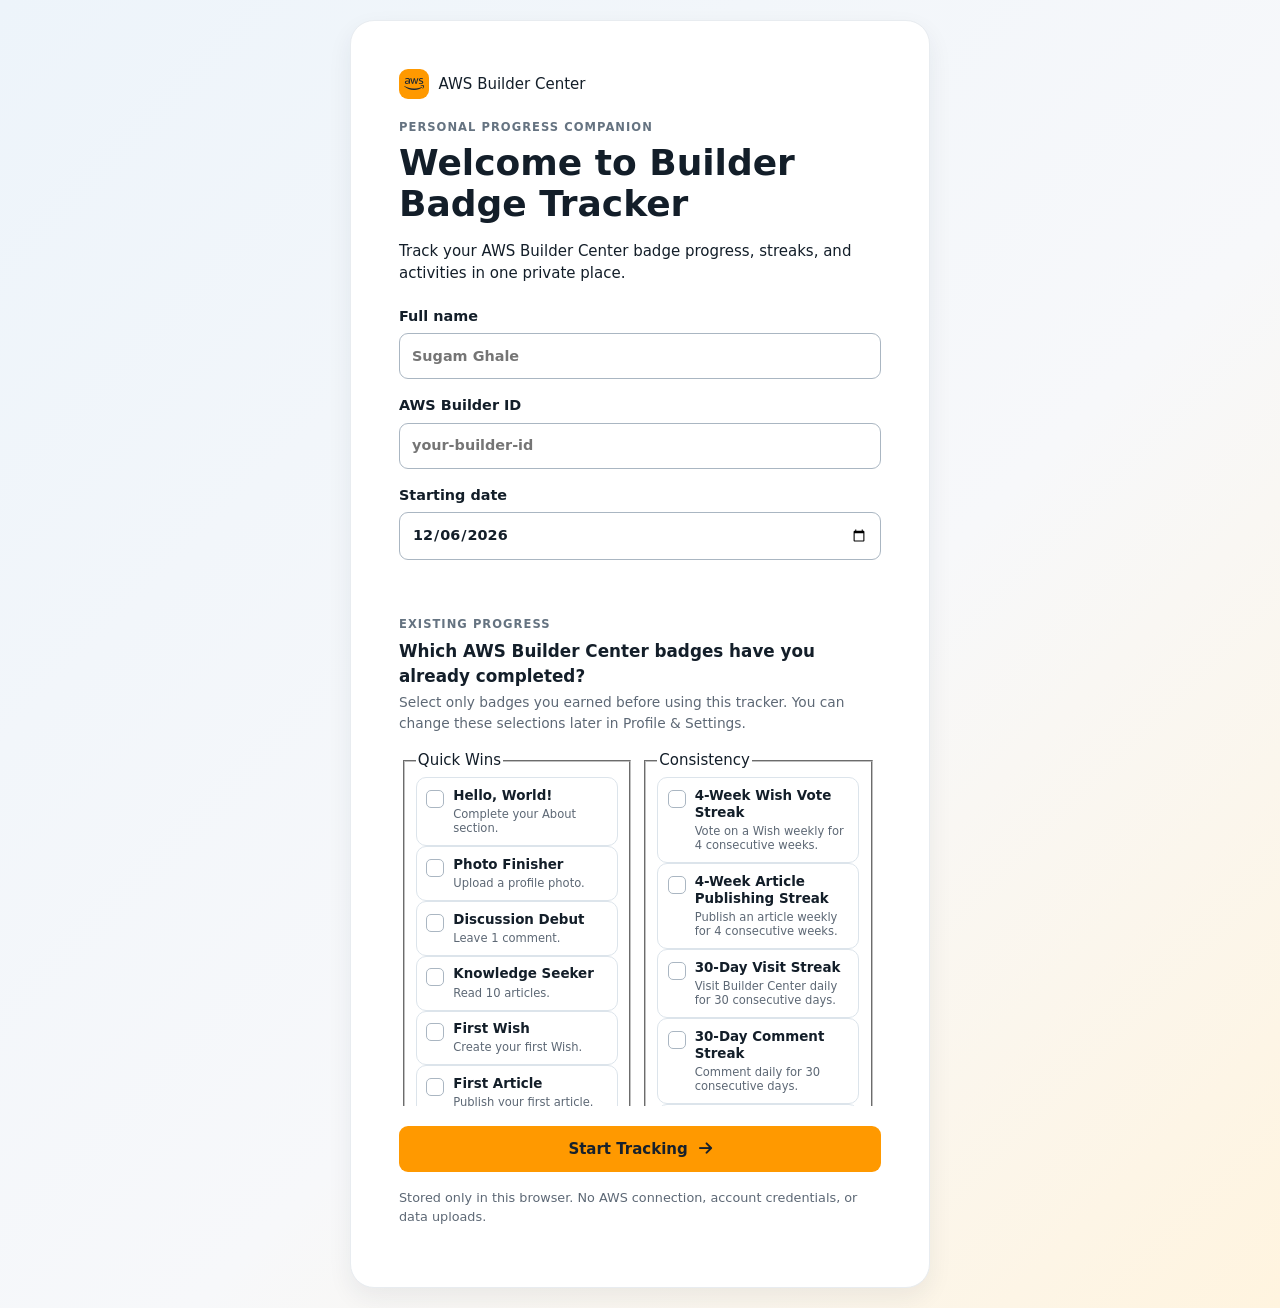
==== index.html @ be2bf2a2 "full-feat" ====
<!doctype html>
<html lang="en">
  <head>
    <meta charset="utf-8" />
    <meta name="viewport" content="width=device-width, initial-scale=1" />
    <meta
      name="description"
      content="A private, browser-only progress tracker for AWS Builder Center badges."
    />
    <title>AWS Builder Center Badge Tracker</title>
    <link
      rel="stylesheet"
      href="https://cdnjs.cloudflare.com/ajax/libs/font-awesome/6.2.1/css/all.min.css"
      referrerpolicy="no-referrer"
    />
    <link
      rel="icon"
      type="image/png"
      href="https://blogger.googleusercontent.com/img/b/R29vZ2xl/AVvXsEjETkyahNf4nfo5HgkZ-Nb4FAyla5TAIE6kxHYRoOWIS_-qF7zJdVItQCYtIkHuxtufjyIMqYWImLfNgKmlIsYDe0Zskn6YrkMq4r3655z5XQtZW9iAefN77LyiKXQgdIb_KfR4Jt9fVbCI5eP4QDWtnfTxYIbT7BkKyHTbC6mriAaM3UbcROMxNFSdXvtz/s875/photo.png"
    />
    <link rel="stylesheet" href="style.css" />
  </head>
  <body>
    <a class="skip-link" href="#main-content">Skip to content</a>
    <div id="onboarding" class="onboarding-shell">
      <main class="onboarding-card" aria-labelledby="onboarding-title">
        <div class="brand-lockup">
          <span class="brand-mark" aria-hidden="true"
            ><i class="fa-brands fa-aws"></i></span
          ><span>AWS Builder Center</span>
        </div>
        <p class="eyebrow">Personal progress companion</p>
        <h1 id="onboarding-title">Welcome to Builder Badge Tracker</h1>
        <p>
          Track your AWS Builder Center badge progress, streaks, and activities
          in one private place.
        </p>
        <form id="onboarding-form" class="form-grid">
          <label
            >Full name<input
              id="setup-name"
              name="fullName"
              required
              autocomplete="name"
              placeholder="Sugam Ghale"
          /></label>
          <label
            >AWS Builder ID<input
              id="setup-id"
              name="builderId"
              required
              placeholder="your-builder-id"
          /></label>
          <label
            >Starting date<input
              id="setup-date"
              name="startDate"
              type="date"
              required
          /></label>
          <section
            class="badge-selection-section"
            aria-labelledby="setup-badges-title"
          >
            <div>
              <p class="eyebrow">Existing progress</p>
              <h2 id="setup-badges-title">
                Which AWS Builder Center badges have you already completed?
              </h2>
              <p class="subtle">
                Select only badges you earned before using this tracker. You can
                change these selections later in Profile &amp; Settings.
              </p>
            </div>
            <div
              id="setup-badge-picker"
              class="badge-picker-list"
              aria-live="polite"
            ></div>
            <div
              id="setup-earned-message"
              class="notice setup-earned-message"
              hidden
            >
              <strong>Already have some badges?</strong>
              <p>
                Your earlier Builder Center activity may have started before
                this tracker, so its visit, like, and comment history may be
                unknown. Already-earned badges stay completed, but new streak
                tracking starts from today unless you manually add previous
                activity dates.
              </p>
            </div>
          </section>
          <button class="button button-primary full" type="submit">
            Start Tracking
            <i class="fa-solid fa-arrow-right" aria-hidden="true"></i>
          </button>
        </form>
        <p class="privacy-note">
          Stored only in this browser. No AWS connection, account credentials,
          or data uploads.
        </p>
      </main>
    </div>

    <div id="app" class="app-shell" hidden>
      <aside class="sidebar" aria-label="Primary navigation">
        <div class="brand-lockup">
          <span class="brand-mark" aria-hidden="true"
            ><i class="fa-brands fa-aws"></i></span
          ><span>AWS Builder Center<br /><strong>Badge Tracker</strong></span>
        </div>
        <nav id="side-nav" class="nav-list" aria-label="Sections">
          <button class="nav-link active" data-view="dashboard">
            <i class="nav-icon fa-solid fa-chart-pie" aria-hidden="true"></i>
            Dashboard
          </button>
          <button class="nav-link" data-view="daily">
            <i class="nav-icon fa-solid fa-list-check" aria-hidden="true"></i>
            Daily tracker
          </button>
          <button class="nav-link" data-view="calendar">
            <i
              class="nav-icon fa-regular fa-calendar-days"
              aria-hidden="true"
            ></i>
            Calendar
          </button>
          <button class="nav-link" data-view="badges">
            <i class="nav-icon fa-solid fa-medal" aria-hidden="true"></i> Badges
          </button>
          <button class="nav-link" data-view="weekly">
            <i
              class="nav-icon fa-solid fa-calendar-week"
              aria-hidden="true"
            ></i>
            Weekly goals
          </button>
          <button class="nav-link" data-view="profile">
            <i class="nav-icon fa-solid fa-user-gear" aria-hidden="true"></i>
            Profile & settings
          </button>
        </nav>
        <div class="sidebar-footer">
          Learn <i class="fa-solid fa-arrow-right" aria-hidden="true"></i> Build
          <i class="fa-solid fa-arrow-right" aria-hidden="true"></i> Share
          <i class="fa-solid fa-arrow-right" aria-hidden="true"></i> Repeat
        </div>
        <a
          class="creator-credit"
          href="https://builder.aws.com/community/@sugamghale"
          target="_blank"
          rel="noopener noreferrer"
          aria-label="Created by Sugam Ghale — open AWS Builder Center profile"
        >
          <img
            class="creator-avatar"
            src="https://blogger.googleusercontent.com/img/b/R29vZ2xl/AVvXsEjETkyahNf4nfo5HgkZ-Nb4FAyla5TAIE6kxHYRoOWIS_-qF7zJdVItQCYtIkHuxtufjyIMqYWImLfNgKmlIsYDe0Zskn6YrkMq4r3655z5XQtZW9iAefN77LyiKXQgdIb_KfR4Jt9fVbCI5eP4QDWtnfTxYIbT7BkKyHTbC6mriAaM3UbcROMxNFSdXvtz/s875/photo.png"
            alt="Sugam Ghale"
            draggable="false"
            referrerpolicy="no-referrer"
          />
          <span><small>Created by</small><strong>Sugam Ghale</strong></span>
        </a>
      </aside>
      <div class="mobile-header">
        <div class="brand-lockup">
          <span class="brand-mark" aria-hidden="true"
            ><i class="fa-brands fa-aws"></i></span
          ><span class="mobile-brand-copy"
            ><strong>Badge Tracker</strong
            ><small>Created by Sugam Ghale</small></span
          >
        </div>
        <button
          id="mobile-menu"
          class="icon-button"
          aria-label="Open navigation"
          aria-expanded="false"
        >
          <i class="fa-solid fa-bars" aria-hidden="true"></i>
        </button>
      </div>
      <main id="main-content" class="main-content" tabindex="-1">
        <header class="page-header">
          <div>
            <p class="eyebrow">AWS Builder Center Badge Tracker</p>
            <h1 id="view-title">Your builder journey</h1>
          </div>
          <button id="header-settings" class="button button-secondary">
            <i class="fa-solid fa-gear" aria-hidden="true"></i> Settings
          </button>
        </header>
        <div
          id="view-dashboard"
          class="view active"
          data-view-panel="dashboard"
        ></div>
        <div id="view-daily" class="view" data-view-panel="daily"></div>
        <div id="view-calendar" class="view" data-view-panel="calendar"></div>
        <div id="view-badges" class="view" data-view-panel="badges"></div>
        <div id="view-weekly" class="view" data-view-panel="weekly"></div>
        <div id="view-profile" class="view" data-view-panel="profile"></div>
      </main>
      <nav id="bottom-nav" class="bottom-nav" aria-label="Mobile navigation">
        <button class="nav-link active" data-view="dashboard">
          <i class="fa-solid fa-chart-pie" aria-hidden="true"></i
          ><span>Dashboard</span></button
        ><button class="nav-link" data-view="daily">
          <i class="fa-solid fa-list-check" aria-hidden="true"></i
          ><span>Daily</span></button
        ><button class="nav-link" data-view="calendar">
          <i class="fa-regular fa-calendar-days" aria-hidden="true"></i
          ><span>Calendar</span></button
        ><button class="nav-link" data-view="badges">
          <i class="fa-solid fa-medal" aria-hidden="true"></i
          ><span>Badges</span></button
        ><button class="nav-link" data-view="profile">
          <i class="fa-solid fa-gear" aria-hidden="true"></i
          ><span>Settings</span>
        </button>
      </nav>
    </div>

    <dialog id="badge-dialog" class="modal">
      <div id="badge-dialog-content"></div>
    </dialog>
    <dialog id="weekly-article-dialog" class="modal compact-modal">
      <form method="dialog" id="weekly-article-form">
        <div class="modal-heading">
          <div>
            <p class="eyebrow">Weekly publishing</p>
            <h2>
              <i class="fa-solid fa-pen-to-square" aria-hidden="true"></i>
              Record published article
            </h2>
          </div>
          <button
            class="icon-button"
            value="cancel"
            aria-label="Close article form"
          >
            <i class="fa-solid fa-xmark" aria-hidden="true"></i>
          </button>
        </div>
        <p class="subtle">
          This records one article for the 4-Week Article Publishing Streak
          only. It does not affect your First Article badge or article-like
          records.
        </p>
        <div class="form-grid">
          <label
            >Article title<input
              name="title"
              required
              placeholder="Title of your published article" /></label
          ><label
            >Published date<input name="date" type="date" required
          /></label>
        </div>
        <div class="modal-actions">
          <button class="button button-secondary" value="cancel">Cancel</button
          ><button class="button button-primary" value="default">
            <i class="fa-solid fa-floppy-disk" aria-hidden="true"></i> Save
            article
          </button>
        </div>
      </form>
    </dialog>
    <dialog id="settings-dialog" class="modal">
      <form method="dialog" id="settings-form">
        <div class="modal-heading">
          <div>
            <p class="eyebrow">Private browser data</p>
            <h2>Profile & settings</h2>
          </div>
          <button
            class="icon-button"
            value="cancel"
            aria-label="Close settings"
          >
            <i class="fa-solid fa-xmark" aria-hidden="true"></i>
          </button>
        </div>
        <div class="form-grid">
          <label>Full name<input name="fullName" required /></label
          ><label>Builder ID<input name="builderId" required /></label
          ><label
            >Starting date<input name="startDate" type="date" required
          /></label>
        </div>
        <section
          class="badge-selection-section settings-badge-section"
          aria-labelledby="settings-badges-title"
        >
          <div class="section-heading">
            <div>
              <p class="eyebrow">Badge status</p>
              <h3 id="settings-badges-title">Completed Badges</h3>
            </div>
            <strong id="settings-earned-count" class="pill earned"
              >0 selected</strong
            >
          </div>
          <p class="subtle">
            Badge selections save immediately. Mark badges earned before you
            started tracking; this status is separate from the dates recorded
            for your current activity and streaks.
          </p>
          <div id="settings-badge-picker" class="badge-picker-list"></div>
        </section>
        <div class="settings-actions">
          <button
            type="button"
            id="export-data"
            class="button button-secondary"
          >
            <i class="fa-solid fa-download" aria-hidden="true"></i> Download
            backup</button
          ><label class="button button-secondary import-label"
            ><i class="fa-solid fa-upload" aria-hidden="true"></i> Import
            backup<input
              id="import-data"
              type="file"
              accept="application/json,.json"
              hidden
          /></label>
        </div>
        <div class="modal-actions">
          <button class="button button-secondary" value="cancel">Cancel</button
          ><button
            id="save-settings"
            class="button button-primary"
            value="default"
          >
            <i class="fa-solid fa-floppy-disk" aria-hidden="true"></i> Save
            changes
          </button>
        </div>
        <hr />
        <div class="danger-zone">
          <p class="eyebrow">Danger Zone</p>
          <h3>Clear All Data</h3>
          <p>
            This will permanently delete your profile, completed badge
            selections, activity history, streaks, weekly progress, articles,
            comments, wishes, and all other data stored by this application in
            this browser.
          </p>
          <button id="reset-data" type="button" class="button button-danger">
            <i class="fa-solid fa-trash-can" aria-hidden="true"></i> Clear All
            Data
          </button>
        </div>
      </form>
    </dialog>
    <dialog id="celebration-dialog" class="modal celebration">
      <div>
        <span class="celebration-icon" aria-hidden="true"
          ><i class="fa-solid fa-trophy"></i
        ></span>
        <p class="eyebrow">Badge completed!</p>
        <h2 id="celebration-title"></h2>
        <p id="celebration-text"></p>
        <form method="dialog">
          <button class="button button-primary">Keep building</button>
        </form>
      </div>
    </dialog>
    <dialog id="reset-dialog" class="modal">
      <form method="dialog">
        <p class="eyebrow">This cannot be undone</p>
        <h2>Are you sure?</h2>
        <p>
          All AWS Builder Center Tracker data stored in this browser will be
          permanently deleted.
        </p>
        <div class="modal-actions">
          <button class="button button-secondary" value="cancel">Cancel</button
          ><button
            id="confirm-reset"
            class="button button-danger"
            value="confirm"
          >
            <i class="fa-solid fa-trash-can" aria-hidden="true"></i> Clear All
            Data
          </button>
        </div>
      </form>
    </dialog>
    <div id="toast" role="status" aria-live="polite"></div>
    <script src="app.js"></script>
  </body>
</html>
---- style.css ----
:root {
  --navy: #131e29;
  --muted: #5d6875;
  --orange: #ff9900;
  --orange-dark: #d97706;
  --page: #f5f7f9;
  --surface: #fff;
  --line: #d8dee5;
  --green: #16794c;
  --green-soft: #e8f6ee;
  --blue: #2469a0;
  --red: #b42318;
  --radius: 16px;
  --shadow: 0 10px 25px #172b4d12;
}
* {
  box-sizing: border-box;
}
html {
  color-scheme: light;
}
body {
  margin: 0;
  background: var(--page);
  color: var(--navy);
  font:
    15px/1.5 Inter,
    ui-sans-serif,
    system-ui,
    -apple-system,
    "Segoe UI",
    sans-serif;
}
.skip-link {
  position: fixed;
  top: -100px;
  left: 1rem;
  background: #fff;
  color: var(--navy);
  padding: 0.75rem;
  z-index: 100;
}
.skip-link:focus {
  top: 1rem;
}
.onboarding-shell {
  min-height: 100vh;
  display: grid;
  place-items: center;
  padding: 1.25rem;
  background: linear-gradient(135deg, #edf4fa 0%, #f7f8fa 58%, #fff4df 100%);
}
.onboarding-card {
  width: min(100%, 580px);
  background: var(--surface);
  padding: clamp(1.5rem, 5vw, 3rem);
  border-radius: 24px;
  box-shadow: var(--shadow);
  border: 1px solid #e8ecf0;
}
.brand-lockup {
  display: flex;
  align-items: center;
  gap: 0.6rem;
  line-height: 1.2;
}
.brand-mark {
  display: grid;
  place-items: center;
  width: 30px;
  height: 30px;
  border-radius: 9px;
  background: var(--orange);
  color: #1b2733;
  font-size: 18px;
}
.eyebrow {
  text-transform: uppercase;
  font-size: 0.72rem;
  font-weight: 800;
  letter-spacing: 0.09em;
  color: #657381;
  margin: 1.25rem 0 0.35rem;
}
.onboarding-card h1,
.page-header h1 {
  font-size: clamp(1.7rem, 4vw, 2.25rem);
  line-height: 1.15;
  margin: 0.1rem 0 0.7rem;
}
.privacy-note {
  font-size: 0.8rem;
  color: var(--muted);
  margin-top: 1rem;
}
.form-grid {
  display: grid;
  gap: 1rem;
  margin-top: 1.35rem;
}
.form-grid label {
  font-weight: 700;
  font-size: 0.9rem;
}
.form-grid small {
  display: block;
  color: var(--muted);
  font-weight: 400;
  margin-top: 0.2rem;
}
input,
select,
button {
  font: inherit;
}
input,
select {
  display: block;
  width: 100%;
  margin-top: 0.35rem;
  padding: 0.7rem 0.75rem;
  border: 1px solid #aab6c2;
  border-radius: 9px;
  background: #fff;
  color: var(--navy);
}
input:focus,
select:focus,
button:focus-visible {
  outline: 3px solid #ffb547;
  outline-offset: 2px;
}
.button {
  border: 1px solid transparent;
  border-radius: 9px;
  padding: 0.65rem 1rem;
  cursor: pointer;
  font-weight: 750;
  transition:
    0.16s transform,
    0.16s background;
}
.button:hover {
  transform: translateY(-1px);
}
.button-primary {
  background: var(--orange);
  color: #17212c;
}
.button-primary:hover {
  background: #f3a421;
}
.button-secondary {
  background: #fff;
  color: #253647;
  border-color: #b5c0ca;
}
.button-danger {
  background: var(--red);
  color: white;
}
.full {
  width: 100%;
  margin-top: 0.25rem;
}
.app-shell {
  min-height: 100vh;
  display: grid;
  grid-template-columns: 252px minmax(0, 1fr);
}
.sidebar {
  background: #14212e;
  color: #e7edf3;
  padding: 1.4rem 1rem;
  display: flex;
  flex-direction: column;
  position: sticky;
  top: 0;
  height: 100vh;
}
.sidebar .brand-lockup {
  padding: 0.25rem 0.45rem;
  color: #fff;
}
.nav-list {
  display: grid;
  gap: 0.25rem;
  margin-top: 2rem;
}
.nav-link {
  appearance: none;
  text-align: left;
  border: 0;
  background: transparent;
  color: #b9c5d0;
  padding: 0.7rem 0.8rem;
  border-radius: 8px;
  cursor: pointer;
  font-weight: 650;
}
.nav-link span {
  display: inline-block;
  width: 1.35rem;
}
.nav-link:hover,
.nav-link.active {
  background: #273849;
  color: #fff;
}
.sidebar-footer {
  font-size: 0.75rem;
  color: #92a3b4;
  margin: auto 0.45rem 0.3rem;
}
.main-content {
  width: min(1280px, 100%);
  padding: clamp(1.2rem, 3vw, 2.5rem);
  margin: auto;
}
.page-header {
  display: flex;
  justify-content: space-between;
  align-items: center;
  gap: 1rem;
  margin-bottom: 1.6rem;
}
.page-header .eyebrow {
  margin: 0 0 0.2rem;
}
.page-header h1 {
  font-size: clamp(1.55rem, 3vw, 2rem);
  margin: 0;
}
.view {
  display: none;
}
.view.active {
  display: block;
}
.mobile-header,
.bottom-nav {
  display: none;
}
.grid {
  display: grid;
  gap: 1rem;
}
.grid-4 {
  grid-template-columns: repeat(4, minmax(0, 1fr));
}
.grid-3 {
  grid-template-columns: repeat(3, minmax(0, 1fr));
}
.grid-2 {
  grid-template-columns: repeat(2, minmax(0, 1fr));
}
.card {
  background: var(--surface);
  border: 1px solid #e0e6eb;
  border-radius: var(--radius);
  padding: 1.1rem;
  box-shadow: 0 2px 6px #172b4d08;
}
.card h2,
.card h3 {
  margin: 0.05rem 0 0.4rem;
  line-height: 1.25;
}
.card h2 {
  font-size: 1.12rem;
}
.card h3 {
  font-size: 1rem;
}
.metric-card .metric {
  font-size: 1.75rem;
  font-weight: 800;
  line-height: 1.1;
  margin: 0.4rem 0 0.15rem;
}
.metric-card p,
.subtle {
  color: var(--muted);
  margin: 0.15rem 0;
  font-size: 0.86rem;
}
.hero-card {
  background: linear-gradient(115deg, #172938, #203c55);
  color: white;
  position: relative;
  overflow: hidden;
}
.hero-card:after {
  content: "";
  width: 220px;
  height: 220px;
  border-radius: 50%;
  background: #ff990026;
  position: absolute;
  right: -90px;
  top: -95px;
}
.hero-card .subtle {
  color: #ccdae6;
}
.hero-progress {
  display: flex;
  align-items: center;
  gap: 1rem;
  margin-top: 1.25rem;
  position: relative;
  z-index: 1;
}
.score {
  font-weight: 800;
  font-size: 1.3rem;
  white-space: nowrap;
}
.progress {
  height: 9px;
  background: #dfe5ea;
  border-radius: 100px;
  overflow: hidden;
  flex: 1;
}
.progress > span {
  height: 100%;
  display: block;
  background: var(--orange);
  border-radius: inherit;
}
.progress.green > span {
  background: var(--green);
}
.hero-card .progress {
  background: #486173;
}
.hero-card .progress > span {
  background: var(--orange);
}
.section-heading {
  display: flex;
  align-items: center;
  justify-content: space-between;
  gap: 1rem;
  margin: 1.8rem 0 0.8rem;
}
.section-heading h2 {
  margin: 0;
  font-size: 1.25rem;
}
.section-heading p {
  margin: 0;
  color: var(--muted);
}
.today-list {
  display: grid;
  gap: 0.3rem;
}
.activity-row {
  display: flex;
  align-items: center;
  gap: 0.65rem;
  padding: 0.62rem 0.25rem;
  border-bottom: 1px solid #edf0f3;
  cursor: pointer;
}
.activity-row:last-child {
  border-bottom: 0;
}
.activity-row input {
  appearance: none;
  width: 19px;
  height: 19px;
  margin: 0;
  border-radius: 5px;
  padding: 0;
  position: relative;
  cursor: pointer;
}
.activity-row input:checked {
  background: var(--green);
  border-color: var(--green);
}
.activity-row input:checked:after {
  content: "✓";
  position: absolute;
  color: #fff;
  font-size: 13px;
  left: 3px;
  top: -2px;
}
.activity-row span {
  font-weight: 650;
}
.activity-row small {
  color: var(--muted);
  margin-left: auto;
}
.pill {
  display: inline-block;
  border-radius: 100px;
  padding: 0.22rem 0.55rem;
  font-size: 0.72rem;
  font-weight: 800;
  letter-spacing: 0.04em;
  text-transform: uppercase;
}
.pill.complete {
  color: var(--green);
  background: var(--green-soft);
}
.pill.progressing {
  color: #945b00;
  background: #fff2db;
}
.pill.start {
  color: #536272;
  background: #edf1f4;
}
.pill.earned {
  color: #265b96;
  background: #eaf2fc;
}
.notice {
  border-left: 4px solid var(--orange);
  background: #fff7e8;
  padding: 0.75rem 0.9rem;
  border-radius: 0 9px 9px 0;
  margin: 0.8rem 0;
}
.notice strong {
  display: block;
}
.milestone-row {
  display: grid;
  grid-template-columns: 90px 1fr auto;
  gap: 0.75rem;
  align-items: center;
  margin: 0.8rem 0;
}
.milestone-row b {
  font-size: 0.85rem;
}
.badge-controls {
  display: flex;
  gap: 0.65rem;
  flex-wrap: wrap;
  margin-bottom: 1rem;
}
.badge-controls input {
  max-width: 250px;
  margin: 0;
}
.badge-controls select {
  width: auto;
  margin: 0;
}
.badges-grid {
  display: grid;
  grid-template-columns: repeat(auto-fill, minmax(255px, 1fr));
  gap: 1rem;
}
.badge-card {
  padding: 1rem;
  text-align: left;
  width: 100%;
  cursor: pointer;
  background: #fff;
  border: 1px solid #dfe5ea;
  border-radius: var(--radius);
  color: var(--navy);
  box-shadow: 0 2px 6px #172b4d08;
}
.badge-card:hover {
  border-color: #ffb84c;
  transform: translateY(-2px);
}
.badge-top {
  display: flex;
  align-items: flex-start;
  gap: 0.7rem;
}
.badge-icon {
  width: 34px;
  height: 34px;
  border-radius: 10px;
  display: grid;
  place-items: center;
  background: #fff0d5;
  font-size: 1.1rem;
  flex: 0 0 auto;
}
.badge-card h3 {
  margin: 0;
  font-size: 1rem;
}
.badge-card p {
  font-size: 0.83rem;
  color: var(--muted);
  margin: 0.3rem 0 0.8rem;
}
.badge-meta {
  display: flex;
  justify-content: space-between;
  align-items: center;
  gap: 0.5rem;
  font-size: 0.8rem;
  margin-bottom: 0.4rem;
}
.badge-card .progress {
  width: 100%;
  height: 7px;
}
.calendar-controls {
  display: flex;
  align-items: center;
  justify-content: space-between;
  gap: 0.5rem;
  margin-bottom: 1rem;
}
.calendar-controls h2 {
  font-size: 1.05rem;
  margin: 0;
}
.icon-button {
  border: 1px solid #ccd5dd;
  background: #fff;
  border-radius: 8px;
  cursor: pointer;
  color: var(--navy);
  width: 36px;
  height: 36px;
  font-size: 1.25rem;
}
.calendar-weekdays,
.calendar-grid {
  display: grid;
  grid-template-columns: repeat(7, 1fr);
  gap: 0.35rem;
}
.calendar-weekdays div {
  text-align: center;
  color: var(--muted);
  font-size: 0.72rem;
  font-weight: 800;
  padding: 0.25rem;
}
.calendar-day {
  aspect-ratio: 1;
  border: 1px solid #e1e6eb;
  border-radius: 10px;
  background: #fff;
  color: var(--navy);
  text-align: left;
  padding: 0.35rem;
  cursor: pointer;
  position: relative;
}
.calendar-day:hover {
  border-color: var(--orange);
}
.calendar-day.empty {
  visibility: hidden;
}
.calendar-day.today {
  outline: 2px solid var(--orange);
}
.calendar-day.partial:after,
.calendar-day.full:after {
  content: "";
  height: 5px;
  position: absolute;
  bottom: 5px;
  left: 5px;
  right: 5px;
  border-radius: 100px;
  background: #89b6dc;
}
.calendar-day.full:after {
  background: var(--green);
}
.calendar-day .date-num {
  font-weight: 700;
  font-size: 0.78rem;
}
.calendar-day .dots {
  font-size: 0.55rem;
  color: var(--blue);
  letter-spacing: -1px;
  position: absolute;
  right: 4px;
  top: 3px;
}
.daily-layout {
  display: grid;
  grid-template-columns: minmax(260px, 0.7fr) minmax(0, 1.3fr);
  gap: 1rem;
}
.date-picker {
  display: flex;
  gap: 0.5rem;
  align-items: end;
}
.date-picker input {
  margin: 0;
}
.streak-table {
  display: grid;
  gap: 0.65rem;
}
.streak-line {
  display: grid;
  grid-template-columns: 90px 1fr auto;
  gap: 0.7rem;
  align-items: center;
}
.streak-line strong {
  font-size: 0.85rem;
}
.weekly-list {
  display: grid;
  gap: 0.55rem;
}
.week-row {
  display: grid;
  grid-template-columns: 1fr auto;
  gap: 1rem;
  padding: 0.65rem 0.1rem;
  border-bottom: 1px solid #edf0f3;
}
.week-row:last-child {
  border: 0;
}
.week-row small {
  color: var(--muted);
}
.reward-grid {
  display: grid;
  grid-template-columns: repeat(3, 1fr);
  gap: 0.65rem;
  margin-top: 0.8rem;
}
.reward {
  border: 1px solid #f2d39a;
  background: #fffaf0;
  border-radius: 10px;
  padding: 0.7rem;
}
.reward strong {
  display: block;
  color: #a55f00;
  font-size: 1.1rem;
}
.link-list {
  display: flex;
  gap: 0.5rem;
  flex-wrap: wrap;
  margin-top: 1rem;
}
.link-list a {
  color: #12629b;
  font-weight: 700;
  font-size: 0.85rem;
}
.profile-summary {
  display: grid;
  gap: 0.55rem;
}
.profile-summary dt {
  color: var(--muted);
  font-size: 0.8rem;
}
.profile-summary dd {
  margin: 0;
  font-weight: 700;
}
.profile-summary div {
  display: grid;
  grid-template-columns: 150px 1fr;
}
.modal {
  width: min(94vw, 590px);
  border: 0;
  border-radius: 18px;
  padding: 0;
  box-shadow: 0 20px 50px #0004;
  color: var(--navy);
}
.modal::backdrop {
  background: #0b1e2d88;
}
.modal > div,
.modal > form {
  padding: 1.4rem;
}
.modal h2 {
  margin: 0.1rem 0 0.6rem;
}
.modal-heading {
  display: flex;
  justify-content: space-between;
  align-items: start;
}
.modal-heading .eyebrow {
  margin: 0;
}
.modal-actions {
  display: flex;
  justify-content: flex-end;
  gap: 0.65rem;
  margin-top: 1.25rem;
}
.settings-actions {
  display: flex;
  gap: 0.65rem;
  flex-wrap: wrap;
  margin-top: 1rem;
}
.import-label {
  display: inline-flex;
  align-items: center;
  cursor: pointer;
}
.danger-zone {
  padding-top: 0.5rem;
}
.danger-zone h3 {
  color: var(--red);
  margin-bottom: 0;
}
.celebration {
  text-align: center;
}
.celebration-icon {
  font-size: 3rem;
  display: block;
}
.detail-list {
  padding-left: 1.15rem;
  color: var(--muted);
}
.record-list {
  display: grid;
  gap: 0.5rem;
  margin-top: 1rem;
}
.record-row {
  display: grid;
  grid-template-columns: 1fr 105px auto;
  gap: 0.5rem;
  align-items: end;
}
.record-row input {
  margin: 0;
}
.record-row button {
  padding: 0.6rem;
}
.empty-state {
  color: var(--muted);
  text-align: center;
  padding: 2rem;
}
#toast {
  position: fixed;
  right: 1rem;
  bottom: 1rem;
  background: #193348;
  color: #fff;
  padding: 0.75rem 1rem;
  border-radius: 9px;
  box-shadow: var(--shadow);
  transform: translateY(calc(100% + 2rem));
  opacity: 0;
  visibility: hidden;
  pointer-events: none;
  transition: transform 0.25s, opacity 0.2s, visibility 0.2s;
  z-index: 20;
}
#toast.show {
  transform: translateY(0);
  opacity: 1;
  visibility: visible;
}
@media (max-width: 640px) {
  #toast {
    right: 0.75rem;
    bottom: calc(5.25rem + env(safe-area-inset-bottom));
    max-width: calc(100vw - 1.5rem);
  }
}
hr {
  border: 0;
  border-top: 1px solid #e4e8ec;
  margin: 1.3rem 0;
}
@media (max-width: 950px) {
  .grid-4 {
    grid-template-columns: repeat(2, 1fr);
  }
  .sidebar {
    display: none;
  }
  .app-shell {
    display: block;
  }
  .mobile-header {
    display: flex;
    justify-content: space-between;
    align-items: center;
    padding: 0.8rem 1rem;
    background: #14212e;
    color: white;
    position: sticky;
    top: 0;
    z-index: 10;
  }
  .mobile-header .icon-button {
    background: transparent;
    border-color: #52697d;
    color: white;
  }
  .sidebar.mobile-open {
    display: flex;
    position: fixed;
    z-index: 9;
    top: 54px;
    width: 252px;
  }
  .bottom-nav {
    position: fixed;
    bottom: 0;
    left: 0;
    right: 0;
    z-index: 10;
    background: #14212e;
    display: flex;
    justify-content: space-around;
    padding: 0.3rem;
    box-shadow: 0 -2px 10px #0002;
  }
  .bottom-nav .nav-link {
    font-size: 0.68rem;
    padding: 0.5rem 0.35rem;
  }
  .main-content {
    padding-bottom: 5rem;
  }
}
@media (max-width: 640px) {
  .grid-2,
  .grid-3,
  .daily-layout {
    grid-template-columns: 1fr;
  }
  .grid-4 {
    grid-template-columns: repeat(2, 1fr);
  }
  .page-header {
    align-items: start;
  }
  .page-header .button {
    font-size: 0.8rem;
  }
  .metric-card .metric {
    font-size: 1.4rem;
  }
  .hero-progress {
    display: block;
  }
  .hero-progress .progress {
    margin-top: 0.55rem;
  }
  .calendar-weekdays,
  .calendar-grid {
    gap: 0.18rem;
  }
  .calendar-day {
    border-radius: 7px;
    padding: 0.22rem;
  }
  .calendar-day .date-num {
    font-size: 0.68rem;
  }
  .calendar-day .dots {
    display: none;
  }
  .record-row {
    grid-template-columns: 1fr 78px auto;
  }
  .reward-grid {
    grid-template-columns: 1fr;
  }
  .profile-summary div {
    grid-template-columns: 120px 1fr;
  }
  .milestone-row,
  .streak-line {
    grid-template-columns: 68px 1fr auto;
  }
  .badge-controls input {
    max-width: none;
    flex: 1 0 100%;
  }
  .onboarding-card {
    padding: 1.5rem;
  }
  .modal > div,
  .modal > form {
    padding: 1.1rem;
  }
}

/* Existing badges are selected independently from current activity history. */
.badge-selection-section {
  margin-top: 1.25rem;
}
.badge-selection-section h2 {
  font-size: 1.05rem;
  margin: 0.2rem 0;
}
.badge-selection-section h3 {
  margin: 0;
}
.badge-picker-list {
  display: grid;
  grid-template-columns: repeat(2, minmax(0, 1fr));
  gap: 0.55rem;
  max-height: 360px;
  overflow: auto;
  margin-top: 0.8rem;
  padding: 0.2rem 0.4rem 0.2rem 0.1rem;
}
.badge-picker-option {
  display: grid;
  grid-template-columns: auto minmax(0, 1fr);
  gap: 0.55rem;
  align-items: start;
  padding: 0.6rem;
  border: 1px solid #dce4eb;
  border-radius: 10px;
  background: #fff;
  cursor: pointer;
}
.badge-picker-option:has(input:checked) {
  border-color: #e5a027;
  background: #fff8e9;
}
.badge-picker-option input[type="checkbox"] {
  appearance: none;
  display: block;
  width: 18px;
  height: 18px;
  margin: 0.12rem 0 0;
  padding: 0;
  border-radius: 5px;
  cursor: pointer;
}
.badge-picker-option input[type="checkbox"]:checked {
  background: var(--green);
  border-color: var(--green);
}
.badge-picker-option input[type="checkbox"]:checked:after {
  content: "✓";
  display: block;
  text-align: center;
  color: #fff;
  font-size: 13px;
  line-height: 16px;
}
.badge-picker-option strong,
.badge-picker-option small {
  display: block;
}
.badge-picker-option strong {
  font-size: 0.84rem;
  line-height: 1.25;
}
.badge-picker-option small {
  font-size: 0.72rem;
  color: var(--muted);
  line-height: 1.25;
  margin-top: 0.15rem;
}
.badge-picker-option .completion-date {
  grid-column: 2;
  margin: 0;
  padding: 0.45rem;
  font-size: 0.78rem;
}
.setup-earned-message {
  margin-top: 1rem;
}
.setup-earned-message p {
  margin: 0.3rem 0 0;
}
.settings-badge-section {
  border-top: 1px solid #e4e8ec;
  padding-top: 1rem;
}
.settings-badge-section .section-heading {
  margin: 0;
}
.modal:has(.settings-badge-section) {
  width: min(94vw, 760px);
}
@media (max-width: 640px) {
  .badge-picker-list {
    grid-template-columns: 1fr;
    max-height: 300px;
  }
  .badge-selection-section h2 {
    font-size: 1rem;
  }
}

/* Author layout rules must not override native hidden application regions. */
[hidden] {
  display: none !important;
}

/* Font Awesome visual system and modal containment. */
.button i {
  margin-right: 0.35rem;
}
.button .fa-arrow-right {
  margin: 0 0 0 0.35rem;
}
.brand-mark i {
  font-size: 1rem;
}
.nav-icon {
  width: 1.35rem;
  text-align: center;
}
.nav-link > i:not(.nav-icon) {
  display: block;
  font-size: 0.95rem;
  margin-bottom: 0.18rem;
}
.bottom-nav .nav-link {
  display: flex;
  flex-direction: column;
  align-items: center;
  gap: 0.1rem;
  text-align: center;
}
.bottom-nav .nav-link span {
  display: block;
}
.sidebar-footer i {
  font-size: 0.63rem;
  margin: 0 0.12rem;
}
.badge-icon i {
  font-size: 1rem;
}
.modal {
  max-height: 90vh;
  overflow: auto;
}
.compact-modal {
  width: min(94vw, 500px);
}
.compact-modal .form-grid {
  margin-top: 1rem;
}
.record-list {
  max-height: 285px;
  overflow: auto;
  padding-right: 0.35rem;
}
.record-row {
  padding: 0.15rem 0;
}
.record-row input {
  min-width: 0;
}
.week-row strong {
  font-size: 0.8rem;
}
.week-row strong .fa-circle-check {
  color: var(--green);
}
.week-row strong .fa-circle {
  color: #758697;
}
.weekly-card-action {
  margin: 0.75rem 0 0.35rem;
}
.weekly-card-action i {
  margin-right: 0.35rem;
}
.calendar-controls .icon-button i {
  font-size: 0.85rem;
}
.icon-button i {
  pointer-events: none;
}
.celebration-icon i {
  color: var(--orange);
}
@media (max-width: 640px) {
  .record-list {
    max-height: 230px;
  }
  .modal {
    max-height: 88vh;
  }
  .bottom-nav .nav-link {
    font-size: 0.64rem;
  }
  .bottom-nav .nav-link > i {
    font-size: 0.9rem;
  }
}

/* Calendar rows reserve their visual height; the legend is a separate footer. */
.calendar-card {
  min-width: 0;
}
.calendar-grid {
  grid-auto-rows: minmax(0, 1fr);
  aspect-ratio: 7 / var(--calendar-weeks, 5);
  min-height: 0;
}
.calendar-day {
  aspect-ratio: auto;
  min-height: 0;
  height: 100%;
}
.calendar-footer {
  border-top: 1px solid #e7edf1;
  margin-top: 0.85rem;
  padding-top: 0.7rem;
}
.calendar-key {
  display: flex;
  flex-wrap: wrap;
  gap: 0.35rem 0.85rem;
  color: var(--muted);
  font-size: 0.76rem;
  font-weight: 700;
}
.calendar-key i {
  margin-right: 0.2rem;
  color: #4a91c4;
}
.calendar-key .fa-circle-check {
  color: var(--green);
}
.calendar-footer .subtle {
  margin: 0.35rem 0 0;
  font-size: 0.76rem;
}
@media (max-width: 640px) {
  .calendar-footer {
    margin-top: 0.65rem;
    padding-top: 0.55rem;
  }
  .calendar-key {
    font-size: 0.7rem;
  }
}

/* Compact phone layout: preserve touch targets and keep long content above fixed navigation. */
@media (max-width: 640px) {
  html,
  body {
    width: 100%;
    min-height: 100%;
    overflow-x: hidden;
    -webkit-text-size-adjust: 100%;
  }
  .mobile-header {
    min-height: 64px;
    padding: 0.72rem 1rem;
    gap: 0.75rem;
  }
  .mobile-header .brand-lockup {
    min-width: 0;
  }
  .mobile-header .brand-lockup strong {
    font-size: 1rem;
    white-space: nowrap;
  }
  .mobile-header .icon-button {
    flex: 0 0 42px;
    width: 42px;
    height: 42px;
  }
  .main-content {
    padding: 1.2rem 1.15rem calc(7.4rem + env(safe-area-inset-bottom));
  }
  .page-header {
    align-items: flex-start;
    gap: 0.75rem;
    margin-bottom: 1.15rem;
  }
  .page-header h1 {
    font-size: clamp(1.55rem, 8vw, 1.85rem);
    line-height: 1.08;
  }
  .page-header .eyebrow {
    font-size: 0.64rem;
    line-height: 1.25;
  }
  .page-header .button {
    display: inline-flex;
    align-items: center;
    justify-content: center;
    gap: 0.15rem;
    min-height: 54px;
    padding: 0.45rem 0.62rem;
    font-size: 0.77rem;
    white-space: normal;
    text-align: center;
  }
  .page-header .button i {
    margin: 0 0.1rem 0 0;
  }
  .grid {
    gap: 0.85rem;
  }
  .card {
    padding: 1rem;
    border-radius: 14px;
  }
  .grid-4 {
    gap: 0.85rem;
  }
  .hero-card {
    grid-column: span 2 !important;
    padding: 1.1rem;
  }
  .hero-card h2 {
    font-size: 1.25rem;
  }
  .hero-card .eyebrow {
    margin-top: 0;
  }
  .hero-progress {
    margin-top: 0.9rem;
  }
  .metric-card {
    min-height: 138px;
  }
  .metric-card .metric {
    font-size: 1.45rem;
  }
  .metric-card p {
    font-size: 0.78rem;
  }
  .section-heading {
    align-items: flex-start;
    gap: 0.6rem;
    margin: 1.35rem 0 0.7rem;
  }
  .section-heading h2 {
    font-size: 1.15rem;
  }
  .activity-row {
    gap: 0.55rem;
    padding: 0.72rem 0.1rem;
  }
  .activity-row span {
    font-size: 0.92rem;
  }
  .activity-row small {
    font-size: 0.72rem;
    white-space: nowrap;
  }
  .daily-layout {
    gap: 0.85rem;
  }
  .streak-table {
    gap: 0.45rem;
  }
  .streak-line {
    grid-template-columns: minmax(0, 1fr) auto;
    grid-template-areas: "label pill" "detail detail";
    gap: 0.12rem 0.55rem;
    padding: 0.65rem 0;
    border-bottom: 1px solid #edf0f3;
  }
  .streak-line:last-child {
    border-bottom: 0;
  }
  .streak-line strong {
    grid-area: label;
    font-size: 0.9rem;
  }
  .streak-line > span:not(.pill) {
    grid-area: detail;
    font-size: 0.83rem;
    line-height: 1.35;
  }
  .streak-line > .pill {
    grid-area: pill;
    justify-self: end;
  }
  .milestone-row {
    grid-template-columns: 60px 1fr;
    gap: 0.4rem 0.6rem;
  }
  .milestone-row small {
    grid-column: 2;
    font-size: 0.72rem;
  }
  .milestone-row b {
    font-size: 0.8rem;
  }
  .calendar-controls {
    margin-bottom: 0.8rem;
  }
  .calendar-controls h2 {
    font-size: 1rem;
  }
  .calendar-day {
    min-width: 0;
  }
  .calendar-footer {
    margin-top: 0.75rem;
  }
  .calendar-key {
    gap: 0.3rem 0.65rem;
  }
  .bottom-nav {
    min-height: 66px;
    padding: 0.32rem 0.2rem max(0.32rem, env(safe-area-inset-bottom));
    gap: 0.05rem;
  }
  .bottom-nav .nav-link {
    min-width: 0;
    flex: 1;
    padding: 0.35rem 0.1rem;
    font-size: 0.62rem;
  }
  .bottom-nav .nav-link > i {
    font-size: 0.95rem;
    margin-bottom: 0.08rem;
  }
  .bottom-nav .nav-link span {
    overflow: hidden;
    text-overflow: ellipsis;
    white-space: nowrap;
    width: 100%;
  }
  .modal {
    width: calc(100vw - 20px);
    max-height: calc(100dvh - 20px);
    margin: auto;
    border-radius: 16px;
  }
  .modal > div,
  .modal > form {
    padding: 1rem;
  }
  .modal-heading h2 {
    font-size: 1.18rem;
  }
  .modal-actions {
    gap: 0.5rem;
    margin-top: 1rem;
  }
  .modal-actions .button {
    flex: 1;
    min-height: 42px;
    padding: 0.55rem 0.65rem;
  }
  .record-list {
    max-height: 36dvh;
  }
  .record-row {
    grid-template-columns: minmax(0, 1fr) 70px 36px;
    gap: 0.4rem;
  }
  .record-row button {
    padding: 0.55rem;
  }
  .onboarding-shell {
    display: block;
    padding: 1rem;
    min-height: 100dvh;
  }
  .onboarding-card {
    width: 100%;
    padding: 1.35rem;
    border-radius: 18px;
  }
  .onboarding-card h1 {
    font-size: 1.7rem;
  }
  .badge-picker-list {
    max-height: 280px;
  }
  .badge-picker-option {
    padding: 0.55rem;
  }
}
@media (max-width: 390px) {
  .main-content {
    padding-left: 1rem;
    padding-right: 1rem;
  }
  .page-header h1 {
    font-size: 1.5rem;
  }
  .page-header .button {
    min-height: 50px;
    font-size: 0.72rem;
  }
  .metric-card {
    min-height: 130px;
  }
  .activity-row span {
    font-size: 0.87rem;
  }
  .calendar-weekdays div {
    font-size: 0.64rem;
  }
  .calendar-key {
    font-size: 0.67rem;
  }
}

/* Calendar state markers: selected date, current date, and complete-routine confirmation. */
.calendar-grid{align-items:stretch}.calendar-day{display:block;align-self:stretch;margin:0;line-height:1;transform:none}.calendar-day .date-num{display:block;line-height:1}.calendar-day.today{outline:0;background:#f2f8ff;box-shadow:inset 0 0 0 2px #3b82f6}.calendar-day.selected{outline:0;background:#fffaf0;box-shadow:inset 0 0 0 2px var(--orange)}.calendar-day.today.selected{background:#fffaf0;box-shadow:inset 0 0 0 2px var(--orange)}.day-complete-icon{position:absolute;top:4px;right:4px;z-index:2;display:grid;place-items:center;width:16px;height:16px;border-radius:50%;background:var(--green);color:#fff;font-size:.56rem;line-height:1;box-shadow:0 0 0 2px #fff}.calendar-day .dots{z-index:1}@media(max-width:640px){.day-complete-icon{top:3px;right:3px;width:14px;height:14px;font-size:.5rem}}

/* A full routine is represented by its checkmark; do not add a second green highlight bar. */
.calendar-day.full:after{display:none}

/* Persistent attribution and creator profile. */
.creator-credit{display:flex;align-items:center;gap:.6rem;margin:.75rem .25rem 0;padding:.65rem .55rem;border-top:1px solid #365064;color:#dce7f0;text-decoration:none;border-radius:10px;transition:background .16s}.creator-credit:hover,.creator-credit:focus-visible{background:#273849}.creator-avatar{width:32px;height:32px;border-radius:50%;object-fit:cover;border:2px solid #ffb84c;flex:0 0 auto}.creator-credit small,.creator-credit strong{display:block;line-height:1.18}.creator-credit small{font-size:.65rem;color:#9cafbf}.creator-credit strong{font-size:.76rem;color:#fff}.mobile-brand-copy{display:grid;gap:.08rem;line-height:1.1}.mobile-brand-copy small{font-size:.61rem;color:#b7c7d6;font-weight:650}.creator-section{margin-top:1rem}.creator-profile-layout{display:flex;align-items:center;gap:1.15rem}.creator-profile-photo{width:92px;height:92px;object-fit:cover;border-radius:50%;border:4px solid #fff;box-shadow:0 0 0 2px #ffb84c;flex:0 0 auto}.creator-profile-layout h2{font-size:1.35rem;margin:.1rem 0}.creator-role{margin:0;color:#a65b00;font-size:.86rem;font-weight:800}.creator-social-links{display:flex;flex-wrap:wrap;gap:.5rem;margin-top:.9rem}.creator-social-link{display:inline-flex;align-items:center;gap:.35rem;padding:.52rem .65rem;border:1px solid #d6e0e8;border-radius:8px;background:#f9fbfc;color:#17649a;text-decoration:none;font-size:.8rem;font-weight:800}.creator-social-link:hover,.creator-social-link:focus-visible{border-color:#ffb84c;background:#fff8e9}.creator-social-link .fa-arrow-up-right-from-square{font-size:.66rem}@media(max-width:950px){.creator-credit{display:none}}@media(max-width:640px){.mobile-header{min-height:70px}.mobile-brand-copy strong{font-size:.98rem}.creator-section{margin-top:.85rem}.creator-profile-layout{align-items:flex-start;gap:.85rem}.creator-profile-photo{width:70px;height:70px}.creator-profile-layout h2{font-size:1.18rem}.creator-social-links{display:grid;grid-template-columns:1fr}.creator-social-link{justify-content:space-between}}

/* Make the dedicated creator portrait the visual focus of the profile card. */
.creator-section{padding:1.45rem}.creator-profile-layout{gap:1.5rem;min-height:168px}.creator-profile-photo{width:160px;height:160px;border-width:5px;box-shadow:0 0 0 3px #ffb84c,0 10px 22px #172b4d24}.creator-profile-layout h2{font-size:1.5rem}.creator-role{font-size:.95rem}@media(max-width:640px){.creator-section{padding:1.25rem}.creator-profile-layout{flex-direction:column;align-items:center;gap:1rem;text-align:center}.creator-profile-photo{width:128px;height:128px}.creator-social-links{width:100%}}

/* Profile & Settings section rhythm. */
#view-profile > .grid{gap:1.5rem}#view-profile > .creator-section{margin:2rem 0 0}#view-profile > .creator-section + section{margin-top:2.25rem}#view-profile > .creator-section + section .section-heading{margin-top:0;margin-bottom:1.15rem}@media(max-width:640px){#view-profile > .grid{gap:1rem}#view-profile > .creator-section{margin-top:1.5rem}#view-profile > .creator-section + section{margin-top:1.75rem}}

/* Dashboard spacing: keep summary, daily work, progress, and badges visually separate. */
#view-dashboard > .grid.grid-4{gap:1.5rem;margin-bottom:1.75rem}#view-dashboard > .grid.grid-2{gap:1.5rem}#view-dashboard > .grid.grid-2 + section{margin-top:2rem}#view-dashboard .grid.grid-3{gap:1.5rem}#view-dashboard .badges-grid{gap:1.5rem}@media(max-width:640px){#view-dashboard > .grid.grid-4{gap:1rem;margin-bottom:1.25rem}#view-dashboard > .grid.grid-2{gap:1rem}#view-dashboard > .grid.grid-2 + section{margin-top:1.5rem}#view-dashboard .grid.grid-3{gap:1rem}#view-dashboard .badges-grid{gap:1rem}}
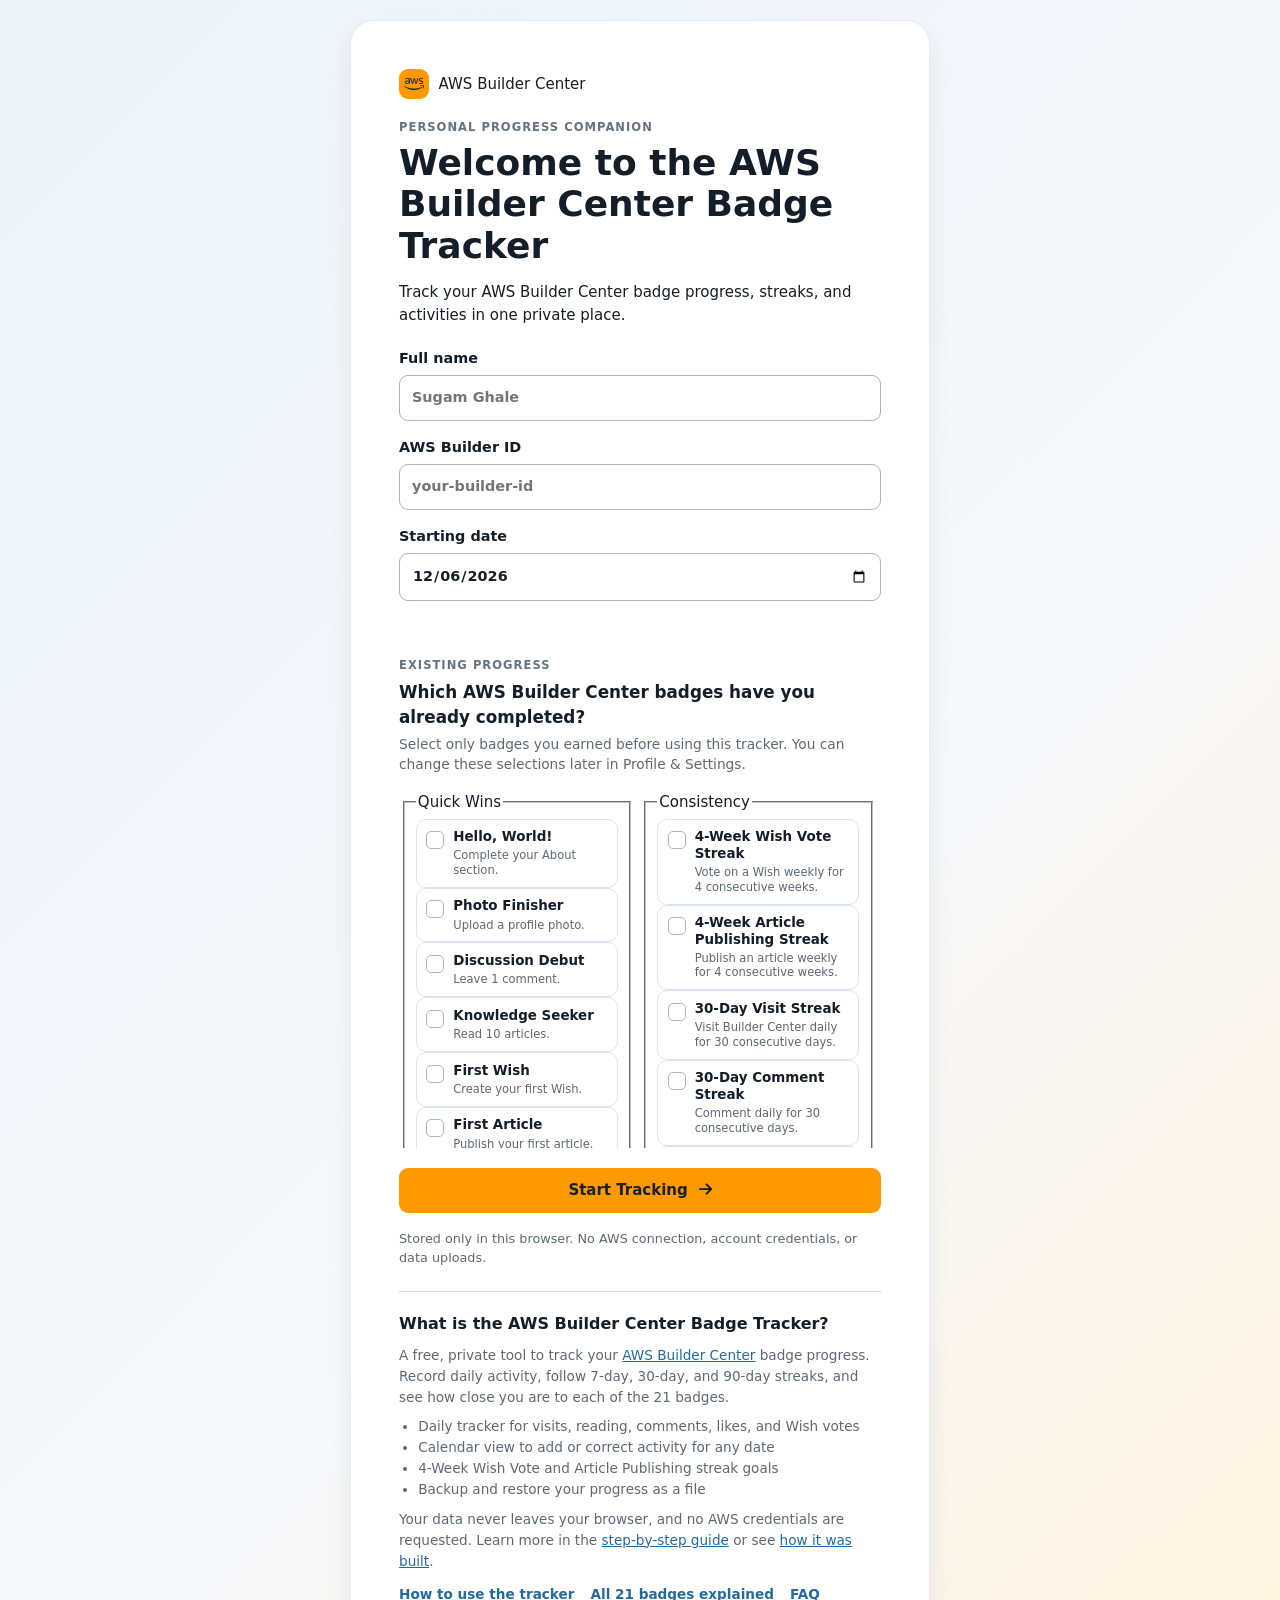
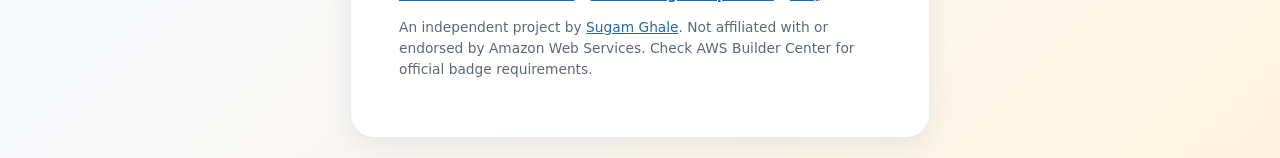
==== commit d5e0c00a: "SEO: metadata, structured data, sitemap, favicons, and guide/badges/FAQ pages" ====
--- a/index.html
+++ b/index.html
@@ -3,21 +3,83 @@
   <head>
     <meta charset="utf-8" />
     <meta name="viewport" content="width=device-width, initial-scale=1" />
+    <title>AWS Builder Center Badge Tracker | Streaks &amp; Goals</title>
     <meta
       name="description"
-      content="A private, browser-only progress tracker for AWS Builder Center badges."
-    />
-    <title>AWS Builder Center Badge Tracker</title>
+      content="Free, private tracker for AWS Builder Center badges. Follow daily streaks, weekly goals and all 21 badges. Your data stays in your browser."
+    />
+    <meta name="robots" content="index, follow, max-image-preview:large" />
+    <meta name="author" content="Sugam Ghale" />
+    <meta name="theme-color" content="#131e29" />
+    <link rel="canonical" href="https://awsbuilder.sugamghale.com.np/" />
+
+    <meta property="og:type" content="website" />
+    <meta property="og:site_name" content="AWS Builder Center Badge Tracker" />
+    <meta
+      property="og:title"
+      content="AWS Builder Center Badge Tracker | Streaks &amp; Goals"
+    />
+    <meta
+      property="og:description"
+      content="Free, private tracker for AWS Builder Center badges, daily streaks, and weekly goals. No sign-in, data stays in your browser."
+    />
+    <meta property="og:url" content="https://awsbuilder.sugamghale.com.np/" />
+    <meta
+      property="og:image"
+      content="https://awsbuilder.sugamghale.com.np/og-image.png"
+    />
+    <meta property="og:image:width" content="1200" />
+    <meta property="og:image:height" content="630" />
+    <meta
+      property="og:image:alt"
+      content="AWS Builder Center Badge Tracker"
+    />
+    <meta property="og:locale" content="en_US" />
+    <meta name="twitter:card" content="summary_large_image" />
+    <meta
+      name="twitter:title"
+      content="AWS Builder Center Badge Tracker | Streaks &amp; Goals"
+    />
+    <meta
+      name="twitter:description"
+      content="Free, private tracker for AWS Builder Center badges, daily streaks, and weekly goals."
+    />
+    <meta
+      name="twitter:image"
+      content="https://awsbuilder.sugamghale.com.np/og-image.png"
+    />
+
+    <script type="application/ld+json">
+      {
+        "@context": "https://schema.org",
+        "@type": "WebApplication",
+        "name": "AWS Builder Center Badge Tracker",
+        "url": "https://awsbuilder.sugamghale.com.np/",
+        "description": "A free, private, browser-only tracker for AWS Builder Center badges, daily streaks, and weekly Wish vote and article goals.",
+        "applicationCategory": "ProductivityApplication",
+        "operatingSystem": "Any",
+        "browserRequirements": "Requires JavaScript and a modern web browser",
+        "inLanguage": "en",
+        "isAccessibleForFree": true,
+        "offers": { "@type": "Offer", "price": "0", "priceCurrency": "USD" },
+        "image": "https://awsbuilder.sugamghale.com.np/og-image.png",
+        "author": {
+          "@type": "Person",
+          "name": "Sugam Ghale",
+          "url": "https://builder.aws.com/community/@sugamghale"
+        }
+      }
+    </script>
+
+    <link rel="preconnect" href="https://cdnjs.cloudflare.com" crossorigin />
     <link
       rel="stylesheet"
       href="https://cdnjs.cloudflare.com/ajax/libs/font-awesome/6.2.1/css/all.min.css"
       referrerpolicy="no-referrer"
     />
-    <link
-      rel="icon"
-      type="image/png"
-      href="https://blogger.googleusercontent.com/img/b/R29vZ2xl/AVvXsEjETkyahNf4nfo5HgkZ-Nb4FAyla5TAIE6kxHYRoOWIS_-qF7zJdVItQCYtIkHuxtufjyIMqYWImLfNgKmlIsYDe0Zskn6YrkMq4r3655z5XQtZW9iAefN77LyiKXQgdIb_KfR4Jt9fVbCI5eP4QDWtnfTxYIbT7BkKyHTbC6mriAaM3UbcROMxNFSdXvtz/s875/photo.png"
-    />
+    <link rel="icon" type="image/png" sizes="48x48" href="/favicon-48.png" />
+    <link rel="icon" type="image/png" sizes="192x192" href="/favicon-192.png" />
+    <link rel="apple-touch-icon" sizes="180x180" href="/apple-touch-icon.png" />
     <link rel="stylesheet" href="style.css" />
   </head>
   <body>
@@ -30,7 +92,7 @@
           ><span>AWS Builder Center</span>
         </div>
         <p class="eyebrow">Personal progress companion</p>
-        <h1 id="onboarding-title">Welcome to Builder Badge Tracker</h1>
+        <h1 id="onboarding-title">Welcome to the AWS Builder Center Badge Tracker</h1>
         <p>
           Track your AWS Builder Center badge progress, streaks, and activities
           in one private place.
@@ -101,6 +163,64 @@
           Stored only in this browser. No AWS connection, account credentials,
           or data uploads.
         </p>
+        <noscript
+          ><p class="privacy-note">
+            This tracker needs JavaScript enabled to run. Everything stays in
+            your browser.
+          </p></noscript
+        >
+        <section class="seo-about" aria-labelledby="about-title">
+          <h2 id="about-title">What is the AWS Builder Center Badge Tracker?</h2>
+          <p>
+            A free, private tool to track your
+            <a
+              href="https://builder.aws.com/"
+              target="_blank"
+              rel="noopener noreferrer"
+              >AWS Builder Center</a
+            >
+            badge progress. Record daily activity, follow 7-day, 30-day, and
+            90-day streaks, and see how close you are to each of the 21 badges.
+          </p>
+          <ul>
+            <li>Daily tracker for visits, reading, comments, likes, and Wish votes</li>
+            <li>Calendar view to add or correct activity for any date</li>
+            <li>4-Week Wish Vote and Article Publishing streak goals</li>
+            <li>Backup and restore your progress as a file</li>
+          </ul>
+          <p>
+            Your data never leaves your browser, and no AWS credentials are
+            requested. Learn more in the
+            <a
+              href="https://builder.aws.com/content/3JlTbvpIUHCxUosgsDcWn3OkLaA/aws-builder-center-badge-tracker-step-by-step-guide"
+              target="_blank"
+              rel="noopener noreferrer"
+              >step-by-step guide</a
+            >
+            or see
+            <a
+              href="https://builder.aws.com/content/3JlS45QfgOxZrGCHFRyoKN2KXZB/how-i-built-a-private-aws-builder-center-badge-tracker-with-vanilla-javascript"
+              target="_blank"
+              rel="noopener noreferrer"
+              >how it was built</a
+            >.
+          </p>
+          <nav class="seo-links" aria-label="Learn more">
+            <a href="/guide/">How to use the tracker</a>
+            <a href="/badges/">All 21 badges explained</a>
+            <a href="/faq/">FAQ</a>
+          </nav>
+          <p class="subtle">
+            An independent project by
+            <a
+              href="https://builder.aws.com/community/@sugamghale"
+              target="_blank"
+              rel="noopener noreferrer"
+              >Sugam Ghale</a
+            >. Not affiliated with or endorsed by Amazon Web Services. Check
+            AWS Builder Center for official badge requirements.
+          </p>
+        </section>
       </main>
     </div>
 
@@ -156,10 +276,9 @@
         >
           <img
             class="creator-avatar"
-            src="https://blogger.googleusercontent.com/img/b/R29vZ2xl/AVvXsEjETkyahNf4nfo5HgkZ-Nb4FAyla5TAIE6kxHYRoOWIS_-qF7zJdVItQCYtIkHuxtufjyIMqYWImLfNgKmlIsYDe0Zskn6YrkMq4r3655z5XQtZW9iAefN77LyiKXQgdIb_KfR4Jt9fVbCI5eP4QDWtnfTxYIbT7BkKyHTbC6mriAaM3UbcROMxNFSdXvtz/s875/photo.png"
+            src="/favicon-192.png"
             alt="Sugam Ghale"
             draggable="false"
-            referrerpolicy="no-referrer"
           />
           <span><small>Created by</small><strong>Sugam Ghale</strong></span>
         </a>
@@ -238,7 +357,7 @@
           </div>
           <button
             class="icon-button"
-            value="cancel"
+            value="cancel" formnovalidate
             aria-label="Close article form"
           >
             <i class="fa-solid fa-xmark" aria-hidden="true"></i>
@@ -260,7 +379,7 @@
           /></label>
         </div>
         <div class="modal-actions">
-          <button class="button button-secondary" value="cancel">Cancel</button
+          <button class="button button-secondary" value="cancel" formnovalidate>Cancel</button
           ><button class="button button-primary" value="default">
             <i class="fa-solid fa-floppy-disk" aria-hidden="true"></i> Save
             article
@@ -277,7 +396,7 @@
           </div>
           <button
             class="icon-button"
-            value="cancel"
+            value="cancel" formnovalidate
             aria-label="Close settings"
           >
             <i class="fa-solid fa-xmark" aria-hidden="true"></i>
@@ -328,7 +447,7 @@
           /></label>
         </div>
         <div class="modal-actions">
-          <button class="button button-secondary" value="cancel">Cancel</button
+          <button class="button button-secondary" value="cancel" formnovalidate>Cancel</button
           ><button
             id="save-settings"
             class="button button-primary"
@@ -377,7 +496,7 @@
           permanently deleted.
         </p>
         <div class="modal-actions">
-          <button class="button button-secondary" value="cancel">Cancel</button
+          <button class="button button-secondary" value="cancel" formnovalidate>Cancel</button
           ><button
             id="confirm-reset"
             class="button button-danger"
--- a/style.css
+++ b/style.css
@@ -1442,3 +1442,51 @@
 
 /* Dashboard spacing: keep summary, daily work, progress, and badges visually separate. */
 #view-dashboard > .grid.grid-4{gap:1.5rem;margin-bottom:1.75rem}#view-dashboard > .grid.grid-2{gap:1.5rem}#view-dashboard > .grid.grid-2 + section{margin-top:2rem}#view-dashboard .grid.grid-3{gap:1.5rem}#view-dashboard .badges-grid{gap:1.5rem}@media(max-width:640px){#view-dashboard > .grid.grid-4{gap:1rem;margin-bottom:1.25rem}#view-dashboard > .grid.grid-2{gap:1rem}#view-dashboard > .grid.grid-2 + section{margin-top:1.5rem}#view-dashboard .grid.grid-3{gap:1rem}#view-dashboard .badges-grid{gap:1rem}}
+
+/* Weekly goals: status banner, week rows, and dashboard to-do */
+.week-info{display:grid;gap:.1rem}.week-info small{display:block}.week-entry{color:var(--navy)!important;font-weight:600}.week-hint{color:#945b00!important;font-weight:700}
+.week-row.current{background:#fff8ec;border-radius:10px;padding-inline:.6rem}.week-row.current strong{color:#945b00}.week-row.missed strong{color:var(--red)}.week-row.missed strong .fa-circle-xmark{color:var(--red)}.week-row strong .fa-hourglass-half{color:var(--orange-dark)}
+.weekly-status{display:grid;gap:.4rem;justify-items:start;margin:.75rem 0 .25rem;padding:.75rem .9rem;border-radius:12px;background:#f5f7f9;border:1px solid #e3e8ed}.weekly-status p{margin:0;font-size:.86rem;color:var(--navy)}.weekly-status.due{background:#fdf1ef;border-color:#f3c9c3}.weekly-status.complete{background:var(--green-soft);border-color:#bfe3cf}.weekly-status.progressing{background:#fff8ec;border-color:#f6dba5}
+.pill.due{color:var(--red);background:#fdecea}
+.weekly-todo{margin-bottom:2rem}.weekly-todo .grid{gap:1.5rem}.todo-card{display:grid;gap:.5rem;align-content:start;border-left:4px solid #d8dee5}.todo-card.due{border-left-color:var(--red);background:#fffafa}.todo-card.complete{border-left-color:var(--green)}.todo-card.progressing{border-left-color:var(--orange)}.todo-card p{margin:0}.todo-head{display:flex;align-items:center;gap:.75rem}.todo-head h3{margin:0 0 .25rem}.todo-icon{display:grid;place-items:center;width:38px;height:38px;border-radius:11px;background:#fff2db;color:var(--orange-dark);flex:0 0 auto}.todo-card .button{justify-self:start;margin-top:.35rem}
+@media(max-width:640px){.weekly-todo{margin-bottom:1.5rem}.weekly-todo .grid{gap:1rem}}
+
+/* Interactive donut charts */
+.chart-card{display:grid;gap:.75rem;align-content:start}.chart-card h2{margin-bottom:0}.chart-tabs{display:flex;flex-wrap:wrap;gap:.4rem}.chart-tab{border:1px solid var(--line);background:#fff;color:var(--navy);border-radius:100px;padding:.3rem .75rem;font:inherit;font-size:.8rem;font-weight:700;cursor:pointer}.chart-tab:hover{border-color:var(--orange)}.chart-tab[aria-pressed="true"]{background:var(--navy);border-color:var(--navy);color:#fff}.chart-tab:focus-visible,.legend-item:focus-visible{outline:3px solid #3b82f6;outline-offset:2px}
+.chart-body{display:flex;align-items:center;gap:1.25rem;flex-wrap:wrap}.donut-wrap{position:relative;width:190px;height:190px;flex:0 0 auto}.donut{width:100%;height:100%;overflow:visible}
+.donut-slice{stroke-width:16;cursor:pointer;transform:rotate(-90deg);transform-origin:60px 60px;transition:stroke-width .15s,opacity .15s;outline:none}.donut-slice.active{stroke-width:21}.has-active .donut-slice:not(.active){opacity:.4}
+.donut-center{position:absolute;inset:0;display:grid;place-content:center;text-align:center;pointer-events:none}.donut-center-value{font-size:1.55rem;line-height:1.1}.donut-center-label{color:var(--muted);font-size:.72rem;max-width:90px}
+.chart-legend{display:grid;gap:.3rem;flex:1 1 150px;min-width:0}.legend-item{display:flex;align-items:center;gap:.55rem;width:100%;border:1px solid transparent;background:transparent;border-radius:9px;padding:.4rem .5rem;font:inherit;font-size:.85rem;color:var(--navy);text-align:left;cursor:pointer}.legend-item i{width:12px;height:12px;border-radius:4px;flex:0 0 auto}.legend-item span{flex:1}.legend-item:hover,.legend-item.active{background:#f5f7f9;border-color:var(--line)}
+.chart-summary{margin:0}.chart-detail{min-height:4.5rem;padding:.75rem .9rem;border-radius:12px;background:#f8fafb;border:1px solid #e8edf1}.chart-detail h4{margin:0 0 .25rem;font-size:.9rem}.chart-detail p{margin:0 0 .4rem}.chart-items{list-style:none;margin:0;padding:0;display:grid;gap:.25rem;max-height:11rem;overflow:auto}.chart-items li{display:flex;justify-content:space-between;gap:.75rem;font-size:.82rem}.chart-items small{color:var(--muted);white-space:nowrap}
+@media(max-width:640px){.chart-body{justify-content:center}.donut-wrap{width:170px;height:170px}}
+@media(prefers-reduced-motion:reduce){.donut-slice{transition:none}}
+.seo-about {
+  margin-top: 1.5rem;
+  padding-top: 1.25rem;
+  border-top: 1px solid var(--line);
+  font-size: 0.85rem;
+  line-height: 1.55;
+  color: var(--muted);
+}
+.seo-about h2 {
+  font-size: 1rem;
+  color: var(--navy);
+  margin: 0 0 0.5rem;
+}
+.seo-about p,
+.seo-about ul {
+  margin: 0.5rem 0;
+}
+.seo-about ul {
+  padding-left: 1.2rem;
+}
+.seo-about a {
+  color: var(--blue);
+}
+.seo-links {
+  display: flex;
+  flex-wrap: wrap;
+  gap: 0.35rem 1rem;
+  margin: 0.75rem 0;
+  font-weight: 600;
+}
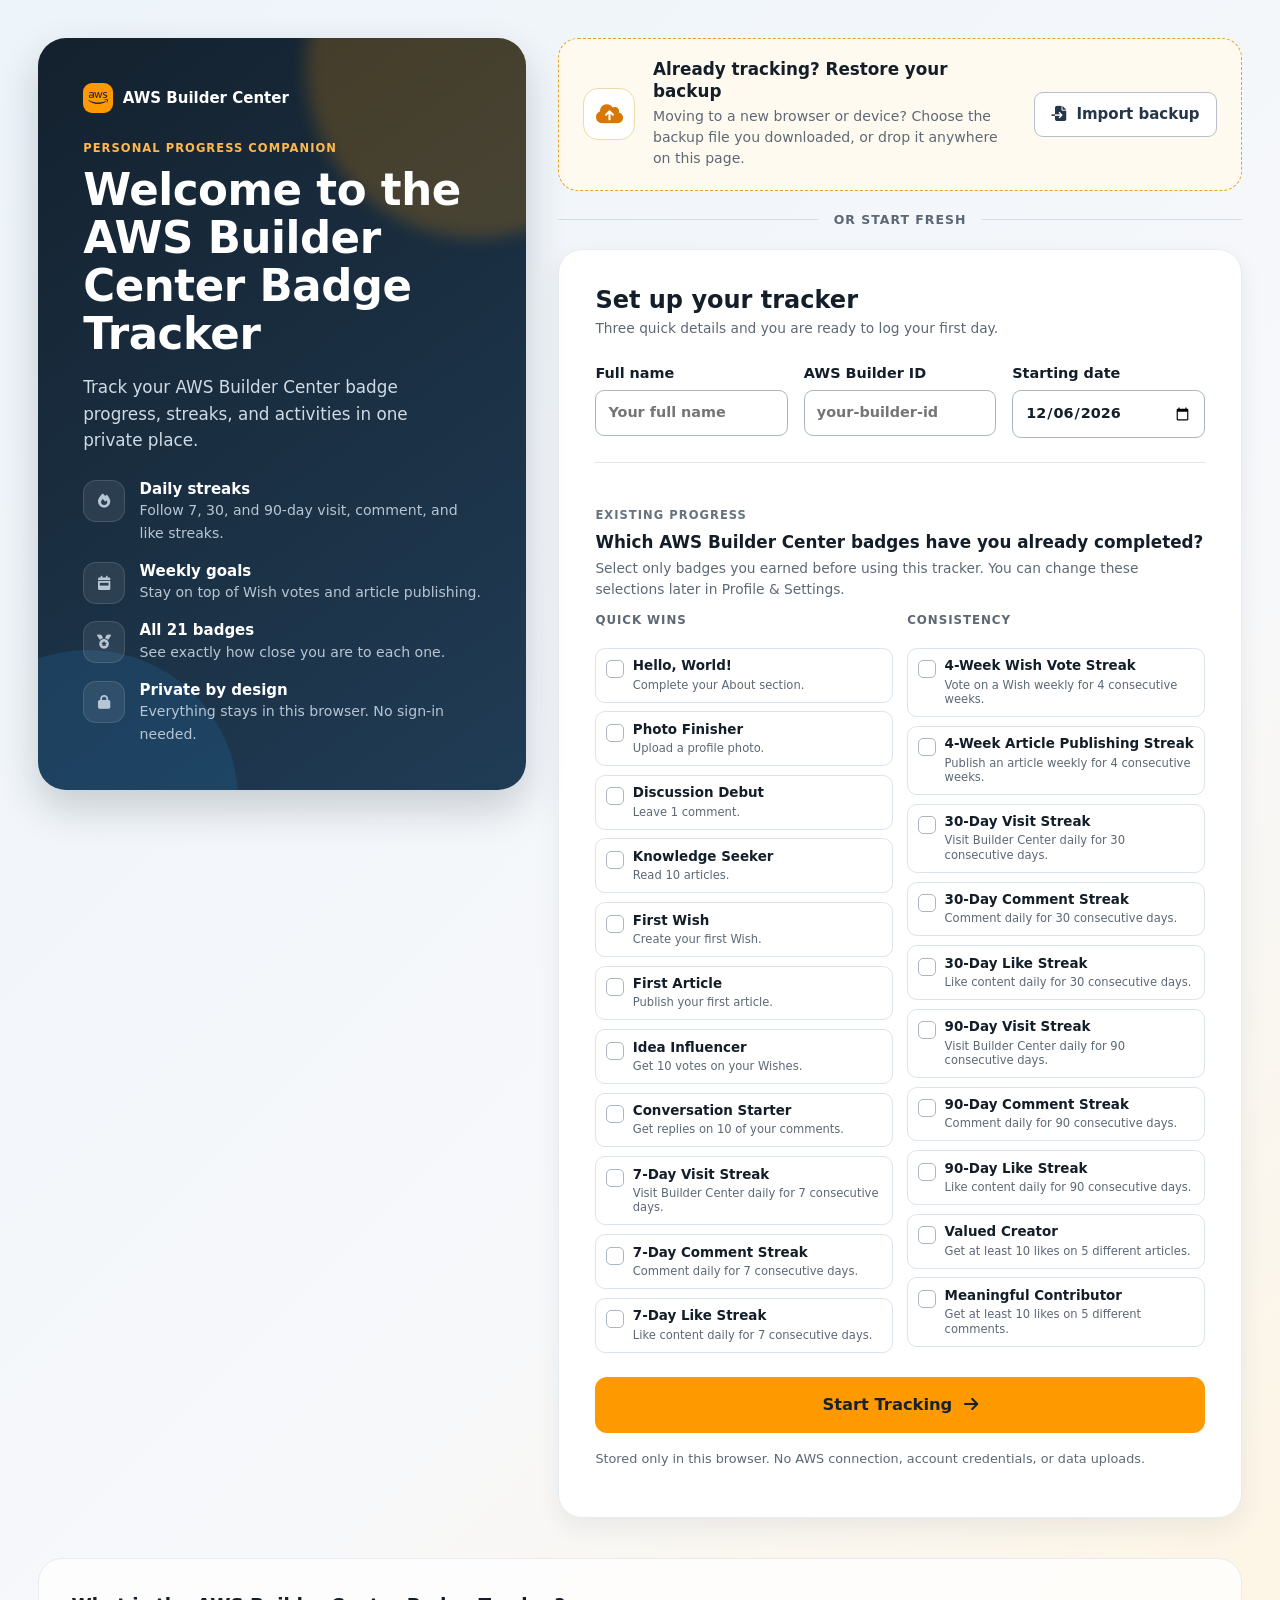
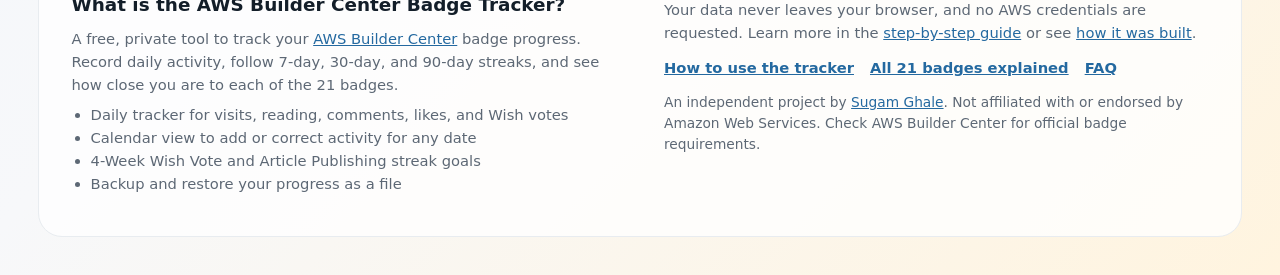
==== commit ea9d6709: "Add validated backup import with safety copy and undo, and redesign the welcome page" ====
--- a/index.html
+++ b/index.html
@@ -71,6 +71,16 @@
       }
     </script>
 
+    <script type="speculationrules">
+      {
+        "prerender": [
+          {
+            "urls": ["/guide/", "/badges/", "/faq/"],
+            "eagerness": "moderate"
+          }
+        ]
+      }
+    </script>
     <link rel="preconnect" href="https://cdnjs.cloudflare.com" crossorigin />
     <link
       rel="stylesheet"
@@ -85,141 +95,230 @@
   <body>
     <a class="skip-link" href="#main-content">Skip to content</a>
     <div id="onboarding" class="onboarding-shell">
-      <main class="onboarding-card" aria-labelledby="onboarding-title">
-        <div class="brand-lockup">
-          <span class="brand-mark" aria-hidden="true"
-            ><i class="fa-brands fa-aws"></i></span
-          ><span>AWS Builder Center</span>
-        </div>
-        <p class="eyebrow">Personal progress companion</p>
-        <h1 id="onboarding-title">Welcome to the AWS Builder Center Badge Tracker</h1>
-        <p>
-          Track your AWS Builder Center badge progress, streaks, and activities
-          in one private place.
-        </p>
-        <form id="onboarding-form" class="form-grid">
-          <label
-            >Full name<input
-              id="setup-name"
-              name="fullName"
-              required
-              autocomplete="name"
-              placeholder="Sugam Ghale"
-          /></label>
-          <label
-            >AWS Builder ID<input
-              id="setup-id"
-              name="builderId"
-              required
-              placeholder="your-builder-id"
-          /></label>
-          <label
-            >Starting date<input
-              id="setup-date"
-              name="startDate"
-              type="date"
-              required
-          /></label>
+      <main class="welcome" aria-labelledby="onboarding-title">
+        <div class="welcome-aside">
+        <section class="welcome-hero">
+          <div class="brand-lockup">
+            <span class="brand-mark" aria-hidden="true"
+              ><i class="fa-brands fa-aws"></i></span
+            ><span>AWS Builder Center</span>
+          </div>
+          <div class="welcome-intro">
+            <p class="eyebrow">Personal progress companion</p>
+            <h1 id="onboarding-title">
+              Welcome to the AWS Builder Center Badge Tracker
+            </h1>
+            <p class="welcome-lead">
+              Track your AWS Builder Center badge progress, streaks, and
+              activities in one private place.
+            </p>
+          </div>
+          <ul class="welcome-points">
+            <li>
+              <span class="point-icon" aria-hidden="true"
+                ><i class="fa-solid fa-fire"></i></span
+              ><div>
+                <strong>Daily streaks</strong>
+                <span>Follow 7, 30, and 90-day visit, comment, and like streaks.</span>
+              </div>
+            </li>
+            <li>
+              <span class="point-icon" aria-hidden="true"
+                ><i class="fa-solid fa-calendar-week"></i></span
+              ><div>
+                <strong>Weekly goals</strong>
+                <span>Stay on top of Wish votes and article publishing.</span>
+              </div>
+            </li>
+            <li>
+              <span class="point-icon" aria-hidden="true"
+                ><i class="fa-solid fa-medal"></i></span
+              ><div>
+                <strong>All 21 badges</strong>
+                <span>See exactly how close you are to each one.</span>
+              </div>
+            </li>
+            <li>
+              <span class="point-icon" aria-hidden="true"
+                ><i class="fa-solid fa-lock"></i></span
+              ><div>
+                <strong>Private by design</strong>
+                <span>Everything stays in this browser. No sign-in needed.</span>
+              </div>
+            </li>
+          </ul>
+        </section>
+        </div>
+
+        <div class="welcome-setup">
           <section
-            class="badge-selection-section"
-            aria-labelledby="setup-badges-title"
-          >
-            <div>
-              <p class="eyebrow">Existing progress</p>
-              <h2 id="setup-badges-title">
-                Which AWS Builder Center badges have you already completed?
-              </h2>
-              <p class="subtle">
-                Select only badges you earned before using this tracker. You can
-                change these selections later in Profile &amp; Settings.
+            id="import-dropzone"
+            class="import-card"
+            aria-labelledby="import-title"
+          >
+            <span class="import-icon" aria-hidden="true"
+              ><i class="fa-solid fa-cloud-arrow-up"></i
+            ></span>
+            <div class="import-copy">
+              <h2 id="import-title">Already tracking? Restore your backup</h2>
+              <p>
+                Moving to a new browser or device? Choose the backup file you
+                downloaded, or drop it anywhere on this page.
               </p>
             </div>
-            <div
-              id="setup-badge-picker"
-              class="badge-picker-list"
-              aria-live="polite"
-            ></div>
-            <div
-              id="setup-earned-message"
-              class="notice setup-earned-message"
-              hidden
+            <button
+              type="button"
+              class="button button-secondary"
+              data-import-trigger
             >
-              <strong>Already have some badges?</strong>
-              <p>
-                Your earlier Builder Center activity may have started before
-                this tracker, so its visit, like, and comment history may be
-                unknown. Already-earned badges stay completed, but new streak
-                tracking starts from today unless you manually add previous
-                activity dates.
-              </p>
-            </div>
+              <i class="fa-solid fa-file-import" aria-hidden="true"></i>
+              Import backup
+            </button>
           </section>
-          <button class="button button-primary full" type="submit">
-            Start Tracking
-            <i class="fa-solid fa-arrow-right" aria-hidden="true"></i>
-          </button>
-        </form>
-        <p class="privacy-note">
-          Stored only in this browser. No AWS connection, account credentials,
-          or data uploads.
-        </p>
-        <noscript
-          ><p class="privacy-note">
-            This tracker needs JavaScript enabled to run. Everything stays in
-            your browser.
-          </p></noscript
-        >
+
+          <div class="welcome-divider" role="separator">
+            <span>or start fresh</span>
+          </div>
+
+          <section class="setup-card" aria-labelledby="setup-title">
+            <h2 id="setup-title">Set up your tracker</h2>
+            <p class="subtle">
+              Three quick details and you are ready to log your first day.
+            </p>
+            <form id="onboarding-form" class="setup-form">
+              <div class="field-row">
+                <label
+                  >Full name<input
+                    id="setup-name"
+                    name="fullName"
+                    required
+                    autocomplete="name"
+                    placeholder="Your full name"
+                /></label>
+                <label
+                  >AWS Builder ID<input
+                    id="setup-id"
+                    name="builderId"
+                    required
+                    placeholder="your-builder-id"
+                /></label>
+                <label
+                  >Starting date<input
+                    id="setup-date"
+                    name="startDate"
+                    type="date"
+                    required
+                /></label>
+              </div>
+              <section
+                class="badge-selection-section"
+                aria-labelledby="setup-badges-title"
+              >
+                <div>
+                  <p class="eyebrow">Existing progress</p>
+                  <h2 id="setup-badges-title">
+                    Which AWS Builder Center badges have you already completed?
+                  </h2>
+                  <p class="subtle">
+                    Select only badges you earned before using this tracker. You
+                    can change these selections later in Profile &amp;
+                    Settings.
+                  </p>
+                </div>
+                <div
+                  id="setup-badge-picker"
+                  class="badge-picker-list"
+                  aria-live="polite"
+                ></div>
+                <div
+                  id="setup-earned-message"
+                  class="notice setup-earned-message"
+                  hidden
+                >
+                  <strong>Already have some badges?</strong>
+                  <p>
+                    Your earlier Builder Center activity may have started before
+                    this tracker, so its visit, like, and comment history may be
+                    unknown. Already-earned badges stay completed, but new
+                    streak tracking starts from today unless you manually add
+                    previous activity dates.
+                  </p>
+                </div>
+              </section>
+              <button class="button button-primary full" type="submit">
+                Start Tracking
+                <i class="fa-solid fa-arrow-right" aria-hidden="true"></i>
+              </button>
+            </form>
+            <p class="privacy-note">
+              Stored only in this browser. No AWS connection, account
+              credentials, or data uploads.
+            </p>
+            <noscript
+              ><p class="privacy-note">
+                This tracker needs JavaScript enabled to run. Everything stays
+                in your browser.
+              </p></noscript
+            >
+          </section>
+        </div>
+
         <section class="seo-about" aria-labelledby="about-title">
-          <h2 id="about-title">What is the AWS Builder Center Badge Tracker?</h2>
-          <p>
-            A free, private tool to track your
-            <a
-              href="https://builder.aws.com/"
-              target="_blank"
-              rel="noopener noreferrer"
-              >AWS Builder Center</a
-            >
-            badge progress. Record daily activity, follow 7-day, 30-day, and
-            90-day streaks, and see how close you are to each of the 21 badges.
-          </p>
-          <ul>
-            <li>Daily tracker for visits, reading, comments, likes, and Wish votes</li>
-            <li>Calendar view to add or correct activity for any date</li>
-            <li>4-Week Wish Vote and Article Publishing streak goals</li>
-            <li>Backup and restore your progress as a file</li>
-          </ul>
-          <p>
-            Your data never leaves your browser, and no AWS credentials are
-            requested. Learn more in the
-            <a
-              href="https://builder.aws.com/content/3JlTbvpIUHCxUosgsDcWn3OkLaA/aws-builder-center-badge-tracker-step-by-step-guide"
-              target="_blank"
-              rel="noopener noreferrer"
-              >step-by-step guide</a
-            >
-            or see
-            <a
-              href="https://builder.aws.com/content/3JlS45QfgOxZrGCHFRyoKN2KXZB/how-i-built-a-private-aws-builder-center-badge-tracker-with-vanilla-javascript"
-              target="_blank"
-              rel="noopener noreferrer"
-              >how it was built</a
-            >.
-          </p>
-          <nav class="seo-links" aria-label="Learn more">
-            <a href="/guide/">How to use the tracker</a>
-            <a href="/badges/">All 21 badges explained</a>
-            <a href="/faq/">FAQ</a>
-          </nav>
-          <p class="subtle">
-            An independent project by
-            <a
-              href="https://builder.aws.com/community/@sugamghale"
-              target="_blank"
-              rel="noopener noreferrer"
-              >Sugam Ghale</a
-            >. Not affiliated with or endorsed by Amazon Web Services. Check
-            AWS Builder Center for official badge requirements.
-          </p>
+          <div>
+            <h2 id="about-title">What is the AWS Builder Center Badge Tracker?</h2>
+            <p>
+              A free, private tool to track your
+              <a
+                href="https://builder.aws.com/"
+                target="_blank"
+                rel="noopener noreferrer"
+                >AWS Builder Center</a
+              >
+              badge progress. Record daily activity, follow 7-day, 30-day, and
+              90-day streaks, and see how close you are to each of the 21
+              badges.
+            </p>
+            <ul>
+              <li>Daily tracker for visits, reading, comments, likes, and Wish votes</li>
+              <li>Calendar view to add or correct activity for any date</li>
+              <li>4-Week Wish Vote and Article Publishing streak goals</li>
+              <li>Backup and restore your progress as a file</li>
+            </ul>
+          </div>
+          <div>
+            <p>
+              Your data never leaves your browser, and no AWS credentials are
+              requested. Learn more in the
+              <a
+                href="https://builder.aws.com/content/3JlTbvpIUHCxUosgsDcWn3OkLaA/aws-builder-center-badge-tracker-step-by-step-guide"
+                target="_blank"
+                rel="noopener noreferrer"
+                >step-by-step guide</a
+              >
+              or see
+              <a
+                href="https://builder.aws.com/content/3JlS45QfgOxZrGCHFRyoKN2KXZB/how-i-built-a-private-aws-builder-center-badge-tracker-with-vanilla-javascript"
+                target="_blank"
+                rel="noopener noreferrer"
+                >how it was built</a
+              >.
+            </p>
+            <nav class="seo-links" aria-label="Learn more">
+              <a href="/guide/">How to use the tracker</a>
+              <a href="/badges/">All 21 badges explained</a>
+              <a href="/faq/">FAQ</a>
+            </nav>
+            <p class="subtle">
+              An independent project by
+              <a
+                href="https://builder.aws.com/community/@sugamghale"
+                target="_blank"
+                rel="noopener noreferrer"
+                >Sugam Ghale</a
+              >. Not affiliated with or endorsed by Amazon Web Services. Check
+              AWS Builder Center for official badge requirements.
+            </p>
+          </div>
         </section>
       </main>
     </div>
@@ -261,6 +360,12 @@
             <i class="nav-icon fa-solid fa-user-gear" aria-hidden="true"></i>
             Profile & settings
           </button>
+        </nav>
+        <nav class="resource-links" aria-label="Resources">
+          <p class="resource-title">Resources</p>
+          <a href="/guide/"><i class="fa-solid fa-book-open" aria-hidden="true"></i> How to use</a>
+          <a href="/badges/"><i class="fa-solid fa-award" aria-hidden="true"></i> All 21 badges</a>
+          <a href="/faq/"><i class="fa-regular fa-circle-question" aria-hidden="true"></i> FAQ</a>
         </nav>
         <div class="sidebar-footer">
           Learn <i class="fa-solid fa-arrow-right" aria-hidden="true"></i> Build
@@ -321,6 +426,13 @@
         <div id="view-badges" class="view" data-view-panel="badges"></div>
         <div id="view-weekly" class="view" data-view-panel="weekly"></div>
         <div id="view-profile" class="view" data-view-panel="profile"></div>
+        <footer class="app-footer">
+          <nav aria-label="Learn more">
+            <a href="/guide/">How to use the tracker</a>
+            <a href="/badges/">All 21 badges explained</a>
+            <a href="/faq/">FAQ</a>
+          </nav>
+        </footer>
       </main>
       <nav id="bottom-nav" class="bottom-nav" aria-label="Mobile navigation">
         <button class="nav-link active" data-view="dashboard">
@@ -437,15 +549,18 @@
           >
             <i class="fa-solid fa-download" aria-hidden="true"></i> Download
             backup</button
-          ><label class="button button-secondary import-label"
-            ><i class="fa-solid fa-upload" aria-hidden="true"></i> Import
-            backup<input
-              id="import-data"
-              type="file"
-              accept="application/json,.json"
-              hidden
-          /></label>
-        </div>
+          ><button
+            type="button"
+            class="button button-secondary"
+            data-import-trigger
+          >
+            <i class="fa-solid fa-upload" aria-hidden="true"></i> Import backup
+          </button>
+        </div>
+        <p class="subtle">
+          Importing replaces all data in this browser. You will be asked to
+          confirm first.
+        </p>
         <div class="modal-actions">
           <button class="button button-secondary" value="cancel" formnovalidate>Cancel</button
           ><button
@@ -487,6 +602,10 @@
         </form>
       </div>
     </dialog>
+    <dialog id="import-dialog" class="modal">
+      <div id="import-dialog-content"></div>
+    </dialog>
+    <input id="import-file" type="file" accept="application/json,.json" hidden />
     <dialog id="reset-dialog" class="modal">
       <form method="dialog">
         <p class="eyebrow">This cannot be undone</p>
--- a/style.css
+++ b/style.css
@@ -43,21 +43,7 @@
 .skip-link:focus {
   top: 1rem;
 }
-.onboarding-shell {
-  min-height: 100vh;
-  display: grid;
-  place-items: center;
-  padding: 1.25rem;
-  background: linear-gradient(135deg, #edf4fa 0%, #f7f8fa 58%, #fff4df 100%);
-}
-.onboarding-card {
-  width: min(100%, 580px);
-  background: var(--surface);
-  padding: clamp(1.5rem, 5vw, 3rem);
-  border-radius: 24px;
-  box-shadow: var(--shadow);
-  border: 1px solid #e8ecf0;
-}
+/* Welcome page: see the "Welcome page" section at the end of this file. */
 .brand-lockup {
   display: flex;
   align-items: center;
@@ -82,7 +68,6 @@
   color: #657381;
   margin: 1.25rem 0 0.35rem;
 }
-.onboarding-card h1,
 .page-header h1 {
   font-size: clamp(1.7rem, 4vw, 2.25rem);
   line-height: 1.15;
@@ -903,9 +888,6 @@
     max-width: none;
     flex: 1 0 100%;
   }
-  .onboarding-card {
-    padding: 1.5rem;
-  }
   .modal > div,
   .modal > form {
     padding: 1.1rem;
@@ -1378,19 +1360,6 @@
   }
   .record-row button {
     padding: 0.55rem;
-  }
-  .onboarding-shell {
-    display: block;
-    padding: 1rem;
-    min-height: 100dvh;
-  }
-  .onboarding-card {
-    width: 100%;
-    padding: 1.35rem;
-    border-radius: 18px;
-  }
-  .onboarding-card h1 {
-    font-size: 1.7rem;
   }
   .badge-picker-list {
     max-height: 280px;
@@ -1489,4 +1458,476 @@
   gap: 0.35rem 1rem;
   margin: 0.75rem 0;
   font-weight: 600;
+}
+/* Links to the guide, badges, and FAQ pages. */
+.resource-links {
+  display: flex;
+  flex-direction: column;
+  gap: 0.1rem;
+  margin: 1.25rem 0.45rem 0;
+}
+.resource-title {
+  margin: 0 0 0.3rem;
+  font-size: 0.7rem;
+  font-weight: 800;
+  letter-spacing: 0.08em;
+  text-transform: uppercase;
+  color: #92a3b4;
+}
+.resource-links a {
+  display: flex;
+  align-items: center;
+  gap: 0.6rem;
+  padding: 0.45rem 0.55rem;
+  border-radius: 8px;
+  color: #c9d6e2;
+  font-size: 0.85rem;
+  text-decoration: none;
+}
+.resource-links a:hover,
+.resource-links a:focus-visible {
+  background: #273849;
+  color: #fff;
+}
+.resource-links i {
+  width: 1rem;
+  text-align: center;
+  color: #ffb84c;
+}
+.app-footer {
+  margin-top: 2.5rem;
+  padding-top: 1rem;
+  border-top: 1px solid var(--line);
+  font-size: 0.85rem;
+}
+.app-footer nav {
+  display: flex;
+  flex-wrap: wrap;
+  gap: 0.4rem 1.25rem;
+}
+.app-footer a {
+  color: var(--blue);
+  font-weight: 600;
+}
+/* Smooth page changes. Browsers with cross-document view transitions keep the sidebar in place
+   and fade only the content when moving between the tracker and the guide, badges, and FAQ pages.
+   Other browsers simply navigate as usual. */
+@view-transition {
+  navigation: auto;
+}
+.sidebar {
+  view-transition-name: sidebar;
+}
+.mobile-header {
+  view-transition-name: mobile-header;
+}
+.bottom-nav {
+  view-transition-name: bottom-nav;
+}
+.main-content {
+  view-transition-name: page-content;
+}
+::view-transition-group(page-content) {
+  animation: none;
+}
+::view-transition-old(page-content) {
+  animation: page-out 0.14s ease-in both;
+}
+::view-transition-new(page-content) {
+  animation: page-in 0.28s ease-out 0.06s both;
+}
+@keyframes page-out {
+  to {
+    opacity: 0;
+  }
+}
+@keyframes page-in {
+  from {
+    opacity: 0;
+    transform: translateY(10px);
+  }
+}
+@media (prefers-reduced-motion: reduce) {
+  ::view-transition-group(*),
+  ::view-transition-old(*),
+  ::view-transition-new(*) {
+    animation-duration: 0.01s;
+    animation-delay: 0s;
+  }
+}
+.resource-links a[aria-current="page"] {
+  background: #273849;
+  color: #fff;
+}
+/* ===== Welcome page ===== */
+.onboarding-shell {
+  min-height: 100vh;
+  padding: clamp(1rem, 3vw, 2.5rem);
+  background: linear-gradient(135deg, #edf4fa 0%, #f7f8fa 58%, #fff4df 100%);
+}
+.welcome {
+  width: min(1240px, 100%);
+  margin: 0 auto;
+  display: grid;
+  grid-template-columns: minmax(0, 5fr) minmax(0, 7fr);
+  gap: clamp(1rem, 2.5vw, 2rem);
+  align-items: start;
+}
+/* The hero sticks inside this column wrapper, so it stops at the end of the setup form
+   instead of sliding down over the "What is…" section below. */
+.welcome-aside {
+  align-self: stretch;
+  min-width: 0;
+}
+.welcome-hero {
+  position: sticky;
+  top: clamp(1rem, 3vw, 2.5rem);
+  display: flex;
+  flex-direction: column;
+  gap: clamp(1.5rem, 3vh, 2.25rem);
+  min-height: min(720px, calc(100vh - 5rem));
+  padding: clamp(1.75rem, 3.5vw, 3rem);
+  border-radius: 28px;
+  color: #fff;
+  background: linear-gradient(145deg, #14212e 0%, #203c55 100%);
+  box-shadow: 0 18px 40px #14212e33;
+  overflow: hidden;
+  isolation: isolate;
+}
+.welcome-hero::before {
+  content: "";
+  position: absolute;
+  z-index: -1;
+  top: -140px;
+  right: -120px;
+  width: 340px;
+  height: 340px;
+  border-radius: 50%;
+  background: #ff990033;
+  filter: blur(8px);
+}
+.welcome-hero::after {
+  content: "";
+  position: absolute;
+  z-index: -1;
+  bottom: -160px;
+  left: -100px;
+  width: 300px;
+  height: 300px;
+  border-radius: 50%;
+  background: #2469a044;
+}
+.welcome-hero .brand-lockup {
+  color: #fff;
+  font-weight: 700;
+}
+.welcome-hero .eyebrow {
+  margin: 0 0 0.6rem;
+  color: #ffb84c;
+}
+.welcome-hero h1 {
+  margin: 0;
+  font-size: clamp(2rem, 3.4vw, 2.9rem);
+  line-height: 1.1;
+  letter-spacing: -0.01em;
+}
+.welcome-lead {
+  margin: 1rem 0 0;
+  max-width: 34ch;
+  color: #cfdbe6;
+  font-size: 1.05rem;
+  line-height: 1.55;
+}
+.welcome-points {
+  list-style: none;
+  margin: auto 0 0;
+  padding: 0;
+  display: grid;
+  gap: 1.1rem;
+}
+.welcome-points li {
+  display: grid;
+  grid-template-columns: auto minmax(0, 1fr);
+  gap: 0.9rem;
+  align-items: start;
+}
+.point-icon {
+  display: grid;
+  place-items: center;
+  width: 42px;
+  height: 42px;
+  border-radius: 13px;
+  background: #ffffff14;
+  border: 1px solid #ffffff1f;
+  color: #ffb84c;
+}
+.welcome-points strong {
+  display: block;
+  line-height: 1.3;
+}
+.welcome-points li span {
+  color: #b7c6d4;
+  font-size: 0.88rem;
+  line-height: 1.45;
+}
+.welcome-setup {
+  display: grid;
+  gap: 1.25rem;
+  min-width: 0;
+}
+.import-card {
+  display: grid;
+  grid-template-columns: auto minmax(0, 1fr) auto;
+  gap: 1.1rem;
+  align-items: center;
+  padding: 1.25rem 1.5rem;
+  border-radius: 20px;
+  background: #fffaf0;
+  border: 1.5px dashed #e5a027;
+  transition:
+    background 0.16s,
+    border-color 0.16s,
+    box-shadow 0.16s;
+}
+.import-card.is-dragover {
+  background: #fff1d6;
+  border-color: var(--orange-dark);
+  box-shadow: 0 0 0 4px #ff990033;
+}
+.import-icon {
+  display: grid;
+  place-items: center;
+  width: 52px;
+  height: 52px;
+  border-radius: 15px;
+  background: #fff;
+  border: 1px solid #f0d9a8;
+  color: var(--orange-dark);
+  font-size: 1.35rem;
+}
+.import-copy h2 {
+  margin: 0 0 0.2rem;
+  font-size: 1.05rem;
+  line-height: 1.3;
+}
+.import-copy p {
+  margin: 0;
+  color: var(--muted);
+  font-size: 0.88rem;
+  line-height: 1.5;
+}
+.welcome-divider {
+  display: flex;
+  align-items: center;
+  gap: 1rem;
+  color: var(--muted);
+  font-size: 0.78rem;
+  font-weight: 800;
+  letter-spacing: 0.08em;
+  text-transform: uppercase;
+}
+.welcome-divider::before,
+.welcome-divider::after {
+  content: "";
+  flex: 1;
+  height: 1px;
+  background: #d3dce4;
+}
+.setup-card {
+  padding: clamp(1.4rem, 3vw, 2.25rem);
+  border-radius: 24px;
+  background: var(--surface);
+  border: 1px solid #e8ecf0;
+  box-shadow: var(--shadow);
+}
+.setup-card > h2 {
+  margin: 0 0 0.2rem;
+  font-size: 1.5rem;
+  line-height: 1.2;
+}
+.setup-form {
+  display: grid;
+  gap: 1.5rem;
+  margin-top: 1.5rem;
+}
+.field-row {
+  display: grid;
+  grid-template-columns: repeat(auto-fit, minmax(190px, 1fr));
+  gap: 1rem;
+}
+.field-row label {
+  font-weight: 700;
+  font-size: 0.9rem;
+}
+.setup-form .badge-selection-section {
+  margin-top: 0;
+  padding-top: 1.5rem;
+  border-top: 1px solid #e4e8ec;
+}
+.setup-form .badge-picker-list {
+  max-height: none;
+  overflow: visible;
+  padding: 0;
+  gap: 0.9rem;
+}
+.setup-form .button-primary.full {
+  margin-top: 0;
+  padding: 0.95rem 1.25rem;
+  font-size: 1.02rem;
+  border-radius: 12px;
+}
+.welcome .seo-about {
+  grid-column: 1 / -1;
+  display: grid;
+  grid-template-columns: repeat(2, minmax(0, 1fr));
+  gap: 0.5rem clamp(1.5rem, 4vw, 3rem);
+  margin-top: 0.5rem;
+  padding: clamp(1.4rem, 3vw, 2rem);
+  border: 1px solid #e8ecf0;
+  border-radius: 24px;
+  background: #ffffffcc;
+  font-size: 0.92rem;
+}
+.welcome .seo-about h2 {
+  font-size: 1.15rem;
+}
+@media (min-width: 961px) and (max-height: 700px) {
+  /* On short windows a pinned hero would hide its own content, so let it scroll normally. */
+  .welcome-hero {
+    position: relative;
+    top: auto;
+    min-height: 0;
+  }
+}
+@media (max-width: 960px) {
+  .welcome {
+    grid-template-columns: minmax(0, 1fr);
+  }
+  .welcome-hero {
+    position: relative; /* keeps the decorative circles clipped inside the card */
+    top: auto;
+    min-height: 0;
+    border-radius: 24px;
+  }
+  .welcome-points {
+    margin-top: 0;
+    grid-template-columns: repeat(2, minmax(0, 1fr));
+    gap: 1.25rem 1.5rem;
+  }
+  .welcome-lead {
+    max-width: 52ch;
+  }
+}
+@media (max-width: 640px) {
+  .onboarding-shell {
+    padding: 0.75rem;
+  }
+  .welcome-hero {
+    padding: 1.5rem;
+    gap: 1.25rem;
+  }
+  .welcome-points {
+    grid-template-columns: 1fr;
+    gap: 0.9rem;
+  }
+  .import-card {
+    grid-template-columns: auto minmax(0, 1fr);
+    padding: 1.1rem;
+  }
+  .import-card .button {
+    grid-column: 1 / -1;
+    width: 100%;
+  }
+  .setup-card {
+    border-radius: 20px;
+  }
+  .setup-form .badge-picker-list {
+    max-height: 340px;
+    overflow: auto;
+    padding: 0.2rem 0.4rem 0.2rem 0.1rem;
+  }
+  .welcome .seo-about {
+    grid-template-columns: minmax(0, 1fr);
+    border-radius: 20px;
+  }
+}
+
+/* ===== Backup import ===== */
+.visually-hidden {
+  position: absolute;
+  width: 1px;
+  height: 1px;
+  margin: -1px;
+  padding: 0;
+  overflow: hidden;
+  clip: rect(0 0 0 0);
+  white-space: nowrap;
+  border: 0;
+}
+.data-actions {
+  display: flex;
+  flex-wrap: wrap;
+  gap: 0.65rem;
+  margin: 1rem 0 0.75rem;
+}
+.import-compare {
+  width: 100%;
+  margin: 1rem 0;
+  border-collapse: collapse;
+  font-size: 0.9rem;
+}
+.import-compare th,
+.import-compare td {
+  padding: 0.5rem 0.65rem;
+  text-align: left;
+  border-bottom: 1px solid #e4e8ec;
+  overflow-wrap: anywhere;
+}
+.import-compare thead th {
+  font-size: 0.72rem;
+  letter-spacing: 0.07em;
+  text-transform: uppercase;
+  color: var(--muted);
+}
+.import-compare tbody th {
+  width: 36%;
+  font-weight: 600;
+  color: var(--muted);
+}
+.import-compare td:last-child {
+  font-weight: 700;
+}
+.import-error {
+  border-left-color: var(--red);
+  background: #fdf1f0;
+}
+#import-dialog .notice {
+  margin: 0.9rem 0;
+}
+/* Welcome page polish: badge groups and consistent field heights. */
+.setup-form .badge-picker-group {
+  display: grid;
+  align-content: start;
+  gap: 0.55rem;
+  min-width: 0;
+  margin: 0;
+  padding: 0;
+  border: 0;
+}
+.setup-form .badge-picker-group legend {
+  float: left;
+  width: 100%;
+  padding: 0;
+  margin-bottom: 0.55rem;
+  font-size: 0.74rem;
+  font-weight: 800;
+  letter-spacing: 0.08em;
+  text-transform: uppercase;
+  color: var(--muted);
+}
+.setup-form .badge-picker-group legend + * {
+  clear: both;
+}
+.field-row input {
+  min-height: 46px;
 }
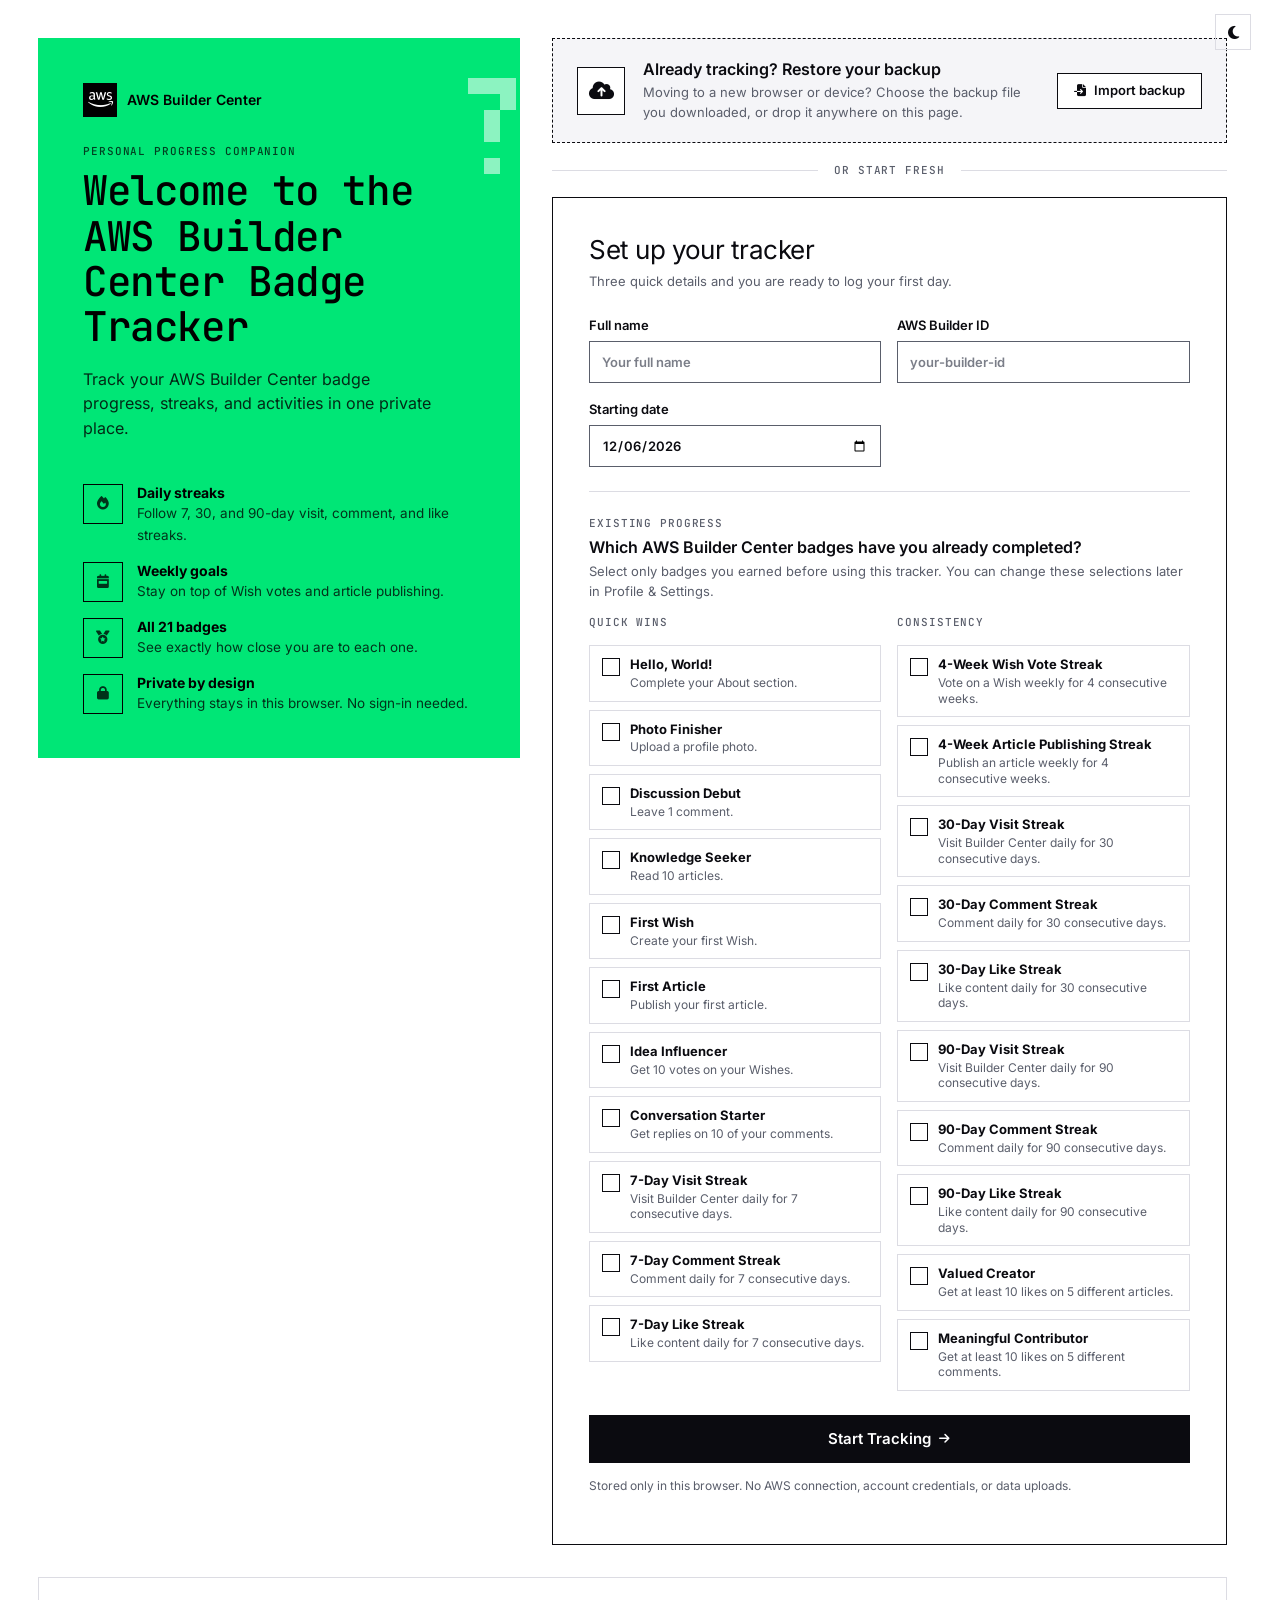
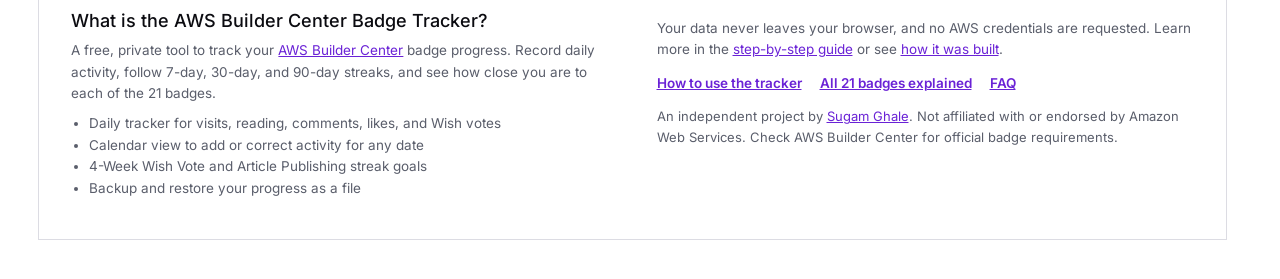
==== commit f25902ce: "Redesign to the new AWS Builder Center look with light and dark themes" ====
--- a/index.html
+++ b/index.html
@@ -10,7 +10,9 @@
     />
     <meta name="robots" content="index, follow, max-image-preview:large" />
     <meta name="author" content="Sugam Ghale" />
-    <meta name="theme-color" content="#131e29" />
+    <meta name="theme-color" content="#ffffff" media="(prefers-color-scheme: light)" />
+    <meta name="theme-color" content="#000000" media="(prefers-color-scheme: dark)" />
+    <script src="/theme.js"></script>
     <link rel="canonical" href="https://awsbuilder.sugamghale.com.np/" />
 
     <meta property="og:type" content="website" />
@@ -81,6 +83,7 @@
         ]
       }
     </script>
+    <link rel="preload" href="/fonts/inter-latin-wght-normal.woff2" as="font" type="font/woff2" crossorigin />
     <link rel="preconnect" href="https://cdnjs.cloudflare.com" crossorigin />
     <link
       rel="stylesheet"
@@ -95,6 +98,7 @@
   <body>
     <a class="skip-link" href="#main-content">Skip to content</a>
     <div id="onboarding" class="onboarding-shell">
+      <button type="button" class="icon-button welcome-theme" data-theme-toggle aria-label="Toggle dark theme" aria-pressed="false"><i class="fa-solid fa-moon theme-icon-moon" aria-hidden="true"></i><i class="fa-solid fa-sun theme-icon-sun" aria-hidden="true"></i></button>
       <main class="welcome" aria-labelledby="onboarding-title">
         <div class="welcome-aside">
         <section class="welcome-hero">
@@ -324,119 +328,198 @@
     </div>
 
     <div id="app" class="app-shell" hidden>
-      <aside class="sidebar" aria-label="Primary navigation">
-        <div class="brand-lockup">
-          <span class="brand-mark" aria-hidden="true"
-            ><i class="fa-brands fa-aws"></i></span
-          ><span>AWS Builder Center<br /><strong>Badge Tracker</strong></span>
-        </div>
-        <nav id="side-nav" class="nav-list" aria-label="Sections">
-          <button class="nav-link active" data-view="dashboard">
-            <i class="nav-icon fa-solid fa-chart-pie" aria-hidden="true"></i>
-            Dashboard
+      <header class="topbar">
+        <div class="topbar-inner">
+          <button
+            id="mobile-menu"
+            class="icon-button topbar-menu"
+            aria-label="Open navigation"
+            aria-expanded="false"
+          >
+            <i class="fa-solid fa-bars" aria-hidden="true"></i>
           </button>
-          <button class="nav-link" data-view="daily">
-            <i class="nav-icon fa-solid fa-list-check" aria-hidden="true"></i>
-            Daily tracker
-          </button>
-          <button class="nav-link" data-view="calendar">
-            <i
-              class="nav-icon fa-regular fa-calendar-days"
-              aria-hidden="true"
-            ></i>
-            Calendar
-          </button>
-          <button class="nav-link" data-view="badges">
-            <i class="nav-icon fa-solid fa-medal" aria-hidden="true"></i> Badges
-          </button>
-          <button class="nav-link" data-view="weekly">
-            <i
-              class="nav-icon fa-solid fa-calendar-week"
-              aria-hidden="true"
-            ></i>
-            Weekly goals
-          </button>
-          <button class="nav-link" data-view="profile">
-            <i class="nav-icon fa-solid fa-user-gear" aria-hidden="true"></i>
-            Profile & settings
-          </button>
-        </nav>
-        <nav class="resource-links" aria-label="Resources">
-          <p class="resource-title">Resources</p>
-          <a href="/guide/"><i class="fa-solid fa-book-open" aria-hidden="true"></i> How to use</a>
-          <a href="/badges/"><i class="fa-solid fa-award" aria-hidden="true"></i> All 21 badges</a>
-          <a href="/faq/"><i class="fa-regular fa-circle-question" aria-hidden="true"></i> FAQ</a>
-        </nav>
-        <div class="sidebar-footer">
-          Learn <i class="fa-solid fa-arrow-right" aria-hidden="true"></i> Build
-          <i class="fa-solid fa-arrow-right" aria-hidden="true"></i> Share
-          <i class="fa-solid fa-arrow-right" aria-hidden="true"></i> Repeat
-        </div>
-        <a
-          class="creator-credit"
-          href="https://builder.aws.com/community/@sugamghale"
-          target="_blank"
-          rel="noopener noreferrer"
-          aria-label="Created by Sugam Ghale — open AWS Builder Center profile"
-        >
-          <img
-            class="creator-avatar"
-            src="/favicon-192.png"
-            alt="Sugam Ghale"
-            draggable="false"
-          />
-          <span><small>Created by</small><strong>Sugam Ghale</strong></span>
-        </a>
-      </aside>
-      <div class="mobile-header">
-        <div class="brand-lockup">
-          <span class="brand-mark" aria-hidden="true"
-            ><i class="fa-brands fa-aws"></i></span
-          ><span class="mobile-brand-copy"
-            ><strong>Badge Tracker</strong
-            ><small>Created by Sugam Ghale</small></span
-          >
-        </div>
-        <button
-          id="mobile-menu"
-          class="icon-button"
-          aria-label="Open navigation"
-          aria-expanded="false"
-        >
-          <i class="fa-solid fa-bars" aria-hidden="true"></i>
-        </button>
+          <a
+            class="topbar-logo"
+            href="/"
+            aria-label="AWS Builder Center Badge Tracker home"
+          >
+            <i class="fa-brands fa-aws" aria-hidden="true"></i
+            ><span>Badge Tracker</span>
+          </a>
+          <form id="topbar-search" class="topbar-search" role="search">
+            <i class="fa-solid fa-magnifying-glass" aria-hidden="true"></i>
+            <input
+              id="topbar-search-input"
+              type="search"
+              name="q"
+              placeholder="Search badges"
+              aria-label="Search badges"
+              autocomplete="off"
+            />
+          </form>
+          <div class="topbar-actions">
+            <button
+              type="button"
+              class="icon-button"
+              data-theme-toggle
+              aria-label="Toggle dark theme"
+              aria-pressed="false"
+            >
+              <i class="fa-solid fa-moon theme-icon-moon" aria-hidden="true"></i
+              ><i class="fa-solid fa-sun theme-icon-sun" aria-hidden="true"></i>
+            </button>
+            <button
+              id="header-settings"
+              class="icon-button"
+              aria-label="Profile and settings"
+            >
+              <i class="fa-solid fa-gear" aria-hidden="true"></i>
+            </button>
+            <button
+              class="topbar-user"
+              data-view="profile"
+              aria-label="Open your profile"
+            >
+              <span id="topbar-avatar" class="topbar-avatar" aria-hidden="true"
+                >?</span
+              ><span id="topbar-user-name" class="topbar-user-name"></span>
+            </button>
+          </div>
+        </div>
+      </header>
+
+      <div class="app-frame">
+        <aside class="sidebar" aria-label="Primary navigation">
+          <p class="sidebar-title">Badge Tracker</p>
+          <nav id="side-nav" class="nav-list" aria-label="Sections">
+            <button class="nav-link active" data-view="dashboard">
+              <i class="nav-icon fa-solid fa-house" aria-hidden="true"></i>
+              Dashboard
+            </button>
+            <div class="nav-group">
+              <button
+                type="button"
+                class="nav-group-toggle"
+                data-nav-toggle
+                aria-expanded="true"
+              >
+                <span
+                  ><i
+                    class="nav-icon fa-solid fa-list-check"
+                    aria-hidden="true"
+                  ></i>
+                  Track</span
+                ><i
+                  class="fa-solid fa-chevron-down chevron"
+                  aria-hidden="true"
+                ></i>
+              </button>
+              <div class="nav-sub">
+                <button class="nav-link" data-view="daily">Daily tracker</button>
+                <button class="nav-link" data-view="calendar">Calendar</button>
+                <button class="nav-link" data-view="weekly">Weekly goals</button>
+              </div>
+            </div>
+            <button class="nav-link" data-view="badges">
+              <i class="nav-icon fa-solid fa-medal" aria-hidden="true"></i>
+              Badges
+            </button>
+            <div class="nav-group">
+              <button
+                type="button"
+                class="nav-group-toggle"
+                data-nav-toggle
+                aria-expanded="true"
+              >
+                <span
+                  ><i
+                    class="nav-icon fa-solid fa-book-open"
+                    aria-hidden="true"
+                  ></i>
+                  Learn</span
+                ><i
+                  class="fa-solid fa-chevron-down chevron"
+                  aria-hidden="true"
+                ></i>
+              </button>
+              <div class="nav-sub">
+                <a class="nav-link" href="/guide/">How to use</a>
+                <a class="nav-link" href="/badges/">All 21 badges</a>
+                <a class="nav-link" href="/faq/">FAQ</a>
+              </div>
+            </div>
+            <button class="nav-link" data-view="profile">
+              <i class="nav-icon fa-solid fa-user-gear" aria-hidden="true"></i>
+              Profile &amp; settings
+            </button>
+          </nav>
+          <a
+            class="creator-credit"
+            href="https://builder.aws.com/community/@sugamghale"
+            target="_blank"
+            rel="noopener noreferrer"
+            aria-label="Created by Sugam Ghale — open AWS Builder Center profile"
+          >
+            <img
+              class="creator-avatar"
+              src="/favicon-192.png"
+              alt="Sugam Ghale"
+              draggable="false"
+            />
+            <span><small>Created by</small><strong>Sugam Ghale</strong></span>
+          </a>
+        </aside>
+
+        <main id="main-content" class="main-content" tabindex="-1">
+          <header class="page-header">
+            <div>
+              <p class="eyebrow">AWS Builder Center Badge Tracker</p>
+              <h1 id="view-title">Your builder journey</h1>
+            </div>
+          </header>
+          <div
+            id="view-dashboard"
+            class="view active"
+            data-view-panel="dashboard"
+          ></div>
+          <div id="view-daily" class="view" data-view-panel="daily"></div>
+          <div id="view-calendar" class="view" data-view-panel="calendar"></div>
+          <div id="view-badges" class="view" data-view-panel="badges"></div>
+          <div id="view-weekly" class="view" data-view-panel="weekly"></div>
+          <div id="view-profile" class="view" data-view-panel="profile"></div>
+          <footer class="app-footer">
+            <nav aria-label="Learn more">
+              <a href="/guide/">How to use the tracker</a>
+              <a href="/badges/">All 21 badges explained</a>
+              <a href="/faq/">FAQ</a>
+            </nav>
+          </footer>
+        </main>
+
+        <aside class="rail" aria-label="Quick panels">
+          <section class="rail-box rail-today" id="rail-today"></section>
+          <section class="rail-box" id="rail-streaks"></section>
+          <section class="rail-box">
+            <h2 class="rail-title">Backup</h2>
+            <p class="subtle">
+              Download your progress as a file, or restore a backup from another
+              browser or device.
+            </p>
+            <div class="rail-actions">
+              <button class="button button-secondary" data-export>
+                <i class="fa-solid fa-download" aria-hidden="true"></i> Download
+              </button>
+              <button class="button button-secondary" data-import-trigger>
+                <i class="fa-solid fa-upload" aria-hidden="true"></i> Import
+              </button>
+            </div>
+          </section>
+        </aside>
       </div>
-      <main id="main-content" class="main-content" tabindex="-1">
-        <header class="page-header">
-          <div>
-            <p class="eyebrow">AWS Builder Center Badge Tracker</p>
-            <h1 id="view-title">Your builder journey</h1>
-          </div>
-          <button id="header-settings" class="button button-secondary">
-            <i class="fa-solid fa-gear" aria-hidden="true"></i> Settings
-          </button>
-        </header>
-        <div
-          id="view-dashboard"
-          class="view active"
-          data-view-panel="dashboard"
-        ></div>
-        <div id="view-daily" class="view" data-view-panel="daily"></div>
-        <div id="view-calendar" class="view" data-view-panel="calendar"></div>
-        <div id="view-badges" class="view" data-view-panel="badges"></div>
-        <div id="view-weekly" class="view" data-view-panel="weekly"></div>
-        <div id="view-profile" class="view" data-view-panel="profile"></div>
-        <footer class="app-footer">
-          <nav aria-label="Learn more">
-            <a href="/guide/">How to use the tracker</a>
-            <a href="/badges/">All 21 badges explained</a>
-            <a href="/faq/">FAQ</a>
-          </nav>
-        </footer>
-      </main>
+
       <nav id="bottom-nav" class="bottom-nav" aria-label="Mobile navigation">
         <button class="nav-link active" data-view="dashboard">
-          <i class="fa-solid fa-chart-pie" aria-hidden="true"></i
+          <i class="fa-solid fa-house" aria-hidden="true"></i
           ><span>Dashboard</span></button
         ><button class="nav-link" data-view="daily">
           <i class="fa-solid fa-list-check" aria-hidden="true"></i
--- a/style.css
+++ b/style.css
@@ -1,1858 +1,160 @@
+/* AWS Builder Center Badge Tracker
+   Flat, square, high-contrast interface with light and dark themes. The look follows the
+   current AWS Builder Center: black and white surfaces, purple for active states, a bright
+   green highlight, and a monospace face for headlines and small labels.
+   Theme is set by theme.js through <html data-theme="light|dark">. */
+
+/* ===== Fonts (self-hosted) ===== */
+@font-face {
+  font-family: "Inter";
+  font-style: normal;
+  font-weight: 100 900;
+  font-display: swap;
+  src: url("/fonts/inter-latin-wght-normal.woff2") format("woff2");
+}
+@font-face {
+  font-family: "JetBrains Mono";
+  font-style: normal;
+  font-weight: 100 800;
+  font-display: swap;
+  src: url("/fonts/jetbrains-mono-latin-wght-normal.woff2") format("woff2");
+}
+
+/* ===== Design tokens ===== */
 :root {
-  --navy: #131e29;
-  --muted: #5d6875;
-  --orange: #ff9900;
-  --orange-dark: #d97706;
-  --page: #f5f7f9;
-  --surface: #fff;
-  --line: #d8dee5;
-  --green: #16794c;
-  --green-soft: #e8f6ee;
-  --blue: #2469a0;
-  --red: #b42318;
-  --radius: 16px;
-  --shadow: 0 10px 25px #172b4d12;
-}
+  --font: "Inter", ui-sans-serif, system-ui, -apple-system, "Segoe UI", Roboto, sans-serif;
+  --mono: "JetBrains Mono", ui-monospace, SFMono-Regular, Menlo, Consolas, monospace;
+  --topbar-h: 64px;
+  --sidebar-w: 232px;
+  --rail-w: 300px;
+
+  --bg: #ffffff;
+  --surface: #ffffff;
+  --surface-2: #f5f5f8;
+  --text: #0b0b10;
+  --muted: #5a5e6b;
+  --line: #dcdce3;
+  --line-strong: #0b0b10;
+  --input-border: #5a5e6b;
+
+  --accent: #8b3dff;
+  --accent-ink: #6a22d6;
+  --accent-soft: #f0e7ff;
+  --nav-active-bg: #eadfff;
+  --nav-active-text: #0b0b10;
+
+  --green: #00e676;
+  --green-strong: #00a352;
+  --green-ink: #00733b;
+  --green-soft: #e2faed;
+
+  --amber-ink: #9a4a00;
+  --amber-soft: #fff3df;
+  --amber-line: #efb25c;
+  --red: #c01d2c;
+  --red-soft: #fdecee;
+
+  --c-complete: #00a352;
+  --c-progress: #8b3dff;
+  --c-start: #cfcfd8;
+  --c-visit: #2f6fe4;
+  --c-read: #0e8f91;
+  --c-comment: #15a05a;
+  --c-like: #e0561c;
+  --c-wish: #8b3dff;
+
+  --overlay: rgba(11, 11, 16, 0.55);
+  color-scheme: light;
+}
+[data-theme="dark"] {
+  --bg: #000000;
+  --surface: #0b0b0e;
+  --surface-2: #16161b;
+  --text: #f4f4f7;
+  --muted: #a4a4b0;
+  --line: #2b2b33;
+  --line-strong: #f4f4f7;
+  --input-border: #8a8a96;
+
+  --accent: #c4a0ff;
+  --accent-ink: #d8c0ff;
+  --accent-soft: #261a40;
+  --nav-active-bg: #c9a3ff;
+  --nav-active-text: #000000;
+
+  --green-strong: #2fe58d;
+  --green-ink: #4ff0a0;
+  --green-soft: #0b2a1a;
+
+  --amber-ink: #ffb85c;
+  --amber-soft: #2b1d08;
+  --amber-line: #6e4c14;
+  --red: #ff6b78;
+  --red-soft: #2f1215;
+
+  --c-complete: #2fe58d;
+  --c-progress: #c4a0ff;
+  --c-start: #3b3b45;
+  --c-visit: #6ea3ff;
+  --c-read: #3dd3d6;
+  --c-comment: #3ce88f;
+  --c-like: #ff8a50;
+  --c-wish: #c4a0ff;
+
+  --overlay: rgba(0, 0, 0, 0.72);
+  color-scheme: dark;
+}
+
+/* ===== Base ===== */
 * {
   box-sizing: border-box;
 }
 html {
-  color-scheme: light;
+  scrollbar-gutter: stable;
+}
+:root:has(dialog[open]) {
+  overflow: hidden;
 }
 body {
   margin: 0;
-  background: var(--page);
-  color: var(--navy);
-  font:
-    15px/1.5 Inter,
-    ui-sans-serif,
-    system-ui,
-    -apple-system,
-    "Segoe UI",
-    sans-serif;
+  background: var(--bg);
+  color: var(--text);
+  font: 14px/1.55 var(--font);
+  -webkit-font-smoothing: antialiased;
+}
+[hidden] {
+  display: none !important;
+}
+h1,
+h2,
+h3,
+h4 {
+  line-height: 1.25;
+}
+a {
+  color: var(--accent-ink);
+}
+hr {
+  border: 0;
+  border-top: 1px solid var(--line);
+  margin: 20px 0;
+}
+:focus-visible {
+  outline: 2px solid var(--accent);
+  outline-offset: 2px;
 }
 .skip-link {
   position: fixed;
   top: -100px;
-  left: 1rem;
-  background: #fff;
-  color: var(--navy);
-  padding: 0.75rem;
-  z-index: 100;
+  left: 12px;
+  z-index: 200;
+  background: var(--text);
+  color: var(--bg);
+  padding: 10px 14px;
 }
 .skip-link:focus {
-  top: 1rem;
-}
-/* Welcome page: see the "Welcome page" section at the end of this file. */
-.brand-lockup {
-  display: flex;
-  align-items: center;
-  gap: 0.6rem;
-  line-height: 1.2;
-}
-.brand-mark {
-  display: grid;
-  place-items: center;
-  width: 30px;
-  height: 30px;
-  border-radius: 9px;
-  background: var(--orange);
-  color: #1b2733;
-  font-size: 18px;
-}
-.eyebrow {
-  text-transform: uppercase;
-  font-size: 0.72rem;
-  font-weight: 800;
-  letter-spacing: 0.09em;
-  color: #657381;
-  margin: 1.25rem 0 0.35rem;
-}
-.page-header h1 {
-  font-size: clamp(1.7rem, 4vw, 2.25rem);
-  line-height: 1.15;
-  margin: 0.1rem 0 0.7rem;
-}
-.privacy-note {
-  font-size: 0.8rem;
-  color: var(--muted);
-  margin-top: 1rem;
-}
-.form-grid {
-  display: grid;
-  gap: 1rem;
-  margin-top: 1.35rem;
-}
-.form-grid label {
-  font-weight: 700;
-  font-size: 0.9rem;
-}
-.form-grid small {
-  display: block;
-  color: var(--muted);
-  font-weight: 400;
-  margin-top: 0.2rem;
-}
-input,
-select,
-button {
-  font: inherit;
-}
-input,
-select {
-  display: block;
-  width: 100%;
-  margin-top: 0.35rem;
-  padding: 0.7rem 0.75rem;
-  border: 1px solid #aab6c2;
-  border-radius: 9px;
-  background: #fff;
-  color: var(--navy);
-}
-input:focus,
-select:focus,
-button:focus-visible {
-  outline: 3px solid #ffb547;
-  outline-offset: 2px;
-}
-.button {
-  border: 1px solid transparent;
-  border-radius: 9px;
-  padding: 0.65rem 1rem;
-  cursor: pointer;
-  font-weight: 750;
-  transition:
-    0.16s transform,
-    0.16s background;
-}
-.button:hover {
-  transform: translateY(-1px);
-}
-.button-primary {
-  background: var(--orange);
-  color: #17212c;
-}
-.button-primary:hover {
-  background: #f3a421;
-}
-.button-secondary {
-  background: #fff;
-  color: #253647;
-  border-color: #b5c0ca;
-}
-.button-danger {
-  background: var(--red);
-  color: white;
-}
-.full {
-  width: 100%;
-  margin-top: 0.25rem;
-}
-.app-shell {
-  min-height: 100vh;
-  display: grid;
-  grid-template-columns: 252px minmax(0, 1fr);
-}
-.sidebar {
-  background: #14212e;
-  color: #e7edf3;
-  padding: 1.4rem 1rem;
-  display: flex;
-  flex-direction: column;
-  position: sticky;
-  top: 0;
-  height: 100vh;
-}
-.sidebar .brand-lockup {
-  padding: 0.25rem 0.45rem;
-  color: #fff;
-}
-.nav-list {
-  display: grid;
-  gap: 0.25rem;
-  margin-top: 2rem;
-}
-.nav-link {
-  appearance: none;
-  text-align: left;
-  border: 0;
-  background: transparent;
-  color: #b9c5d0;
-  padding: 0.7rem 0.8rem;
-  border-radius: 8px;
-  cursor: pointer;
-  font-weight: 650;
-}
-.nav-link span {
-  display: inline-block;
-  width: 1.35rem;
-}
-.nav-link:hover,
-.nav-link.active {
-  background: #273849;
-  color: #fff;
-}
-.sidebar-footer {
-  font-size: 0.75rem;
-  color: #92a3b4;
-  margin: auto 0.45rem 0.3rem;
-}
-.main-content {
-  width: min(1280px, 100%);
-  padding: clamp(1.2rem, 3vw, 2.5rem);
-  margin: auto;
-}
-.page-header {
-  display: flex;
-  justify-content: space-between;
-  align-items: center;
-  gap: 1rem;
-  margin-bottom: 1.6rem;
-}
-.page-header .eyebrow {
-  margin: 0 0 0.2rem;
-}
-.page-header h1 {
-  font-size: clamp(1.55rem, 3vw, 2rem);
-  margin: 0;
-}
-.view {
-  display: none;
-}
-.view.active {
-  display: block;
-}
-.mobile-header,
-.bottom-nav {
-  display: none;
-}
-.grid {
-  display: grid;
-  gap: 1rem;
-}
-.grid-4 {
-  grid-template-columns: repeat(4, minmax(0, 1fr));
-}
-.grid-3 {
-  grid-template-columns: repeat(3, minmax(0, 1fr));
-}
-.grid-2 {
-  grid-template-columns: repeat(2, minmax(0, 1fr));
-}
-.card {
-  background: var(--surface);
-  border: 1px solid #e0e6eb;
-  border-radius: var(--radius);
-  padding: 1.1rem;
-  box-shadow: 0 2px 6px #172b4d08;
-}
-.card h2,
-.card h3 {
-  margin: 0.05rem 0 0.4rem;
-  line-height: 1.25;
-}
-.card h2 {
-  font-size: 1.12rem;
-}
-.card h3 {
-  font-size: 1rem;
-}
-.metric-card .metric {
-  font-size: 1.75rem;
-  font-weight: 800;
-  line-height: 1.1;
-  margin: 0.4rem 0 0.15rem;
-}
-.metric-card p,
-.subtle {
-  color: var(--muted);
-  margin: 0.15rem 0;
-  font-size: 0.86rem;
-}
-.hero-card {
-  background: linear-gradient(115deg, #172938, #203c55);
-  color: white;
-  position: relative;
-  overflow: hidden;
-}
-.hero-card:after {
-  content: "";
-  width: 220px;
-  height: 220px;
-  border-radius: 50%;
-  background: #ff990026;
-  position: absolute;
-  right: -90px;
-  top: -95px;
-}
-.hero-card .subtle {
-  color: #ccdae6;
-}
-.hero-progress {
-  display: flex;
-  align-items: center;
-  gap: 1rem;
-  margin-top: 1.25rem;
-  position: relative;
-  z-index: 1;
-}
-.score {
-  font-weight: 800;
-  font-size: 1.3rem;
-  white-space: nowrap;
-}
-.progress {
-  height: 9px;
-  background: #dfe5ea;
-  border-radius: 100px;
-  overflow: hidden;
-  flex: 1;
-}
-.progress > span {
-  height: 100%;
-  display: block;
-  background: var(--orange);
-  border-radius: inherit;
-}
-.progress.green > span {
-  background: var(--green);
-}
-.hero-card .progress {
-  background: #486173;
-}
-.hero-card .progress > span {
-  background: var(--orange);
-}
-.section-heading {
-  display: flex;
-  align-items: center;
-  justify-content: space-between;
-  gap: 1rem;
-  margin: 1.8rem 0 0.8rem;
-}
-.section-heading h2 {
-  margin: 0;
-  font-size: 1.25rem;
-}
-.section-heading p {
-  margin: 0;
-  color: var(--muted);
-}
-.today-list {
-  display: grid;
-  gap: 0.3rem;
-}
-.activity-row {
-  display: flex;
-  align-items: center;
-  gap: 0.65rem;
-  padding: 0.62rem 0.25rem;
-  border-bottom: 1px solid #edf0f3;
-  cursor: pointer;
-}
-.activity-row:last-child {
-  border-bottom: 0;
-}
-.activity-row input {
-  appearance: none;
-  width: 19px;
-  height: 19px;
-  margin: 0;
-  border-radius: 5px;
-  padding: 0;
-  position: relative;
-  cursor: pointer;
-}
-.activity-row input:checked {
-  background: var(--green);
-  border-color: var(--green);
-}
-.activity-row input:checked:after {
-  content: "✓";
-  position: absolute;
-  color: #fff;
-  font-size: 13px;
-  left: 3px;
-  top: -2px;
-}
-.activity-row span {
-  font-weight: 650;
-}
-.activity-row small {
-  color: var(--muted);
-  margin-left: auto;
-}
-.pill {
-  display: inline-block;
-  border-radius: 100px;
-  padding: 0.22rem 0.55rem;
-  font-size: 0.72rem;
-  font-weight: 800;
-  letter-spacing: 0.04em;
-  text-transform: uppercase;
-}
-.pill.complete {
-  color: var(--green);
-  background: var(--green-soft);
-}
-.pill.progressing {
-  color: #945b00;
-  background: #fff2db;
-}
-.pill.start {
-  color: #536272;
-  background: #edf1f4;
-}
-.pill.earned {
-  color: #265b96;
-  background: #eaf2fc;
-}
-.notice {
-  border-left: 4px solid var(--orange);
-  background: #fff7e8;
-  padding: 0.75rem 0.9rem;
-  border-radius: 0 9px 9px 0;
-  margin: 0.8rem 0;
-}
-.notice strong {
-  display: block;
-}
-.milestone-row {
-  display: grid;
-  grid-template-columns: 90px 1fr auto;
-  gap: 0.75rem;
-  align-items: center;
-  margin: 0.8rem 0;
-}
-.milestone-row b {
-  font-size: 0.85rem;
-}
-.badge-controls {
-  display: flex;
-  gap: 0.65rem;
-  flex-wrap: wrap;
-  margin-bottom: 1rem;
-}
-.badge-controls input {
-  max-width: 250px;
-  margin: 0;
-}
-.badge-controls select {
-  width: auto;
-  margin: 0;
-}
-.badges-grid {
-  display: grid;
-  grid-template-columns: repeat(auto-fill, minmax(255px, 1fr));
-  gap: 1rem;
-}
-.badge-card {
-  padding: 1rem;
-  text-align: left;
-  width: 100%;
-  cursor: pointer;
-  background: #fff;
-  border: 1px solid #dfe5ea;
-  border-radius: var(--radius);
-  color: var(--navy);
-  box-shadow: 0 2px 6px #172b4d08;
-}
-.badge-card:hover {
-  border-color: #ffb84c;
-  transform: translateY(-2px);
-}
-.badge-top {
-  display: flex;
-  align-items: flex-start;
-  gap: 0.7rem;
-}
-.badge-icon {
-  width: 34px;
-  height: 34px;
-  border-radius: 10px;
-  display: grid;
-  place-items: center;
-  background: #fff0d5;
-  font-size: 1.1rem;
-  flex: 0 0 auto;
-}
-.badge-card h3 {
-  margin: 0;
-  font-size: 1rem;
-}
-.badge-card p {
-  font-size: 0.83rem;
-  color: var(--muted);
-  margin: 0.3rem 0 0.8rem;
-}
-.badge-meta {
-  display: flex;
-  justify-content: space-between;
-  align-items: center;
-  gap: 0.5rem;
-  font-size: 0.8rem;
-  margin-bottom: 0.4rem;
-}
-.badge-card .progress {
-  width: 100%;
-  height: 7px;
-}
-.calendar-controls {
-  display: flex;
-  align-items: center;
-  justify-content: space-between;
-  gap: 0.5rem;
-  margin-bottom: 1rem;
-}
-.calendar-controls h2 {
-  font-size: 1.05rem;
-  margin: 0;
-}
-.icon-button {
-  border: 1px solid #ccd5dd;
-  background: #fff;
-  border-radius: 8px;
-  cursor: pointer;
-  color: var(--navy);
-  width: 36px;
-  height: 36px;
-  font-size: 1.25rem;
-}
-.calendar-weekdays,
-.calendar-grid {
-  display: grid;
-  grid-template-columns: repeat(7, 1fr);
-  gap: 0.35rem;
-}
-.calendar-weekdays div {
-  text-align: center;
-  color: var(--muted);
-  font-size: 0.72rem;
-  font-weight: 800;
-  padding: 0.25rem;
-}
-.calendar-day {
-  aspect-ratio: 1;
-  border: 1px solid #e1e6eb;
-  border-radius: 10px;
-  background: #fff;
-  color: var(--navy);
-  text-align: left;
-  padding: 0.35rem;
-  cursor: pointer;
-  position: relative;
-}
-.calendar-day:hover {
-  border-color: var(--orange);
-}
-.calendar-day.empty {
-  visibility: hidden;
-}
-.calendar-day.today {
-  outline: 2px solid var(--orange);
-}
-.calendar-day.partial:after,
-.calendar-day.full:after {
-  content: "";
-  height: 5px;
-  position: absolute;
-  bottom: 5px;
-  left: 5px;
-  right: 5px;
-  border-radius: 100px;
-  background: #89b6dc;
-}
-.calendar-day.full:after {
-  background: var(--green);
-}
-.calendar-day .date-num {
-  font-weight: 700;
-  font-size: 0.78rem;
-}
-.calendar-day .dots {
-  font-size: 0.55rem;
-  color: var(--blue);
-  letter-spacing: -1px;
-  position: absolute;
-  right: 4px;
-  top: 3px;
-}
-.daily-layout {
-  display: grid;
-  grid-template-columns: minmax(260px, 0.7fr) minmax(0, 1.3fr);
-  gap: 1rem;
-}
-.date-picker {
-  display: flex;
-  gap: 0.5rem;
-  align-items: end;
-}
-.date-picker input {
-  margin: 0;
-}
-.streak-table {
-  display: grid;
-  gap: 0.65rem;
-}
-.streak-line {
-  display: grid;
-  grid-template-columns: 90px 1fr auto;
-  gap: 0.7rem;
-  align-items: center;
-}
-.streak-line strong {
-  font-size: 0.85rem;
-}
-.weekly-list {
-  display: grid;
-  gap: 0.55rem;
-}
-.week-row {
-  display: grid;
-  grid-template-columns: 1fr auto;
-  gap: 1rem;
-  padding: 0.65rem 0.1rem;
-  border-bottom: 1px solid #edf0f3;
-}
-.week-row:last-child {
-  border: 0;
-}
-.week-row small {
-  color: var(--muted);
-}
-.reward-grid {
-  display: grid;
-  grid-template-columns: repeat(3, 1fr);
-  gap: 0.65rem;
-  margin-top: 0.8rem;
-}
-.reward {
-  border: 1px solid #f2d39a;
-  background: #fffaf0;
-  border-radius: 10px;
-  padding: 0.7rem;
-}
-.reward strong {
-  display: block;
-  color: #a55f00;
-  font-size: 1.1rem;
-}
-.link-list {
-  display: flex;
-  gap: 0.5rem;
-  flex-wrap: wrap;
-  margin-top: 1rem;
-}
-.link-list a {
-  color: #12629b;
-  font-weight: 700;
-  font-size: 0.85rem;
-}
-.profile-summary {
-  display: grid;
-  gap: 0.55rem;
-}
-.profile-summary dt {
-  color: var(--muted);
-  font-size: 0.8rem;
-}
-.profile-summary dd {
-  margin: 0;
-  font-weight: 700;
-}
-.profile-summary div {
-  display: grid;
-  grid-template-columns: 150px 1fr;
-}
-.modal {
-  width: min(94vw, 590px);
-  border: 0;
-  border-radius: 18px;
-  padding: 0;
-  box-shadow: 0 20px 50px #0004;
-  color: var(--navy);
-}
-.modal::backdrop {
-  background: #0b1e2d88;
-}
-.modal > div,
-.modal > form {
-  padding: 1.4rem;
-}
-.modal h2 {
-  margin: 0.1rem 0 0.6rem;
-}
-.modal-heading {
-  display: flex;
-  justify-content: space-between;
-  align-items: start;
-}
-.modal-heading .eyebrow {
-  margin: 0;
-}
-.modal-actions {
-  display: flex;
-  justify-content: flex-end;
-  gap: 0.65rem;
-  margin-top: 1.25rem;
-}
-.settings-actions {
-  display: flex;
-  gap: 0.65rem;
-  flex-wrap: wrap;
-  margin-top: 1rem;
-}
-.import-label {
-  display: inline-flex;
-  align-items: center;
-  cursor: pointer;
-}
-.danger-zone {
-  padding-top: 0.5rem;
-}
-.danger-zone h3 {
-  color: var(--red);
-  margin-bottom: 0;
-}
-.celebration {
-  text-align: center;
-}
-.celebration-icon {
-  font-size: 3rem;
-  display: block;
-}
-.detail-list {
-  padding-left: 1.15rem;
-  color: var(--muted);
-}
-.record-list {
-  display: grid;
-  gap: 0.5rem;
-  margin-top: 1rem;
-}
-.record-row {
-  display: grid;
-  grid-template-columns: 1fr 105px auto;
-  gap: 0.5rem;
-  align-items: end;
-}
-.record-row input {
-  margin: 0;
-}
-.record-row button {
-  padding: 0.6rem;
-}
-.empty-state {
-  color: var(--muted);
-  text-align: center;
-  padding: 2rem;
-}
-#toast {
-  position: fixed;
-  right: 1rem;
-  bottom: 1rem;
-  background: #193348;
-  color: #fff;
-  padding: 0.75rem 1rem;
-  border-radius: 9px;
-  box-shadow: var(--shadow);
-  transform: translateY(calc(100% + 2rem));
-  opacity: 0;
-  visibility: hidden;
-  pointer-events: none;
-  transition: transform 0.25s, opacity 0.2s, visibility 0.2s;
-  z-index: 20;
-}
-#toast.show {
-  transform: translateY(0);
-  opacity: 1;
-  visibility: visible;
-}
-@media (max-width: 640px) {
-  #toast {
-    right: 0.75rem;
-    bottom: calc(5.25rem + env(safe-area-inset-bottom));
-    max-width: calc(100vw - 1.5rem);
-  }
-}
-hr {
-  border: 0;
-  border-top: 1px solid #e4e8ec;
-  margin: 1.3rem 0;
-}
-@media (max-width: 950px) {
-  .grid-4 {
-    grid-template-columns: repeat(2, 1fr);
-  }
-  .sidebar {
-    display: none;
-  }
-  .app-shell {
-    display: block;
-  }
-  .mobile-header {
-    display: flex;
-    justify-content: space-between;
-    align-items: center;
-    padding: 0.8rem 1rem;
-    background: #14212e;
-    color: white;
-    position: sticky;
-    top: 0;
-    z-index: 10;
-  }
-  .mobile-header .icon-button {
-    background: transparent;
-    border-color: #52697d;
-    color: white;
-  }
-  .sidebar.mobile-open {
-    display: flex;
-    position: fixed;
-    z-index: 9;
-    top: 54px;
-    width: 252px;
-  }
-  .bottom-nav {
-    position: fixed;
-    bottom: 0;
-    left: 0;
-    right: 0;
-    z-index: 10;
-    background: #14212e;
-    display: flex;
-    justify-content: space-around;
-    padding: 0.3rem;
-    box-shadow: 0 -2px 10px #0002;
-  }
-  .bottom-nav .nav-link {
-    font-size: 0.68rem;
-    padding: 0.5rem 0.35rem;
-  }
-  .main-content {
-    padding-bottom: 5rem;
-  }
-}
-@media (max-width: 640px) {
-  .grid-2,
-  .grid-3,
-  .daily-layout {
-    grid-template-columns: 1fr;
-  }
-  .grid-4 {
-    grid-template-columns: repeat(2, 1fr);
-  }
-  .page-header {
-    align-items: start;
-  }
-  .page-header .button {
-    font-size: 0.8rem;
-  }
-  .metric-card .metric {
-    font-size: 1.4rem;
-  }
-  .hero-progress {
-    display: block;
-  }
-  .hero-progress .progress {
-    margin-top: 0.55rem;
-  }
-  .calendar-weekdays,
-  .calendar-grid {
-    gap: 0.18rem;
-  }
-  .calendar-day {
-    border-radius: 7px;
-    padding: 0.22rem;
-  }
-  .calendar-day .date-num {
-    font-size: 0.68rem;
-  }
-  .calendar-day .dots {
-    display: none;
-  }
-  .record-row {
-    grid-template-columns: 1fr 78px auto;
-  }
-  .reward-grid {
-    grid-template-columns: 1fr;
-  }
-  .profile-summary div {
-    grid-template-columns: 120px 1fr;
-  }
-  .milestone-row,
-  .streak-line {
-    grid-template-columns: 68px 1fr auto;
-  }
-  .badge-controls input {
-    max-width: none;
-    flex: 1 0 100%;
-  }
-  .modal > div,
-  .modal > form {
-    padding: 1.1rem;
-  }
-}
-
-/* Existing badges are selected independently from current activity history. */
-.badge-selection-section {
-  margin-top: 1.25rem;
-}
-.badge-selection-section h2 {
-  font-size: 1.05rem;
-  margin: 0.2rem 0;
-}
-.badge-selection-section h3 {
-  margin: 0;
-}
-.badge-picker-list {
-  display: grid;
-  grid-template-columns: repeat(2, minmax(0, 1fr));
-  gap: 0.55rem;
-  max-height: 360px;
-  overflow: auto;
-  margin-top: 0.8rem;
-  padding: 0.2rem 0.4rem 0.2rem 0.1rem;
-}
-.badge-picker-option {
-  display: grid;
-  grid-template-columns: auto minmax(0, 1fr);
-  gap: 0.55rem;
-  align-items: start;
-  padding: 0.6rem;
-  border: 1px solid #dce4eb;
-  border-radius: 10px;
-  background: #fff;
-  cursor: pointer;
-}
-.badge-picker-option:has(input:checked) {
-  border-color: #e5a027;
-  background: #fff8e9;
-}
-.badge-picker-option input[type="checkbox"] {
-  appearance: none;
-  display: block;
-  width: 18px;
-  height: 18px;
-  margin: 0.12rem 0 0;
-  padding: 0;
-  border-radius: 5px;
-  cursor: pointer;
-}
-.badge-picker-option input[type="checkbox"]:checked {
-  background: var(--green);
-  border-color: var(--green);
-}
-.badge-picker-option input[type="checkbox"]:checked:after {
-  content: "✓";
-  display: block;
-  text-align: center;
-  color: #fff;
-  font-size: 13px;
-  line-height: 16px;
-}
-.badge-picker-option strong,
-.badge-picker-option small {
-  display: block;
-}
-.badge-picker-option strong {
-  font-size: 0.84rem;
-  line-height: 1.25;
-}
-.badge-picker-option small {
-  font-size: 0.72rem;
-  color: var(--muted);
-  line-height: 1.25;
-  margin-top: 0.15rem;
-}
-.badge-picker-option .completion-date {
-  grid-column: 2;
-  margin: 0;
-  padding: 0.45rem;
-  font-size: 0.78rem;
-}
-.setup-earned-message {
-  margin-top: 1rem;
-}
-.setup-earned-message p {
-  margin: 0.3rem 0 0;
-}
-.settings-badge-section {
-  border-top: 1px solid #e4e8ec;
-  padding-top: 1rem;
-}
-.settings-badge-section .section-heading {
-  margin: 0;
-}
-.modal:has(.settings-badge-section) {
-  width: min(94vw, 760px);
-}
-@media (max-width: 640px) {
-  .badge-picker-list {
-    grid-template-columns: 1fr;
-    max-height: 300px;
-  }
-  .badge-selection-section h2 {
-    font-size: 1rem;
-  }
-}
-
-/* Author layout rules must not override native hidden application regions. */
-[hidden] {
-  display: none !important;
-}
-
-/* Font Awesome visual system and modal containment. */
-.button i {
-  margin-right: 0.35rem;
-}
-.button .fa-arrow-right {
-  margin: 0 0 0 0.35rem;
-}
-.brand-mark i {
-  font-size: 1rem;
-}
-.nav-icon {
-  width: 1.35rem;
-  text-align: center;
-}
-.nav-link > i:not(.nav-icon) {
-  display: block;
-  font-size: 0.95rem;
-  margin-bottom: 0.18rem;
-}
-.bottom-nav .nav-link {
-  display: flex;
-  flex-direction: column;
-  align-items: center;
-  gap: 0.1rem;
-  text-align: center;
-}
-.bottom-nav .nav-link span {
-  display: block;
-}
-.sidebar-footer i {
-  font-size: 0.63rem;
-  margin: 0 0.12rem;
-}
-.badge-icon i {
-  font-size: 1rem;
-}
-.modal {
-  max-height: 90vh;
-  overflow: auto;
-}
-.compact-modal {
-  width: min(94vw, 500px);
-}
-.compact-modal .form-grid {
-  margin-top: 1rem;
-}
-.record-list {
-  max-height: 285px;
-  overflow: auto;
-  padding-right: 0.35rem;
-}
-.record-row {
-  padding: 0.15rem 0;
-}
-.record-row input {
-  min-width: 0;
-}
-.week-row strong {
-  font-size: 0.8rem;
-}
-.week-row strong .fa-circle-check {
-  color: var(--green);
-}
-.week-row strong .fa-circle {
-  color: #758697;
-}
-.weekly-card-action {
-  margin: 0.75rem 0 0.35rem;
-}
-.weekly-card-action i {
-  margin-right: 0.35rem;
-}
-.calendar-controls .icon-button i {
-  font-size: 0.85rem;
-}
-.icon-button i {
-  pointer-events: none;
-}
-.celebration-icon i {
-  color: var(--orange);
-}
-@media (max-width: 640px) {
-  .record-list {
-    max-height: 230px;
-  }
-  .modal {
-    max-height: 88vh;
-  }
-  .bottom-nav .nav-link {
-    font-size: 0.64rem;
-  }
-  .bottom-nav .nav-link > i {
-    font-size: 0.9rem;
-  }
-}
-
-/* Calendar rows reserve their visual height; the legend is a separate footer. */
-.calendar-card {
-  min-width: 0;
-}
-.calendar-grid {
-  grid-auto-rows: minmax(0, 1fr);
-  aspect-ratio: 7 / var(--calendar-weeks, 5);
-  min-height: 0;
-}
-.calendar-day {
-  aspect-ratio: auto;
-  min-height: 0;
-  height: 100%;
-}
-.calendar-footer {
-  border-top: 1px solid #e7edf1;
-  margin-top: 0.85rem;
-  padding-top: 0.7rem;
-}
-.calendar-key {
-  display: flex;
-  flex-wrap: wrap;
-  gap: 0.35rem 0.85rem;
-  color: var(--muted);
-  font-size: 0.76rem;
-  font-weight: 700;
-}
-.calendar-key i {
-  margin-right: 0.2rem;
-  color: #4a91c4;
-}
-.calendar-key .fa-circle-check {
-  color: var(--green);
-}
-.calendar-footer .subtle {
-  margin: 0.35rem 0 0;
-  font-size: 0.76rem;
-}
-@media (max-width: 640px) {
-  .calendar-footer {
-    margin-top: 0.65rem;
-    padding-top: 0.55rem;
-  }
-  .calendar-key {
-    font-size: 0.7rem;
-  }
-}
-
-/* Compact phone layout: preserve touch targets and keep long content above fixed navigation. */
-@media (max-width: 640px) {
-  html,
-  body {
-    width: 100%;
-    min-height: 100%;
-    overflow-x: hidden;
-    -webkit-text-size-adjust: 100%;
-  }
-  .mobile-header {
-    min-height: 64px;
-    padding: 0.72rem 1rem;
-    gap: 0.75rem;
-  }
-  .mobile-header .brand-lockup {
-    min-width: 0;
-  }
-  .mobile-header .brand-lockup strong {
-    font-size: 1rem;
-    white-space: nowrap;
-  }
-  .mobile-header .icon-button {
-    flex: 0 0 42px;
-    width: 42px;
-    height: 42px;
-  }
-  .main-content {
-    padding: 1.2rem 1.15rem calc(7.4rem + env(safe-area-inset-bottom));
-  }
-  .page-header {
-    align-items: flex-start;
-    gap: 0.75rem;
-    margin-bottom: 1.15rem;
-  }
-  .page-header h1 {
-    font-size: clamp(1.55rem, 8vw, 1.85rem);
-    line-height: 1.08;
-  }
-  .page-header .eyebrow {
-    font-size: 0.64rem;
-    line-height: 1.25;
-  }
-  .page-header .button {
-    display: inline-flex;
-    align-items: center;
-    justify-content: center;
-    gap: 0.15rem;
-    min-height: 54px;
-    padding: 0.45rem 0.62rem;
-    font-size: 0.77rem;
-    white-space: normal;
-    text-align: center;
-  }
-  .page-header .button i {
-    margin: 0 0.1rem 0 0;
-  }
-  .grid {
-    gap: 0.85rem;
-  }
-  .card {
-    padding: 1rem;
-    border-radius: 14px;
-  }
-  .grid-4 {
-    gap: 0.85rem;
-  }
-  .hero-card {
-    grid-column: span 2 !important;
-    padding: 1.1rem;
-  }
-  .hero-card h2 {
-    font-size: 1.25rem;
-  }
-  .hero-card .eyebrow {
-    margin-top: 0;
-  }
-  .hero-progress {
-    margin-top: 0.9rem;
-  }
-  .metric-card {
-    min-height: 138px;
-  }
-  .metric-card .metric {
-    font-size: 1.45rem;
-  }
-  .metric-card p {
-    font-size: 0.78rem;
-  }
-  .section-heading {
-    align-items: flex-start;
-    gap: 0.6rem;
-    margin: 1.35rem 0 0.7rem;
-  }
-  .section-heading h2 {
-    font-size: 1.15rem;
-  }
-  .activity-row {
-    gap: 0.55rem;
-    padding: 0.72rem 0.1rem;
-  }
-  .activity-row span {
-    font-size: 0.92rem;
-  }
-  .activity-row small {
-    font-size: 0.72rem;
-    white-space: nowrap;
-  }
-  .daily-layout {
-    gap: 0.85rem;
-  }
-  .streak-table {
-    gap: 0.45rem;
-  }
-  .streak-line {
-    grid-template-columns: minmax(0, 1fr) auto;
-    grid-template-areas: "label pill" "detail detail";
-    gap: 0.12rem 0.55rem;
-    padding: 0.65rem 0;
-    border-bottom: 1px solid #edf0f3;
-  }
-  .streak-line:last-child {
-    border-bottom: 0;
-  }
-  .streak-line strong {
-    grid-area: label;
-    font-size: 0.9rem;
-  }
-  .streak-line > span:not(.pill) {
-    grid-area: detail;
-    font-size: 0.83rem;
-    line-height: 1.35;
-  }
-  .streak-line > .pill {
-    grid-area: pill;
-    justify-self: end;
-  }
-  .milestone-row {
-    grid-template-columns: 60px 1fr;
-    gap: 0.4rem 0.6rem;
-  }
-  .milestone-row small {
-    grid-column: 2;
-    font-size: 0.72rem;
-  }
-  .milestone-row b {
-    font-size: 0.8rem;
-  }
-  .calendar-controls {
-    margin-bottom: 0.8rem;
-  }
-  .calendar-controls h2 {
-    font-size: 1rem;
-  }
-  .calendar-day {
-    min-width: 0;
-  }
-  .calendar-footer {
-    margin-top: 0.75rem;
-  }
-  .calendar-key {
-    gap: 0.3rem 0.65rem;
-  }
-  .bottom-nav {
-    min-height: 66px;
-    padding: 0.32rem 0.2rem max(0.32rem, env(safe-area-inset-bottom));
-    gap: 0.05rem;
-  }
-  .bottom-nav .nav-link {
-    min-width: 0;
-    flex: 1;
-    padding: 0.35rem 0.1rem;
-    font-size: 0.62rem;
-  }
-  .bottom-nav .nav-link > i {
-    font-size: 0.95rem;
-    margin-bottom: 0.08rem;
-  }
-  .bottom-nav .nav-link span {
-    overflow: hidden;
-    text-overflow: ellipsis;
-    white-space: nowrap;
-    width: 100%;
-  }
-  .modal {
-    width: calc(100vw - 20px);
-    max-height: calc(100dvh - 20px);
-    margin: auto;
-    border-radius: 16px;
-  }
-  .modal > div,
-  .modal > form {
-    padding: 1rem;
-  }
-  .modal-heading h2 {
-    font-size: 1.18rem;
-  }
-  .modal-actions {
-    gap: 0.5rem;
-    margin-top: 1rem;
-  }
-  .modal-actions .button {
-    flex: 1;
-    min-height: 42px;
-    padding: 0.55rem 0.65rem;
-  }
-  .record-list {
-    max-height: 36dvh;
-  }
-  .record-row {
-    grid-template-columns: minmax(0, 1fr) 70px 36px;
-    gap: 0.4rem;
-  }
-  .record-row button {
-    padding: 0.55rem;
-  }
-  .badge-picker-list {
-    max-height: 280px;
-  }
-  .badge-picker-option {
-    padding: 0.55rem;
-  }
-}
-@media (max-width: 390px) {
-  .main-content {
-    padding-left: 1rem;
-    padding-right: 1rem;
-  }
-  .page-header h1 {
-    font-size: 1.5rem;
-  }
-  .page-header .button {
-    min-height: 50px;
-    font-size: 0.72rem;
-  }
-  .metric-card {
-    min-height: 130px;
-  }
-  .activity-row span {
-    font-size: 0.87rem;
-  }
-  .calendar-weekdays div {
-    font-size: 0.64rem;
-  }
-  .calendar-key {
-    font-size: 0.67rem;
-  }
-}
-
-/* Calendar state markers: selected date, current date, and complete-routine confirmation. */
-.calendar-grid{align-items:stretch}.calendar-day{display:block;align-self:stretch;margin:0;line-height:1;transform:none}.calendar-day .date-num{display:block;line-height:1}.calendar-day.today{outline:0;background:#f2f8ff;box-shadow:inset 0 0 0 2px #3b82f6}.calendar-day.selected{outline:0;background:#fffaf0;box-shadow:inset 0 0 0 2px var(--orange)}.calendar-day.today.selected{background:#fffaf0;box-shadow:inset 0 0 0 2px var(--orange)}.day-complete-icon{position:absolute;top:4px;right:4px;z-index:2;display:grid;place-items:center;width:16px;height:16px;border-radius:50%;background:var(--green);color:#fff;font-size:.56rem;line-height:1;box-shadow:0 0 0 2px #fff}.calendar-day .dots{z-index:1}@media(max-width:640px){.day-complete-icon{top:3px;right:3px;width:14px;height:14px;font-size:.5rem}}
-
-/* A full routine is represented by its checkmark; do not add a second green highlight bar. */
-.calendar-day.full:after{display:none}
-
-/* Persistent attribution and creator profile. */
-.creator-credit{display:flex;align-items:center;gap:.6rem;margin:.75rem .25rem 0;padding:.65rem .55rem;border-top:1px solid #365064;color:#dce7f0;text-decoration:none;border-radius:10px;transition:background .16s}.creator-credit:hover,.creator-credit:focus-visible{background:#273849}.creator-avatar{width:32px;height:32px;border-radius:50%;object-fit:cover;border:2px solid #ffb84c;flex:0 0 auto}.creator-credit small,.creator-credit strong{display:block;line-height:1.18}.creator-credit small{font-size:.65rem;color:#9cafbf}.creator-credit strong{font-size:.76rem;color:#fff}.mobile-brand-copy{display:grid;gap:.08rem;line-height:1.1}.mobile-brand-copy small{font-size:.61rem;color:#b7c7d6;font-weight:650}.creator-section{margin-top:1rem}.creator-profile-layout{display:flex;align-items:center;gap:1.15rem}.creator-profile-photo{width:92px;height:92px;object-fit:cover;border-radius:50%;border:4px solid #fff;box-shadow:0 0 0 2px #ffb84c;flex:0 0 auto}.creator-profile-layout h2{font-size:1.35rem;margin:.1rem 0}.creator-role{margin:0;color:#a65b00;font-size:.86rem;font-weight:800}.creator-social-links{display:flex;flex-wrap:wrap;gap:.5rem;margin-top:.9rem}.creator-social-link{display:inline-flex;align-items:center;gap:.35rem;padding:.52rem .65rem;border:1px solid #d6e0e8;border-radius:8px;background:#f9fbfc;color:#17649a;text-decoration:none;font-size:.8rem;font-weight:800}.creator-social-link:hover,.creator-social-link:focus-visible{border-color:#ffb84c;background:#fff8e9}.creator-social-link .fa-arrow-up-right-from-square{font-size:.66rem}@media(max-width:950px){.creator-credit{display:none}}@media(max-width:640px){.mobile-header{min-height:70px}.mobile-brand-copy strong{font-size:.98rem}.creator-section{margin-top:.85rem}.creator-profile-layout{align-items:flex-start;gap:.85rem}.creator-profile-photo{width:70px;height:70px}.creator-profile-layout h2{font-size:1.18rem}.creator-social-links{display:grid;grid-template-columns:1fr}.creator-social-link{justify-content:space-between}}
-
-/* Make the dedicated creator portrait the visual focus of the profile card. */
-.creator-section{padding:1.45rem}.creator-profile-layout{gap:1.5rem;min-height:168px}.creator-profile-photo{width:160px;height:160px;border-width:5px;box-shadow:0 0 0 3px #ffb84c,0 10px 22px #172b4d24}.creator-profile-layout h2{font-size:1.5rem}.creator-role{font-size:.95rem}@media(max-width:640px){.creator-section{padding:1.25rem}.creator-profile-layout{flex-direction:column;align-items:center;gap:1rem;text-align:center}.creator-profile-photo{width:128px;height:128px}.creator-social-links{width:100%}}
-
-/* Profile & Settings section rhythm. */
-#view-profile > .grid{gap:1.5rem}#view-profile > .creator-section{margin:2rem 0 0}#view-profile > .creator-section + section{margin-top:2.25rem}#view-profile > .creator-section + section .section-heading{margin-top:0;margin-bottom:1.15rem}@media(max-width:640px){#view-profile > .grid{gap:1rem}#view-profile > .creator-section{margin-top:1.5rem}#view-profile > .creator-section + section{margin-top:1.75rem}}
-
-/* Dashboard spacing: keep summary, daily work, progress, and badges visually separate. */
-#view-dashboard > .grid.grid-4{gap:1.5rem;margin-bottom:1.75rem}#view-dashboard > .grid.grid-2{gap:1.5rem}#view-dashboard > .grid.grid-2 + section{margin-top:2rem}#view-dashboard .grid.grid-3{gap:1.5rem}#view-dashboard .badges-grid{gap:1.5rem}@media(max-width:640px){#view-dashboard > .grid.grid-4{gap:1rem;margin-bottom:1.25rem}#view-dashboard > .grid.grid-2{gap:1rem}#view-dashboard > .grid.grid-2 + section{margin-top:1.5rem}#view-dashboard .grid.grid-3{gap:1rem}#view-dashboard .badges-grid{gap:1rem}}
-
-/* Weekly goals: status banner, week rows, and dashboard to-do */
-.week-info{display:grid;gap:.1rem}.week-info small{display:block}.week-entry{color:var(--navy)!important;font-weight:600}.week-hint{color:#945b00!important;font-weight:700}
-.week-row.current{background:#fff8ec;border-radius:10px;padding-inline:.6rem}.week-row.current strong{color:#945b00}.week-row.missed strong{color:var(--red)}.week-row.missed strong .fa-circle-xmark{color:var(--red)}.week-row strong .fa-hourglass-half{color:var(--orange-dark)}
-.weekly-status{display:grid;gap:.4rem;justify-items:start;margin:.75rem 0 .25rem;padding:.75rem .9rem;border-radius:12px;background:#f5f7f9;border:1px solid #e3e8ed}.weekly-status p{margin:0;font-size:.86rem;color:var(--navy)}.weekly-status.due{background:#fdf1ef;border-color:#f3c9c3}.weekly-status.complete{background:var(--green-soft);border-color:#bfe3cf}.weekly-status.progressing{background:#fff8ec;border-color:#f6dba5}
-.pill.due{color:var(--red);background:#fdecea}
-.weekly-todo{margin-bottom:2rem}.weekly-todo .grid{gap:1.5rem}.todo-card{display:grid;gap:.5rem;align-content:start;border-left:4px solid #d8dee5}.todo-card.due{border-left-color:var(--red);background:#fffafa}.todo-card.complete{border-left-color:var(--green)}.todo-card.progressing{border-left-color:var(--orange)}.todo-card p{margin:0}.todo-head{display:flex;align-items:center;gap:.75rem}.todo-head h3{margin:0 0 .25rem}.todo-icon{display:grid;place-items:center;width:38px;height:38px;border-radius:11px;background:#fff2db;color:var(--orange-dark);flex:0 0 auto}.todo-card .button{justify-self:start;margin-top:.35rem}
-@media(max-width:640px){.weekly-todo{margin-bottom:1.5rem}.weekly-todo .grid{gap:1rem}}
-
-/* Interactive donut charts */
-.chart-card{display:grid;gap:.75rem;align-content:start}.chart-card h2{margin-bottom:0}.chart-tabs{display:flex;flex-wrap:wrap;gap:.4rem}.chart-tab{border:1px solid var(--line);background:#fff;color:var(--navy);border-radius:100px;padding:.3rem .75rem;font:inherit;font-size:.8rem;font-weight:700;cursor:pointer}.chart-tab:hover{border-color:var(--orange)}.chart-tab[aria-pressed="true"]{background:var(--navy);border-color:var(--navy);color:#fff}.chart-tab:focus-visible,.legend-item:focus-visible{outline:3px solid #3b82f6;outline-offset:2px}
-.chart-body{display:flex;align-items:center;gap:1.25rem;flex-wrap:wrap}.donut-wrap{position:relative;width:190px;height:190px;flex:0 0 auto}.donut{width:100%;height:100%;overflow:visible}
-.donut-slice{stroke-width:16;cursor:pointer;transform:rotate(-90deg);transform-origin:60px 60px;transition:stroke-width .15s,opacity .15s;outline:none}.donut-slice.active{stroke-width:21}.has-active .donut-slice:not(.active){opacity:.4}
-.donut-center{position:absolute;inset:0;display:grid;place-content:center;text-align:center;pointer-events:none}.donut-center-value{font-size:1.55rem;line-height:1.1}.donut-center-label{color:var(--muted);font-size:.72rem;max-width:90px}
-.chart-legend{display:grid;gap:.3rem;flex:1 1 150px;min-width:0}.legend-item{display:flex;align-items:center;gap:.55rem;width:100%;border:1px solid transparent;background:transparent;border-radius:9px;padding:.4rem .5rem;font:inherit;font-size:.85rem;color:var(--navy);text-align:left;cursor:pointer}.legend-item i{width:12px;height:12px;border-radius:4px;flex:0 0 auto}.legend-item span{flex:1}.legend-item:hover,.legend-item.active{background:#f5f7f9;border-color:var(--line)}
-.chart-summary{margin:0}.chart-detail{min-height:4.5rem;padding:.75rem .9rem;border-radius:12px;background:#f8fafb;border:1px solid #e8edf1}.chart-detail h4{margin:0 0 .25rem;font-size:.9rem}.chart-detail p{margin:0 0 .4rem}.chart-items{list-style:none;margin:0;padding:0;display:grid;gap:.25rem;max-height:11rem;overflow:auto}.chart-items li{display:flex;justify-content:space-between;gap:.75rem;font-size:.82rem}.chart-items small{color:var(--muted);white-space:nowrap}
-@media(max-width:640px){.chart-body{justify-content:center}.donut-wrap{width:170px;height:170px}}
-@media(prefers-reduced-motion:reduce){.donut-slice{transition:none}}
-.seo-about {
-  margin-top: 1.5rem;
-  padding-top: 1.25rem;
-  border-top: 1px solid var(--line);
-  font-size: 0.85rem;
-  line-height: 1.55;
-  color: var(--muted);
-}
-.seo-about h2 {
-  font-size: 1rem;
-  color: var(--navy);
-  margin: 0 0 0.5rem;
-}
-.seo-about p,
-.seo-about ul {
-  margin: 0.5rem 0;
-}
-.seo-about ul {
-  padding-left: 1.2rem;
-}
-.seo-about a {
-  color: var(--blue);
-}
-.seo-links {
-  display: flex;
-  flex-wrap: wrap;
-  gap: 0.35rem 1rem;
-  margin: 0.75rem 0;
-  font-weight: 600;
-}
-/* Links to the guide, badges, and FAQ pages. */
-.resource-links {
-  display: flex;
-  flex-direction: column;
-  gap: 0.1rem;
-  margin: 1.25rem 0.45rem 0;
-}
-.resource-title {
-  margin: 0 0 0.3rem;
-  font-size: 0.7rem;
-  font-weight: 800;
-  letter-spacing: 0.08em;
-  text-transform: uppercase;
-  color: #92a3b4;
-}
-.resource-links a {
-  display: flex;
-  align-items: center;
-  gap: 0.6rem;
-  padding: 0.45rem 0.55rem;
-  border-radius: 8px;
-  color: #c9d6e2;
-  font-size: 0.85rem;
-  text-decoration: none;
-}
-.resource-links a:hover,
-.resource-links a:focus-visible {
-  background: #273849;
-  color: #fff;
-}
-.resource-links i {
-  width: 1rem;
-  text-align: center;
-  color: #ffb84c;
-}
-.app-footer {
-  margin-top: 2.5rem;
-  padding-top: 1rem;
-  border-top: 1px solid var(--line);
-  font-size: 0.85rem;
-}
-.app-footer nav {
-  display: flex;
-  flex-wrap: wrap;
-  gap: 0.4rem 1.25rem;
-}
-.app-footer a {
-  color: var(--blue);
-  font-weight: 600;
-}
-/* Smooth page changes. Browsers with cross-document view transitions keep the sidebar in place
-   and fade only the content when moving between the tracker and the guide, badges, and FAQ pages.
-   Other browsers simply navigate as usual. */
-@view-transition {
-  navigation: auto;
-}
-.sidebar {
-  view-transition-name: sidebar;
-}
-.mobile-header {
-  view-transition-name: mobile-header;
-}
-.bottom-nav {
-  view-transition-name: bottom-nav;
-}
-.main-content {
-  view-transition-name: page-content;
-}
-::view-transition-group(page-content) {
-  animation: none;
-}
-::view-transition-old(page-content) {
-  animation: page-out 0.14s ease-in both;
-}
-::view-transition-new(page-content) {
-  animation: page-in 0.28s ease-out 0.06s both;
-}
-@keyframes page-out {
-  to {
-    opacity: 0;
-  }
-}
-@keyframes page-in {
-  from {
-    opacity: 0;
-    transform: translateY(10px);
-  }
-}
-@media (prefers-reduced-motion: reduce) {
-  ::view-transition-group(*),
-  ::view-transition-old(*),
-  ::view-transition-new(*) {
-    animation-duration: 0.01s;
-    animation-delay: 0s;
-  }
-}
-.resource-links a[aria-current="page"] {
-  background: #273849;
-  color: #fff;
-}
-/* ===== Welcome page ===== */
-.onboarding-shell {
-  min-height: 100vh;
-  padding: clamp(1rem, 3vw, 2.5rem);
-  background: linear-gradient(135deg, #edf4fa 0%, #f7f8fa 58%, #fff4df 100%);
-}
-.welcome {
-  width: min(1240px, 100%);
-  margin: 0 auto;
-  display: grid;
-  grid-template-columns: minmax(0, 5fr) minmax(0, 7fr);
-  gap: clamp(1rem, 2.5vw, 2rem);
-  align-items: start;
-}
-/* The hero sticks inside this column wrapper, so it stops at the end of the setup form
-   instead of sliding down over the "What is…" section below. */
-.welcome-aside {
-  align-self: stretch;
-  min-width: 0;
-}
-.welcome-hero {
-  position: sticky;
-  top: clamp(1rem, 3vw, 2.5rem);
-  display: flex;
-  flex-direction: column;
-  gap: clamp(1.5rem, 3vh, 2.25rem);
-  min-height: min(720px, calc(100vh - 5rem));
-  padding: clamp(1.75rem, 3.5vw, 3rem);
-  border-radius: 28px;
-  color: #fff;
-  background: linear-gradient(145deg, #14212e 0%, #203c55 100%);
-  box-shadow: 0 18px 40px #14212e33;
-  overflow: hidden;
-  isolation: isolate;
-}
-.welcome-hero::before {
-  content: "";
-  position: absolute;
-  z-index: -1;
-  top: -140px;
-  right: -120px;
-  width: 340px;
-  height: 340px;
-  border-radius: 50%;
-  background: #ff990033;
-  filter: blur(8px);
-}
-.welcome-hero::after {
-  content: "";
-  position: absolute;
-  z-index: -1;
-  bottom: -160px;
-  left: -100px;
-  width: 300px;
-  height: 300px;
-  border-radius: 50%;
-  background: #2469a044;
-}
-.welcome-hero .brand-lockup {
-  color: #fff;
-  font-weight: 700;
-}
-.welcome-hero .eyebrow {
-  margin: 0 0 0.6rem;
-  color: #ffb84c;
-}
-.welcome-hero h1 {
-  margin: 0;
-  font-size: clamp(2rem, 3.4vw, 2.9rem);
-  line-height: 1.1;
-  letter-spacing: -0.01em;
-}
-.welcome-lead {
-  margin: 1rem 0 0;
-  max-width: 34ch;
-  color: #cfdbe6;
-  font-size: 1.05rem;
-  line-height: 1.55;
-}
-.welcome-points {
-  list-style: none;
-  margin: auto 0 0;
-  padding: 0;
-  display: grid;
-  gap: 1.1rem;
-}
-.welcome-points li {
-  display: grid;
-  grid-template-columns: auto minmax(0, 1fr);
-  gap: 0.9rem;
-  align-items: start;
-}
-.point-icon {
-  display: grid;
-  place-items: center;
-  width: 42px;
-  height: 42px;
-  border-radius: 13px;
-  background: #ffffff14;
-  border: 1px solid #ffffff1f;
-  color: #ffb84c;
-}
-.welcome-points strong {
-  display: block;
-  line-height: 1.3;
-}
-.welcome-points li span {
-  color: #b7c6d4;
-  font-size: 0.88rem;
-  line-height: 1.45;
-}
-.welcome-setup {
-  display: grid;
-  gap: 1.25rem;
-  min-width: 0;
-}
-.import-card {
-  display: grid;
-  grid-template-columns: auto minmax(0, 1fr) auto;
-  gap: 1.1rem;
-  align-items: center;
-  padding: 1.25rem 1.5rem;
-  border-radius: 20px;
-  background: #fffaf0;
-  border: 1.5px dashed #e5a027;
-  transition:
-    background 0.16s,
-    border-color 0.16s,
-    box-shadow 0.16s;
-}
-.import-card.is-dragover {
-  background: #fff1d6;
-  border-color: var(--orange-dark);
-  box-shadow: 0 0 0 4px #ff990033;
-}
-.import-icon {
-  display: grid;
-  place-items: center;
-  width: 52px;
-  height: 52px;
-  border-radius: 15px;
-  background: #fff;
-  border: 1px solid #f0d9a8;
-  color: var(--orange-dark);
-  font-size: 1.35rem;
-}
-.import-copy h2 {
-  margin: 0 0 0.2rem;
-  font-size: 1.05rem;
-  line-height: 1.3;
-}
-.import-copy p {
-  margin: 0;
-  color: var(--muted);
-  font-size: 0.88rem;
-  line-height: 1.5;
-}
-.welcome-divider {
-  display: flex;
-  align-items: center;
-  gap: 1rem;
-  color: var(--muted);
-  font-size: 0.78rem;
-  font-weight: 800;
-  letter-spacing: 0.08em;
-  text-transform: uppercase;
-}
-.welcome-divider::before,
-.welcome-divider::after {
-  content: "";
-  flex: 1;
-  height: 1px;
-  background: #d3dce4;
-}
-.setup-card {
-  padding: clamp(1.4rem, 3vw, 2.25rem);
-  border-radius: 24px;
-  background: var(--surface);
-  border: 1px solid #e8ecf0;
-  box-shadow: var(--shadow);
-}
-.setup-card > h2 {
-  margin: 0 0 0.2rem;
-  font-size: 1.5rem;
-  line-height: 1.2;
-}
-.setup-form {
-  display: grid;
-  gap: 1.5rem;
-  margin-top: 1.5rem;
-}
-.field-row {
-  display: grid;
-  grid-template-columns: repeat(auto-fit, minmax(190px, 1fr));
-  gap: 1rem;
-}
-.field-row label {
-  font-weight: 700;
-  font-size: 0.9rem;
-}
-.setup-form .badge-selection-section {
-  margin-top: 0;
-  padding-top: 1.5rem;
-  border-top: 1px solid #e4e8ec;
-}
-.setup-form .badge-picker-list {
-  max-height: none;
-  overflow: visible;
-  padding: 0;
-  gap: 0.9rem;
-}
-.setup-form .button-primary.full {
-  margin-top: 0;
-  padding: 0.95rem 1.25rem;
-  font-size: 1.02rem;
-  border-radius: 12px;
-}
-.welcome .seo-about {
-  grid-column: 1 / -1;
-  display: grid;
-  grid-template-columns: repeat(2, minmax(0, 1fr));
-  gap: 0.5rem clamp(1.5rem, 4vw, 3rem);
-  margin-top: 0.5rem;
-  padding: clamp(1.4rem, 3vw, 2rem);
-  border: 1px solid #e8ecf0;
-  border-radius: 24px;
-  background: #ffffffcc;
-  font-size: 0.92rem;
-}
-.welcome .seo-about h2 {
-  font-size: 1.15rem;
-}
-@media (min-width: 961px) and (max-height: 700px) {
-  /* On short windows a pinned hero would hide its own content, so let it scroll normally. */
-  .welcome-hero {
-    position: relative;
-    top: auto;
-    min-height: 0;
-  }
-}
-@media (max-width: 960px) {
-  .welcome {
-    grid-template-columns: minmax(0, 1fr);
-  }
-  .welcome-hero {
-    position: relative; /* keeps the decorative circles clipped inside the card */
-    top: auto;
-    min-height: 0;
-    border-radius: 24px;
-  }
-  .welcome-points {
-    margin-top: 0;
-    grid-template-columns: repeat(2, minmax(0, 1fr));
-    gap: 1.25rem 1.5rem;
-  }
-  .welcome-lead {
-    max-width: 52ch;
-  }
-}
-@media (max-width: 640px) {
-  .onboarding-shell {
-    padding: 0.75rem;
-  }
-  .welcome-hero {
-    padding: 1.5rem;
-    gap: 1.25rem;
-  }
-  .welcome-points {
-    grid-template-columns: 1fr;
-    gap: 0.9rem;
-  }
-  .import-card {
-    grid-template-columns: auto minmax(0, 1fr);
-    padding: 1.1rem;
-  }
-  .import-card .button {
-    grid-column: 1 / -1;
-    width: 100%;
-  }
-  .setup-card {
-    border-radius: 20px;
-  }
-  .setup-form .badge-picker-list {
-    max-height: 340px;
-    overflow: auto;
-    padding: 0.2rem 0.4rem 0.2rem 0.1rem;
-  }
-  .welcome .seo-about {
-    grid-template-columns: minmax(0, 1fr);
-    border-radius: 20px;
-  }
-}
-
-/* ===== Backup import ===== */
+  top: 12px;
+}
 .visually-hidden {
   position: absolute;
   width: 1px;
@@ -1864,70 +166,2273 @@
   white-space: nowrap;
   border: 0;
 }
+.eyebrow {
+  margin: 0 0 6px;
+  font: 500 11px/1.3 var(--mono);
+  letter-spacing: 0.08em;
+  text-transform: uppercase;
+  color: var(--muted);
+}
+.subtle {
+  margin: 4px 0;
+  color: var(--muted);
+  font-size: 13px;
+}
+.privacy-note {
+  margin-top: 14px;
+  font-size: 12px;
+  color: var(--muted);
+}
+
+/* ===== Forms and buttons ===== */
+input,
+select,
+button {
+  font: inherit;
+}
+input,
+select {
+  display: block;
+  width: 100%;
+  margin-top: 6px;
+  padding: 9px 12px;
+  border: 1px solid var(--input-border);
+  border-radius: 0;
+  background: var(--bg);
+  color: var(--text);
+}
+input::placeholder {
+  color: var(--muted);
+  opacity: 0.8;
+}
+input:focus,
+select:focus {
+  outline: 2px solid var(--accent);
+  outline-offset: 1px;
+}
+input[type="checkbox"] {
+  width: auto;
+  margin: 0;
+}
+.form-grid {
+  display: grid;
+  gap: 16px;
+  margin-top: 20px;
+}
+.form-grid label,
+.date-picker,
+label:has(> input:not([type="checkbox"])) {
+  font-weight: 600;
+  font-size: 13px;
+}
+.form-grid small {
+  display: block;
+  color: var(--muted);
+  font-weight: 400;
+  margin-top: 4px;
+}
+.button {
+  display: inline-flex;
+  align-items: center;
+  justify-content: center;
+  gap: 8px;
+  padding: 9px 16px;
+  border: 1px solid var(--text);
+  border-radius: 0;
+  background: transparent;
+  color: var(--text);
+  font-size: 13px;
+  font-weight: 600;
+  line-height: 1.2;
+  text-decoration: none;
+  cursor: pointer;
+  transition: background 0.12s, color 0.12s, border-color 0.12s;
+}
+.button i {
+  margin: 0;
+  font-size: 12px;
+}
+.button:hover {
+  background: var(--surface-2);
+}
+.button-primary {
+  background: var(--text);
+  color: var(--bg);
+}
+.button-primary:hover {
+  background: var(--text);
+  opacity: 0.86;
+}
+.button-secondary {
+  background: var(--bg);
+}
+.button-danger {
+  background: var(--red);
+  border-color: var(--red);
+  color: #fff;
+}
+.button-danger:hover {
+  background: var(--red);
+  opacity: 0.9;
+}
+.button:disabled {
+  opacity: 0.45;
+  cursor: not-allowed;
+}
+.full {
+  width: 100%;
+}
+.icon-button {
+  display: inline-grid;
+  place-items: center;
+  width: 36px;
+  height: 36px;
+  padding: 0;
+  border: 1px solid transparent;
+  border-radius: 0;
+  background: transparent;
+  color: var(--text);
+  font-size: 15px;
+  cursor: pointer;
+}
+.icon-button:hover {
+  border-color: var(--text);
+}
+.icon-button i {
+  pointer-events: none;
+}
+.theme-icon-sun,
+[data-theme="dark"] .theme-icon-moon {
+  display: none;
+}
+[data-theme="dark"] .theme-icon-sun {
+  display: inline-block;
+}
+
+/* ===== Top bar ===== */
+.topbar {
+  position: sticky;
+  top: 0;
+  z-index: 40;
+  height: var(--topbar-h);
+  background: var(--bg);
+  border-bottom: 1px solid var(--line);
+  view-transition-name: topbar;
+}
+.topbar-inner {
+  height: 100%;
+  max-width: 1360px;
+  margin: 0 auto;
+  padding: 0 20px;
+  display: grid;
+  grid-template-columns: var(--sidebar-w) minmax(0, 1fr) auto;
+  align-items: center;
+  gap: 16px;
+}
+.topbar-menu {
+  display: none;
+}
+.topbar-logo {
+  display: inline-flex;
+  align-items: center;
+  gap: 10px;
+  color: var(--text);
+  text-decoration: none;
+  font-weight: 600;
+  white-space: nowrap;
+}
+.topbar-logo i {
+  font-size: 30px;
+  line-height: 1;
+}
+.topbar-search {
+  position: relative;
+  justify-self: center;
+  width: min(100%, 420px);
+}
+.topbar-search i {
+  position: absolute;
+  left: 12px;
+  top: 50%;
+  transform: translateY(-50%);
+  font-size: 13px;
+  color: var(--muted);
+  pointer-events: none;
+}
+.topbar-search input {
+  margin: 0;
+  padding: 8px 12px 8px 34px;
+  height: 36px;
+  font-size: 13px;
+}
+.topbar-actions {
+  display: flex;
+  align-items: center;
+  gap: 4px;
+}
+.topbar-user {
+  display: inline-flex;
+  align-items: center;
+  gap: 8px;
+  height: 36px;
+  margin-left: 6px;
+  padding: 0 8px;
+  border: 1px solid transparent;
+  background: transparent;
+  color: var(--text);
+  font-size: 13px;
+  font-weight: 600;
+  cursor: pointer;
+}
+.topbar-user:hover {
+  border-color: var(--text);
+}
+.topbar-avatar {
+  display: grid;
+  place-items: center;
+  width: 26px;
+  height: 26px;
+  border-radius: 50%;
+  background: var(--accent);
+  color: #000;
+  font: 700 11px/1 var(--font);
+}
+.topbar-user-name {
+  max-width: 120px;
+  overflow: hidden;
+  text-overflow: ellipsis;
+  white-space: nowrap;
+}
+
+/* ===== Frame: sidebar | content | rail ===== */
+.app-shell {
+  min-height: 100vh;
+}
+.app-frame {
+  max-width: 1360px;
+  margin: 0 auto;
+  display: grid;
+  grid-template-columns: var(--sidebar-w) minmax(0, 1fr) var(--rail-w);
+  min-height: calc(100vh - var(--topbar-h));
+  border-inline: 1px solid var(--line);
+}
+.sidebar {
+  position: sticky;
+  top: var(--topbar-h);
+  align-self: start;
+  height: calc(100vh - var(--topbar-h));
+  overflow-y: auto;
+  display: flex;
+  flex-direction: column;
+  padding: 24px 16px 16px;
+  border-right: 1px solid var(--line);
+  background: var(--bg);
+  view-transition-name: sidebar;
+}
+.sidebar-title {
+  margin: 0 8px 20px;
+  font-size: 22px;
+  font-weight: 500;
+  letter-spacing: -0.01em;
+}
+.nav-list {
+  display: grid;
+  gap: 2px;
+}
+.nav-link {
+  display: flex;
+  align-items: center;
+  gap: 10px;
+  width: 100%;
+  padding: 8px 10px;
+  border: 1px solid transparent;
+  border-radius: 0;
+  background: transparent;
+  color: var(--text);
+  font-size: 13.5px;
+  font-weight: 500;
+  text-align: left;
+  text-decoration: none;
+  cursor: pointer;
+}
+.nav-link:hover {
+  background: var(--surface-2);
+}
+.nav-link.active {
+  background: var(--nav-active-bg);
+  color: var(--nav-active-text);
+  border-color: var(--accent);
+  font-weight: 600;
+}
+.nav-icon {
+  width: 16px;
+  text-align: center;
+  font-size: 13px;
+}
+.nav-group {
+  display: grid;
+}
+.nav-group-toggle {
+  display: flex;
+  align-items: center;
+  justify-content: space-between;
+  gap: 10px;
+  width: 100%;
+  padding: 8px 10px;
+  border: 1px solid transparent;
+  background: transparent;
+  color: var(--text);
+  font-size: 13.5px;
+  font-weight: 500;
+  text-align: left;
+  cursor: pointer;
+}
+.nav-group-toggle > span {
+  display: inline-flex;
+  align-items: center;
+  gap: 10px;
+}
+.nav-group-toggle:hover {
+  background: var(--surface-2);
+}
+.nav-group-toggle .chevron {
+  font-size: 11px;
+  color: var(--muted);
+  transition: transform 0.15s;
+}
+.nav-group.is-collapsed .chevron {
+  transform: rotate(-90deg);
+}
+.nav-sub {
+  display: grid;
+  gap: 1px;
+  padding: 2px 0 6px 26px;
+}
+.nav-group.is-collapsed .nav-sub {
+  display: none;
+}
+.nav-sub .nav-link {
+  padding: 6px 10px;
+  font-size: 13px;
+  font-weight: 400;
+  color: var(--muted);
+}
+.nav-sub .nav-link:hover {
+  color: var(--text);
+}
+.nav-sub .nav-link.active {
+  color: var(--nav-active-text);
+  font-weight: 600;
+}
+.creator-credit {
+  display: flex;
+  align-items: center;
+  gap: 10px;
+  margin-top: auto;
+  padding: 12px 8px 4px;
+  border-top: 1px solid var(--line);
+  color: var(--text);
+  text-decoration: none;
+}
+.creator-credit:hover {
+  background: var(--surface-2);
+}
+.creator-avatar {
+  width: 32px;
+  height: 32px;
+  border-radius: 50%;
+  object-fit: cover;
+  border: 1px solid var(--line-strong);
+  flex: 0 0 auto;
+}
+.creator-credit small,
+.creator-credit strong {
+  display: block;
+  line-height: 1.2;
+}
+.creator-credit small {
+  font-size: 11px;
+  color: var(--muted);
+}
+.creator-credit strong {
+  font-size: 13px;
+}
+
+.main-content {
+  min-width: 0;
+  padding: 32px clamp(20px, 3vw, 40px) 64px;
+  view-transition-name: page-content;
+}
+.page-header {
+  display: flex;
+  align-items: flex-end;
+  justify-content: space-between;
+  gap: 16px;
+  margin-bottom: 28px;
+}
+.page-header .eyebrow {
+  margin-bottom: 4px;
+}
+.page-header h1 {
+  margin: 0;
+  font-size: 30px;
+  font-weight: 400;
+  letter-spacing: -0.02em;
+  line-height: 1.15;
+}
+.view {
+  display: none;
+}
+.view.active {
+  display: block;
+}
+.app-footer {
+  display: none;
+  margin-top: 40px;
+  padding-top: 16px;
+  border-top: 1px solid var(--line);
+  font-size: 13px;
+}
+.app-footer nav {
+  display: flex;
+  flex-wrap: wrap;
+  gap: 8px 20px;
+}
+
+/* Right rail */
+.rail {
+  position: sticky;
+  top: var(--topbar-h);
+  align-self: start;
+  height: calc(100vh - var(--topbar-h));
+  overflow-y: auto;
+  display: grid;
+  align-content: start;
+  gap: 16px;
+  padding: 24px 20px;
+  border-left: 1px solid var(--line);
+}
+.rail-box {
+  padding: 14px 16px;
+  border: 1px solid var(--line-strong);
+  background: var(--bg);
+}
+.rail-box:empty {
+  display: none;
+}
+.rail-title {
+  display: flex;
+  align-items: center;
+  justify-content: space-between;
+  gap: 8px;
+  margin: 0 0 8px;
+  font-size: 14px;
+  font-weight: 600;
+}
+.rail-actions {
+  display: flex;
+  flex-wrap: wrap;
+  gap: 8px;
+  margin-top: 12px;
+}
+.rail-actions .button {
+  flex: 1;
+  padding: 8px 10px;
+}
+.rail-stat {
+  display: flex;
+  align-items: baseline;
+  justify-content: space-between;
+  gap: 8px;
+  padding: 6px 0;
+  border-bottom: 1px solid var(--line);
+  font-size: 13px;
+}
+.rail-stat:last-child {
+  border-bottom: 0;
+}
+.rail-stat strong {
+  font: 600 13px var(--mono);
+}
+.rail-stat small {
+  color: var(--muted);
+}
+.app-shell[data-current-view="dashboard"] .rail-today {
+  display: none;
+}
+
+/* Mobile navigation */
+.bottom-nav {
+  display: none;
+  view-transition-name: bottom-nav;
+}
+
+/* ===== Cards, grids, sections ===== */
+.grid {
+  display: grid;
+  gap: 16px;
+}
+.grid-4 {
+  grid-template-columns: repeat(4, minmax(0, 1fr));
+}
+.grid-3 {
+  grid-template-columns: repeat(3, minmax(0, 1fr));
+}
+.grid-2 {
+  grid-template-columns: repeat(2, minmax(0, 1fr));
+}
+.card {
+  min-width: 0;
+  padding: 20px;
+  border: 1px solid var(--line);
+  background: var(--surface);
+}
+.card h2,
+.card h3 {
+  margin: 0 0 6px;
+}
+.card h2 {
+  font-size: 17px;
+  font-weight: 600;
+}
+.card h3 {
+  font-size: 15px;
+  font-weight: 600;
+}
+.section-heading {
+  display: flex;
+  align-items: flex-end;
+  justify-content: space-between;
+  gap: 16px;
+  margin: 40px 0 14px;
+}
+.section-heading .eyebrow {
+  margin-bottom: 2px;
+}
+.section-heading h2 {
+  margin: 0;
+  font-size: 20px;
+  font-weight: 500;
+  letter-spacing: -0.01em;
+}
+.section-heading p {
+  margin: 0;
+}
+.card > .section-heading:first-child {
+  margin-top: 0;
+}
+.score {
+  font: 600 18px var(--mono);
+  white-space: nowrap;
+}
+.metric-card p {
+  margin: 4px 0;
+  font-size: 13px;
+  color: var(--muted);
+}
+.metric-card .metric {
+  margin: 10px 0 4px;
+  font-size: 34px;
+  font-weight: 300;
+  letter-spacing: -0.02em;
+  line-height: 1.1;
+}
+.metric-card .metric small {
+  font-size: 14px;
+  font-weight: 400;
+  color: var(--muted);
+}
+.notice {
+  margin: 14px 0;
+  padding: 12px 14px;
+  border-left: 4px solid var(--amber-line);
+  background: var(--amber-soft);
+  font-size: 13px;
+}
+.notice strong {
+  display: block;
+  margin-bottom: 2px;
+}
+.notice p {
+  margin: 4px 0 0;
+}
+.pill {
+  display: inline-block;
+  padding: 2px 8px;
+  border: 1px solid currentColor;
+  font: 600 10.5px/1.5 var(--mono);
+  letter-spacing: 0.05em;
+  text-transform: uppercase;
+  white-space: nowrap;
+}
+.pill.complete {
+  color: var(--green-ink);
+  background: var(--green-soft);
+}
+.pill.progressing {
+  color: var(--accent-ink);
+  background: var(--accent-soft);
+}
+.pill.start {
+  color: var(--muted);
+  background: transparent;
+}
+.pill.earned {
+  color: var(--green-ink);
+  background: var(--green-soft);
+}
+.pill.due {
+  color: var(--red);
+  background: var(--red-soft);
+}
+.progress {
+  flex: 1;
+  height: 8px;
+  background: var(--line);
+  overflow: hidden;
+}
+.progress > span {
+  display: block;
+  height: 100%;
+  background: var(--accent);
+}
+.progress.green > span {
+  background: var(--green-strong);
+}
+
+/* Checklist rows */
+.today-list {
+  display: grid;
+}
+.activity-row {
+  display: flex;
+  align-items: center;
+  gap: 12px;
+  padding: 10px 2px;
+  border-bottom: 1px solid var(--line);
+  cursor: pointer;
+}
+.activity-row:last-child {
+  border-bottom: 0;
+}
+.activity-row input,
+.badge-picker-option input[type="checkbox"] {
+  appearance: none;
+  flex: 0 0 auto;
+  position: relative;
+  width: 18px;
+  height: 18px;
+  margin: 0;
+  padding: 0;
+  border: 1.5px solid var(--text);
+  border-radius: 0;
+  background: transparent;
+  cursor: pointer;
+}
+.activity-row input:checked,
+.badge-picker-option input[type="checkbox"]:checked {
+  background: var(--green-strong);
+  border-color: var(--green-strong);
+}
+.activity-row input:checked::after,
+.badge-picker-option input[type="checkbox"]:checked::after {
+  content: "";
+  position: absolute;
+  left: 5px;
+  top: 1px;
+  width: 4px;
+  height: 9px;
+  border: solid #000;
+  border-width: 0 2px 2px 0;
+  transform: rotate(45deg);
+}
+.activity-row span {
+  font-weight: 500;
+}
+.activity-row small {
+  margin-left: auto;
+  color: var(--muted);
+  font-size: 12px;
+}
+.milestone-row {
+  display: grid;
+  grid-template-columns: 90px 1fr auto;
+  gap: 14px;
+  align-items: center;
+  margin: 14px 0;
+}
+.milestone-row b {
+  font: 600 12px var(--mono);
+  text-transform: uppercase;
+  letter-spacing: 0.04em;
+}
+.milestone-row small {
+  color: var(--muted);
+}
+.detail-list {
+  margin: 8px 0;
+  padding-left: 18px;
+  color: var(--muted);
+}
+.detail-list li {
+  margin: 4px 0;
+}
+
+/* ===== Dashboard ===== */
+.hero-card {
+  position: relative;
+  overflow: hidden;
+  border: 0;
+  background: var(--green);
+  color: #000;
+}
+.hero-card .eyebrow {
+  color: rgba(0, 0, 0, 0.7);
+}
+.hero-card h2 {
+  margin: 0 0 6px;
+  font: 500 clamp(24px, 2.8vw, 34px) / 1.1 var(--mono);
+  letter-spacing: -0.03em;
+}
+.hero-card .subtle {
+  color: rgba(0, 0, 0, 0.78);
+}
+.hero-card::after {
+  content: "";
+  position: absolute;
+  right: 28px;
+  top: 24px;
+  width: 12px;
+  height: 12px;
+  background: rgba(255, 255, 255, 0.55);
+  box-shadow: 12px 0 rgba(255, 255, 255, 0.55), 24px 0 rgba(255, 255, 255, 0.55),
+    24px 12px rgba(255, 255, 255, 0.55), 12px 24px rgba(255, 255, 255, 0.55),
+    12px 36px rgba(255, 255, 255, 0.55), 12px 60px rgba(255, 255, 255, 0.55);
+  pointer-events: none;
+}
+.hero-progress {
+  position: relative;
+  z-index: 1;
+  display: flex;
+  align-items: center;
+  gap: 16px;
+  margin-top: 20px;
+}
+.hero-card .progress {
+  background: rgba(0, 0, 0, 0.18);
+}
+.hero-card .progress > span {
+  background: #000;
+}
+.weekly-todo {
+  margin: 16px 0 8px;
+}
+.weekly-todo .section-heading {
+  margin-top: 8px;
+}
+.todo-card {
+  display: grid;
+  gap: 8px;
+  align-content: start;
+  border-left: 4px solid var(--line);
+}
+.todo-card.due {
+  border-left-color: var(--red);
+}
+.todo-card.complete {
+  border-left-color: var(--green-strong);
+}
+.todo-card.progressing {
+  border-left-color: var(--accent);
+}
+.todo-card.start {
+  border-left-color: var(--line-strong);
+}
+.todo-card p {
+  margin: 0;
+}
+.todo-head {
+  display: flex;
+  align-items: center;
+  gap: 12px;
+}
+.todo-head h3 {
+  margin: 0 0 4px;
+}
+.todo-icon {
+  display: grid;
+  place-items: center;
+  width: 38px;
+  height: 38px;
+  flex: 0 0 auto;
+  border: 1px solid var(--line-strong);
+}
+.todo-card .button {
+  justify-self: start;
+  margin-top: 4px;
+}
+#view-dashboard > .grid {
+  margin-bottom: 16px;
+}
+
+/* Charts */
+.chart-card {
+  display: grid;
+  gap: 12px;
+  align-content: start;
+}
+.chart-card h2 {
+  margin-bottom: 0;
+}
+.chart-tabs {
+  display: flex;
+  flex-wrap: wrap;
+  gap: 2px 14px;
+  border-bottom: 1px solid var(--line);
+}
+.chart-tab {
+  margin-bottom: -1px;
+  padding: 6px 2px;
+  border: 0;
+  border-bottom: 2px solid transparent;
+  background: transparent;
+  color: var(--muted);
+  font-size: 13px;
+  font-weight: 500;
+  cursor: pointer;
+}
+.chart-tab:hover {
+  color: var(--text);
+}
+.chart-tab[aria-pressed="true"] {
+  border-bottom-color: var(--accent);
+  color: var(--text);
+  font-weight: 600;
+}
+.chart-body {
+  display: flex;
+  align-items: center;
+  flex-wrap: wrap;
+  gap: 20px;
+}
+.donut-wrap {
+  position: relative;
+  flex: 0 0 auto;
+  width: 176px;
+  height: 176px;
+}
+.donut {
+  width: 100%;
+  height: 100%;
+  overflow: visible;
+}
+.donut-track {
+  fill: none;
+  stroke: var(--line);
+  stroke-width: 16;
+}
+.donut-slice {
+  stroke-width: 16;
+  cursor: pointer;
+  transform: rotate(-90deg);
+  transform-origin: 60px 60px;
+  transition: stroke-width 0.15s, opacity 0.15s;
+  outline: none;
+}
+.donut-slice.active {
+  stroke-width: 21;
+}
+.has-active .donut-slice:not(.active) {
+  opacity: 0.4;
+}
+.donut-center {
+  position: absolute;
+  inset: 0;
+  display: grid;
+  place-content: center;
+  text-align: center;
+  pointer-events: none;
+}
+.donut-center-value {
+  font: 500 24px/1.1 var(--mono);
+}
+.donut-center-label {
+  max-width: 90px;
+  font-size: 11px;
+  color: var(--muted);
+}
+.chart-legend {
+  display: grid;
+  gap: 2px;
+  flex: 1 1 150px;
+  min-width: 0;
+}
+.legend-item {
+  display: flex;
+  align-items: center;
+  gap: 10px;
+  width: 100%;
+  padding: 6px 8px;
+  border: 1px solid transparent;
+  background: transparent;
+  color: var(--text);
+  font-size: 13px;
+  text-align: left;
+  cursor: pointer;
+}
+.legend-item i {
+  width: 12px;
+  height: 12px;
+  flex: 0 0 auto;
+}
+.legend-item span {
+  flex: 1;
+}
+.legend-item:hover,
+.legend-item.active {
+  background: var(--surface-2);
+  border-color: var(--line);
+}
+.chart-summary {
+  margin: 0;
+}
+.chart-detail {
+  min-height: 72px;
+  padding: 12px 14px;
+  border: 1px solid var(--line);
+  background: var(--surface-2);
+}
+.chart-detail h4 {
+  margin: 0 0 4px;
+  font-size: 13px;
+}
+.chart-detail p {
+  margin: 0 0 6px;
+}
+.chart-items {
+  display: grid;
+  gap: 4px;
+  max-height: 176px;
+  margin: 0;
+  padding: 0;
+  overflow: auto;
+  list-style: none;
+}
+.chart-items li {
+  display: flex;
+  justify-content: space-between;
+  gap: 12px;
+  font-size: 12.5px;
+}
+.chart-items small {
+  color: var(--muted);
+  white-space: nowrap;
+}
+
+/* ===== Badges ===== */
+.badge-controls {
+  display: flex;
+  flex-wrap: wrap;
+  gap: 10px;
+  margin-bottom: 16px;
+}
+.badge-controls input {
+  max-width: 280px;
+  margin: 0;
+}
+.badge-controls select {
+  width: auto;
+  margin: 0;
+}
+.badges-grid {
+  display: grid;
+  grid-template-columns: repeat(auto-fill, minmax(236px, 1fr));
+  gap: 16px;
+}
+.badge-card {
+  width: 100%;
+  padding: 16px;
+  border: 1px solid var(--line);
+  border-radius: 0;
+  background: var(--surface);
+  color: var(--text);
+  text-align: left;
+  cursor: pointer;
+  transition: border-color 0.12s, background 0.12s;
+}
+.badge-card:hover {
+  border-color: var(--text);
+  background: var(--surface-2);
+}
+.badge-top {
+  display: flex;
+  align-items: flex-start;
+  gap: 12px;
+}
+.badge-icon {
+  display: grid;
+  place-items: center;
+  flex: 0 0 auto;
+  width: 36px;
+  height: 36px;
+  border: 1px solid var(--line-strong);
+  background: var(--bg);
+}
+.badge-icon i {
+  font-size: 15px;
+}
+.badge-card h3 {
+  margin: 0;
+  font-size: 15px;
+}
+.badge-card p {
+  margin: 4px 0 14px;
+  font-size: 12.5px;
+  color: var(--muted);
+}
+.badge-meta {
+  display: flex;
+  align-items: center;
+  justify-content: space-between;
+  gap: 8px;
+  margin-bottom: 8px;
+  font-size: 12px;
+}
+.badge-card .progress {
+  width: 100%;
+  height: 6px;
+}
+
+/* ===== Daily tracker and calendar ===== */
+.daily-layout {
+  display: grid;
+  grid-template-columns: minmax(260px, 0.8fr) minmax(0, 1.2fr);
+  gap: 16px;
+}
+.date-picker {
+  display: grid;
+  gap: 2px;
+  margin: 12px 0 8px;
+}
+.date-picker input {
+  margin: 0;
+}
+.streak-table {
+  display: grid;
+  gap: 4px;
+}
+.streak-line {
+  display: grid;
+  grid-template-columns: 90px 1fr auto;
+  gap: 12px;
+  align-items: center;
+  padding: 8px 0;
+  border-bottom: 1px solid var(--line);
+}
+.streak-line:last-child {
+  border-bottom: 0;
+}
+.streak-line strong {
+  font: 600 12px var(--mono);
+  text-transform: uppercase;
+  letter-spacing: 0.04em;
+}
+.calendar-card {
+  min-width: 0;
+}
+.calendar-controls {
+  display: flex;
+  align-items: center;
+  justify-content: space-between;
+  gap: 8px;
+  margin-bottom: 16px;
+}
+.calendar-controls h2 {
+  margin: 0;
+  font-size: 17px;
+}
+.calendar-controls .icon-button {
+  border-color: var(--line);
+}
+.calendar-controls .icon-button i {
+  font-size: 12px;
+}
+.calendar-weekdays,
+.calendar-grid {
+  display: grid;
+  grid-template-columns: repeat(7, 1fr);
+  gap: 4px;
+}
+.calendar-weekdays div {
+  padding: 4px;
+  text-align: center;
+  font: 500 10.5px var(--mono);
+  letter-spacing: 0.06em;
+  text-transform: uppercase;
+  color: var(--muted);
+}
+.calendar-grid {
+  grid-auto-rows: minmax(0, 1fr);
+  aspect-ratio: 7 / var(--calendar-weeks, 5);
+  align-items: stretch;
+}
+.calendar-day {
+  position: relative;
+  display: block;
+  align-self: stretch;
+  height: 100%;
+  min-height: 0;
+  margin: 0;
+  padding: 6px;
+  border: 1px solid var(--line);
+  border-radius: 0;
+  background: var(--bg);
+  color: var(--text);
+  text-align: left;
+  line-height: 1;
+  cursor: pointer;
+}
+.calendar-day:hover {
+  border-color: var(--text);
+}
+.calendar-day:disabled {
+  opacity: 0.38;
+  cursor: not-allowed;
+}
+.calendar-day:disabled:hover {
+  border-color: var(--line);
+}
+.calendar-day.empty {
+  visibility: hidden;
+}
+.calendar-day.today {
+  box-shadow: inset 0 0 0 2px var(--accent);
+}
+.calendar-day.selected {
+  background: var(--accent-soft);
+  box-shadow: inset 0 0 0 2px var(--text);
+}
+.calendar-day.today.selected {
+  box-shadow: inset 0 0 0 2px var(--accent);
+}
+.calendar-day .date-num {
+  display: block;
+  font: 500 12px/1 var(--mono);
+}
+.calendar-day.partial::after {
+  content: "";
+  position: absolute;
+  left: 6px;
+  right: 6px;
+  bottom: 6px;
+  height: 4px;
+  background: var(--accent);
+}
+.calendar-day .dots {
+  position: absolute;
+  right: 5px;
+  top: 5px;
+  z-index: 1;
+  font-size: 9px;
+  color: var(--accent-ink);
+  letter-spacing: -1px;
+}
+.day-complete-icon {
+  position: absolute;
+  top: 4px;
+  right: 4px;
+  z-index: 2;
+  display: grid;
+  place-items: center;
+  width: 16px;
+  height: 16px;
+  background: var(--green-strong);
+  color: #000;
+  font-size: 9px;
+  line-height: 1;
+}
+.calendar-footer {
+  margin-top: 14px;
+  padding-top: 12px;
+  border-top: 1px solid var(--line);
+}
+.calendar-key {
+  display: flex;
+  flex-wrap: wrap;
+  gap: 4px 16px;
+  color: var(--muted);
+  font-size: 12px;
+}
+.calendar-key i {
+  margin-right: 4px;
+  color: var(--accent);
+}
+.calendar-key .fa-circle-check {
+  color: var(--green-strong);
+}
+.calendar-footer .subtle {
+  margin: 6px 0 0;
+  font-size: 12px;
+}
+
+/* ===== Weekly goals ===== */
+.weekly-list {
+  display: grid;
+  gap: 4px;
+  margin-top: 12px;
+}
+.weekly-caption {
+  margin: 14px 0 0;
+  font-weight: 600;
+}
+.weekly-status {
+  display: grid;
+  gap: 6px;
+  justify-items: start;
+  margin: 12px 0 4px;
+  padding: 12px 14px;
+  border: 1px solid var(--line);
+  background: var(--surface-2);
+}
+.weekly-status p {
+  margin: 0;
+  font-size: 13px;
+}
+.weekly-status.due {
+  border-color: var(--red);
+  background: var(--red-soft);
+}
+.weekly-status.complete {
+  border-color: var(--green-strong);
+  background: var(--green-soft);
+}
+.weekly-status.progressing {
+  border-color: var(--accent);
+  background: var(--accent-soft);
+}
+.weekly-card-action {
+  margin: 12px 0 4px;
+}
+.week-row {
+  display: grid;
+  grid-template-columns: 1fr auto;
+  gap: 16px;
+  padding: 10px 2px;
+  border-bottom: 1px solid var(--line);
+}
+.week-row:last-child {
+  border-bottom: 0;
+}
+.week-row small {
+  color: var(--muted);
+}
+.week-row strong {
+  font-size: 12.5px;
+}
+.week-row strong .fa-circle-check {
+  color: var(--green-strong);
+}
+.week-row strong .fa-circle {
+  color: var(--muted);
+}
+.week-row.current {
+  padding-inline: 10px;
+  background: var(--accent-soft);
+  border-left: 3px solid var(--accent);
+}
+.week-row.current strong {
+  color: var(--accent-ink);
+}
+.week-row.missed strong,
+.week-row.missed strong .fa-circle-xmark {
+  color: var(--red);
+}
+.week-info {
+  display: grid;
+  gap: 2px;
+}
+.week-info small {
+  display: block;
+}
+.week-entry {
+  color: var(--text) !important;
+  font-weight: 500;
+}
+.week-hint {
+  color: var(--accent-ink) !important;
+  font-weight: 600;
+}
+
+/* Weekly badge details (popup) */
+.week-details {
+  margin: 16px 0;
+}
+.week-details h3 {
+  margin: 0 0 4px;
+  font-size: 15px;
+}
+.week-details h3 i {
+  margin-right: 6px;
+  color: var(--accent);
+}
+.week-detail {
+  margin-top: 10px;
+  padding: 10px 12px;
+  border: 1px solid var(--line);
+  background: var(--bg);
+}
+.week-detail.done {
+  border-left: 4px solid var(--green-strong);
+}
+.week-detail-head {
+  display: flex;
+  flex-wrap: wrap;
+  align-items: baseline;
+  gap: 2px 10px;
+}
+.week-detail-head small {
+  flex: 1;
+  color: var(--muted);
+}
+.week-detail ul {
+  display: grid;
+  gap: 6px;
+  margin: 8px 0 0;
+  padding: 0;
+  list-style: none;
+}
+.week-detail li strong,
+.week-detail li small {
+  display: block;
+}
+.week-detail li strong {
+  font-size: 13.5px;
+  line-height: 1.35;
+}
+.week-detail li small {
+  color: var(--muted);
+  font-size: 12px;
+}
+.week-details .button {
+  margin-top: 12px;
+}
+
+/* ===== Profile ===== */
+.profile-summary {
+  display: grid;
+  gap: 10px;
+  margin: 12px 0 0;
+}
+.profile-summary div {
+  display: grid;
+  grid-template-columns: 140px 1fr;
+}
+.profile-summary dt {
+  color: var(--muted);
+  font-size: 12.5px;
+}
+.profile-summary dd {
+  margin: 0;
+  font-weight: 600;
+}
 .data-actions {
   display: flex;
   flex-wrap: wrap;
-  gap: 0.65rem;
-  margin: 1rem 0 0.75rem;
+  gap: 10px;
+  margin: 14px 0 10px;
+}
+#view-profile > .grid {
+  gap: 16px;
+}
+.creator-section {
+  margin-top: 16px;
+}
+.creator-profile-layout {
+  display: flex;
+  align-items: center;
+  gap: 28px;
+}
+.creator-profile-photo {
+  flex: 0 0 auto;
+  width: 148px;
+  height: 148px;
+  border-radius: 50%;
+  object-fit: cover;
+  border: 1px solid var(--line-strong);
+}
+.creator-profile-layout h2 {
+  margin: 2px 0;
+  font-size: 26px;
+  font-weight: 400;
+  letter-spacing: -0.02em;
+}
+.creator-role {
+  margin: 0 0 4px;
+  font-weight: 600;
+  color: var(--accent-ink);
+}
+.creator-social-links {
+  display: flex;
+  flex-wrap: wrap;
+  gap: 8px;
+  margin-top: 16px;
+}
+.creator-social-link {
+  display: inline-flex;
+  align-items: center;
+  gap: 8px;
+  padding: 7px 12px;
+  border: 1px solid var(--text);
+  color: var(--text);
+  font-size: 12.5px;
+  font-weight: 600;
+  text-decoration: none;
+}
+.creator-social-link:hover {
+  background: var(--surface-2);
+}
+.creator-social-link .fa-arrow-up-right-from-square {
+  font-size: 10px;
+}
+.reward-grid {
+  display: grid;
+  grid-template-columns: repeat(3, 1fr);
+  gap: 12px;
+  margin-top: 14px;
+}
+.reward {
+  padding: 14px;
+  border: 1px solid var(--line-strong);
+  background: var(--bg);
+}
+.reward strong {
+  display: block;
+  margin-bottom: 4px;
+  font: 600 16px var(--mono);
+  color: var(--accent-ink);
+}
+.link-list {
+  display: flex;
+  flex-wrap: wrap;
+  gap: 8px 18px;
+  margin-top: 16px;
+}
+.link-list a {
+  font-weight: 600;
+  font-size: 13px;
+}
+
+/* ===== Dialogs ===== */
+.modal {
+  width: min(94vw, 590px);
+  max-height: 90vh;
+  padding: 0;
+  overflow: auto;
+  overscroll-behavior: contain;
+  border: 1px solid var(--line-strong);
+  border-radius: 0;
+  background: var(--surface);
+  color: var(--text);
+  box-shadow: none;
+}
+.modal::backdrop {
+  background: var(--overlay);
+}
+.modal > div,
+.modal > form {
+  padding: 24px;
+}
+.modal h2 {
+  margin: 2px 0 10px;
+  font-size: 22px;
+  font-weight: 500;
+  letter-spacing: -0.01em;
+}
+.modal-heading {
+  display: flex;
+  align-items: flex-start;
+  justify-content: space-between;
+  gap: 12px;
+}
+.modal-heading .eyebrow {
+  margin: 0;
+}
+.modal-heading .icon-button {
+  border-color: var(--line);
+}
+.modal-actions {
+  display: flex;
+  justify-content: flex-end;
+  gap: 10px;
+  margin-top: 22px;
+}
+.compact-modal {
+  width: min(94vw, 500px);
+}
+.modal:has(.settings-badge-section) {
+  width: min(94vw, 760px);
+}
+.settings-actions {
+  display: flex;
+  flex-wrap: wrap;
+  gap: 10px;
+  margin-top: 16px;
+}
+.danger-zone {
+  padding-top: 8px;
+}
+.danger-zone h3 {
+  margin-bottom: 0;
+  color: var(--red);
+}
+.celebration {
+  text-align: center;
+}
+.celebration-icon {
+  display: block;
+  font-size: 48px;
+  color: var(--accent);
+}
+.record-list {
+  display: grid;
+  gap: 8px;
+  max-height: 285px;
+  margin-top: 14px;
+  padding-right: 6px;
+  overflow: auto;
+}
+.record-row {
+  display: grid;
+  grid-template-columns: 1fr 105px auto;
+  gap: 8px;
+  align-items: end;
+  padding: 2px 0;
+}
+.record-row input {
+  min-width: 0;
+  margin: 0;
+}
+.record-row button {
+  padding: 9px 12px;
 }
 .import-compare {
   width: 100%;
-  margin: 1rem 0;
+  margin: 16px 0;
   border-collapse: collapse;
-  font-size: 0.9rem;
+  font-size: 13.5px;
 }
 .import-compare th,
 .import-compare td {
-  padding: 0.5rem 0.65rem;
+  padding: 8px 10px;
+  border-bottom: 1px solid var(--line);
   text-align: left;
-  border-bottom: 1px solid #e4e8ec;
   overflow-wrap: anywhere;
 }
 .import-compare thead th {
-  font-size: 0.72rem;
-  letter-spacing: 0.07em;
+  font: 500 11px var(--mono);
+  letter-spacing: 0.06em;
   text-transform: uppercase;
   color: var(--muted);
 }
 .import-compare tbody th {
   width: 36%;
+  font-weight: 500;
+  color: var(--muted);
+}
+.import-compare td:last-child {
   font-weight: 600;
-  color: var(--muted);
-}
-.import-compare td:last-child {
-  font-weight: 700;
 }
 .import-error {
   border-left-color: var(--red);
-  background: #fdf1f0;
+  background: var(--red-soft);
 }
 #import-dialog .notice {
-  margin: 0.9rem 0;
-}
-/* Welcome page polish: badge groups and consistent field heights. */
-.setup-form .badge-picker-group {
+  margin: 14px 0;
+}
+#toast {
+  position: fixed;
+  right: 20px;
+  bottom: 20px;
+  z-index: 300;
+  max-width: min(420px, calc(100vw - 40px));
+  padding: 12px 16px;
+  border: 1px solid var(--bg);
+  background: var(--text);
+  color: var(--bg);
+  font-size: 13px;
+  font-weight: 500;
+  transform: translateY(calc(100% + 40px));
+  opacity: 0;
+  visibility: hidden;
+  pointer-events: none;
+  transition: transform 0.25s, opacity 0.2s, visibility 0.2s;
+}
+#toast.show {
+  transform: translateY(0);
+  opacity: 1;
+  visibility: visible;
+}
+
+/* Badge pickers (welcome page and settings) */
+.badge-selection-section {
+  margin-top: 20px;
+}
+.badge-selection-section h2 {
+  margin: 2px 0 4px;
+  font-size: 16px;
+  font-weight: 600;
+}
+.badge-selection-section h3 {
+  margin: 0;
+}
+.badge-picker-list {
+  display: grid;
+  grid-template-columns: repeat(2, minmax(0, 1fr));
+  gap: 10px;
+  max-height: 360px;
+  margin-top: 14px;
+  padding: 2px 6px 2px 2px;
+  overflow: auto;
+}
+.badge-picker-group {
   display: grid;
   align-content: start;
-  gap: 0.55rem;
+  gap: 8px;
   min-width: 0;
   margin: 0;
   padding: 0;
   border: 0;
 }
-.setup-form .badge-picker-group legend {
+.badge-picker-group legend {
   float: left;
   width: 100%;
   padding: 0;
-  margin-bottom: 0.55rem;
-  font-size: 0.74rem;
-  font-weight: 800;
+  margin-bottom: 8px;
+  font: 500 11px var(--mono);
   letter-spacing: 0.08em;
   text-transform: uppercase;
   color: var(--muted);
 }
-.setup-form .badge-picker-group legend + * {
+.badge-picker-group legend + * {
   clear: both;
 }
+.badge-picker-option {
+  display: grid;
+  grid-template-columns: auto minmax(0, 1fr);
+  gap: 10px;
+  align-items: start;
+  padding: 10px 12px;
+  border: 1px solid var(--line);
+  background: var(--bg);
+  cursor: pointer;
+}
+.badge-picker-option:hover {
+  border-color: var(--text);
+}
+.badge-picker-option:has(input:checked) {
+  border-color: var(--accent);
+  background: var(--accent-soft);
+}
+.badge-picker-option input[type="checkbox"] {
+  margin-top: 2px;
+}
+.badge-picker-option strong,
+.badge-picker-option small {
+  display: block;
+}
+.badge-picker-option strong {
+  font-size: 13px;
+  line-height: 1.3;
+}
+.badge-picker-option small {
+  margin-top: 2px;
+  font-size: 12px;
+  line-height: 1.3;
+  color: var(--muted);
+}
+.badge-picker-option .completion-date {
+  grid-column: 2;
+  margin: 4px 0 0;
+  padding: 6px 8px;
+  font-size: 12px;
+}
+.setup-earned-message {
+  margin-top: 16px;
+}
+.settings-badge-section {
+  padding-top: 16px;
+  border-top: 1px solid var(--line);
+}
+.settings-badge-section .section-heading {
+  margin: 0;
+}
+
+/* ===== Welcome page ===== */
+.onboarding-shell {
+  position: relative;
+  min-height: 100vh;
+  padding: clamp(16px, 3vw, 40px);
+  background: var(--bg);
+}
+.welcome-theme {
+  position: absolute;
+  top: 14px;
+  right: 14px;
+  z-index: 5;
+  border-color: var(--line);
+}
+.welcome {
+  display: grid;
+  grid-template-columns: minmax(0, 5fr) minmax(0, 7fr);
+  gap: clamp(16px, 2.5vw, 32px);
+  align-items: start;
+  width: min(1240px, 100%);
+  margin: 0 auto;
+}
+.welcome-aside {
+  align-self: stretch;
+  min-width: 0;
+}
+.welcome-hero {
+  position: sticky;
+  top: clamp(16px, 3vw, 40px);
+  display: flex;
+  flex-direction: column;
+  gap: clamp(24px, 3vh, 36px);
+  min-height: min(720px, calc(100vh - 5rem));
+  padding: clamp(28px, 3.5vw, 48px);
+  overflow: hidden;
+  background: var(--green);
+  color: #000;
+}
+.welcome-hero::after {
+  content: "";
+  position: absolute;
+  right: 36px;
+  top: 40px;
+  width: 16px;
+  height: 16px;
+  background: rgba(255, 255, 255, 0.55);
+  box-shadow: 16px 0 rgba(255, 255, 255, 0.55), 32px 0 rgba(255, 255, 255, 0.55),
+    32px 16px rgba(255, 255, 255, 0.55), 16px 32px rgba(255, 255, 255, 0.55),
+    16px 48px rgba(255, 255, 255, 0.55), 16px 80px rgba(255, 255, 255, 0.55);
+  pointer-events: none;
+}
+.brand-lockup {
+  display: flex;
+  align-items: center;
+  gap: 10px;
+  font-weight: 600;
+  line-height: 1.2;
+}
+.brand-mark {
+  display: grid;
+  place-items: center;
+  width: 34px;
+  height: 34px;
+  background: #000;
+  color: #fff;
+  font-size: 20px;
+}
+.welcome-hero .eyebrow {
+  margin: 0 0 10px;
+  color: rgba(0, 0, 0, 0.72);
+}
+.welcome-hero h1 {
+  margin: 0;
+  font: 500 clamp(28px, 3.2vw, 42px) / 1.1 var(--mono);
+  letter-spacing: -0.035em;
+}
+.welcome-lead {
+  max-width: 36ch;
+  margin: 18px 0 0;
+  font-size: 16px;
+  line-height: 1.55;
+  color: rgba(0, 0, 0, 0.82);
+}
+.welcome-points {
+  display: grid;
+  gap: 16px;
+  margin: auto 0 0;
+  padding: 0;
+  list-style: none;
+}
+.welcome-points li {
+  display: grid;
+  grid-template-columns: auto minmax(0, 1fr);
+  gap: 14px;
+  align-items: start;
+}
+.point-icon {
+  display: grid;
+  place-items: center;
+  width: 40px;
+  height: 40px;
+  border: 1px solid #000;
+}
+.welcome-points strong {
+  display: block;
+  line-height: 1.3;
+}
+.welcome-points li span {
+  font-size: 13.5px;
+  line-height: 1.45;
+  color: rgba(0, 0, 0, 0.78);
+}
+.welcome-setup {
+  display: grid;
+  gap: 20px;
+  min-width: 0;
+}
+.import-card {
+  display: grid;
+  grid-template-columns: auto minmax(0, 1fr) auto;
+  gap: 18px;
+  align-items: center;
+  padding: 20px 24px;
+  border: 1px dashed var(--text);
+  background: var(--surface-2);
+  transition: background 0.15s, border-color 0.15s;
+}
+.import-card.is-dragover {
+  border-style: solid;
+  border-color: var(--accent);
+  background: var(--accent-soft);
+}
+.import-icon {
+  display: grid;
+  place-items: center;
+  width: 48px;
+  height: 48px;
+  border: 1px solid var(--line-strong);
+  background: var(--bg);
+  font-size: 20px;
+}
+.import-copy h2 {
+  margin: 0 0 4px;
+  font-size: 16px;
+  font-weight: 600;
+}
+.import-copy p {
+  margin: 0;
+  font-size: 13px;
+  line-height: 1.5;
+  color: var(--muted);
+}
+.welcome-divider {
+  display: flex;
+  align-items: center;
+  gap: 16px;
+  font: 500 11px var(--mono);
+  letter-spacing: 0.08em;
+  text-transform: uppercase;
+  color: var(--muted);
+}
+.welcome-divider::before,
+.welcome-divider::after {
+  content: "";
+  flex: 1;
+  height: 1px;
+  background: var(--line);
+}
+.setup-card {
+  padding: clamp(22px, 3vw, 36px);
+  border: 1px solid var(--line-strong);
+  background: var(--surface);
+}
+.setup-card > h2 {
+  margin: 0 0 4px;
+  font-size: 26px;
+  font-weight: 400;
+  letter-spacing: -0.02em;
+}
+.setup-form {
+  display: grid;
+  gap: 24px;
+  margin-top: 24px;
+}
+.field-row {
+  display: grid;
+  grid-template-columns: repeat(auto-fit, minmax(190px, 1fr));
+  gap: 16px;
+}
+.field-row label {
+  font-weight: 600;
+  font-size: 13px;
+}
 .field-row input {
-  min-height: 46px;
-}+  min-height: 42px;
+}
+.setup-form .badge-selection-section {
+  margin-top: 0;
+  padding-top: 24px;
+  border-top: 1px solid var(--line);
+}
+.setup-form .badge-picker-list {
+  max-height: none;
+  padding: 0;
+  gap: 16px;
+  overflow: visible;
+}
+.setup-form .button-primary.full {
+  padding: 14px 20px;
+  font-size: 15px;
+}
+.welcome .seo-about {
+  grid-column: 1 / -1;
+  display: grid;
+  grid-template-columns: repeat(2, minmax(0, 1fr));
+  gap: 8px clamp(24px, 4vw, 48px);
+  padding: clamp(22px, 3vw, 32px);
+  border: 1px solid var(--line);
+  background: var(--surface);
+  font-size: 13.5px;
+  line-height: 1.6;
+  color: var(--muted);
+}
+.welcome .seo-about h2 {
+  margin: 0 0 8px;
+  font-size: 18px;
+  font-weight: 500;
+  color: var(--text);
+}
+.welcome .seo-about p,
+.welcome .seo-about ul {
+  margin: 8px 0;
+}
+.welcome .seo-about ul {
+  padding-left: 18px;
+}
+.seo-links {
+  display: flex;
+  flex-wrap: wrap;
+  gap: 6px 18px;
+  margin: 12px 0;
+  font-weight: 600;
+}
+
+/* ===== Smooth page changes (browsers with cross-document view transitions) ===== */
+@view-transition {
+  navigation: auto;
+}
+::view-transition-group(page-content) {
+  animation: none;
+}
+::view-transition-old(page-content) {
+  animation: page-out 0.14s ease-in both;
+}
+::view-transition-new(page-content) {
+  animation: page-in 0.28s ease-out 0.06s both;
+}
+@keyframes page-out {
+  to {
+    opacity: 0;
+  }
+}
+@keyframes page-in {
+  from {
+    opacity: 0;
+    transform: translateY(10px);
+  }
+}
+@media (prefers-reduced-motion: reduce) {
+  ::view-transition-group(*),
+  ::view-transition-old(*),
+  ::view-transition-new(*) {
+    animation-duration: 0.01s;
+    animation-delay: 0s;
+  }
+  .donut-slice,
+  .nav-group-toggle .chevron {
+    transition: none;
+  }
+}
+
+/* ===== Responsive ===== */
+@media (max-width: 1360px) {
+  .app-frame {
+    border-inline: 0;
+  }
+}
+@media (max-width: 1199px) {
+  .app-frame {
+    grid-template-columns: var(--sidebar-w) minmax(0, 1fr);
+  }
+  .rail {
+    display: none;
+  }
+}
+@media (max-width: 950px) {
+  .topbar-inner {
+    grid-template-columns: auto auto minmax(0, 1fr) auto;
+    gap: 10px;
+    padding: 0 12px;
+  }
+  .topbar-menu {
+    display: inline-grid;
+  }
+  .topbar-search {
+    justify-self: end;
+    width: min(100%, 300px);
+  }
+  .app-frame {
+    grid-template-columns: minmax(0, 1fr);
+  }
+  .sidebar {
+    position: fixed;
+    top: var(--topbar-h);
+    bottom: 0;
+    left: 0;
+    z-index: 35;
+    width: min(300px, 86vw);
+    height: auto;
+    border-right: 1px solid var(--line-strong);
+    transform: translateX(-100%);
+    visibility: hidden;
+    transition: transform 0.2s, visibility 0.2s;
+  }
+  .sidebar.mobile-open {
+    transform: none;
+    visibility: visible;
+  }
+  .app-shell:has(.sidebar.mobile-open)::after {
+    content: "";
+    position: fixed;
+    inset: var(--topbar-h) 0 0 0;
+    z-index: 34;
+    background: var(--overlay);
+  }
+  .main-content {
+    padding-bottom: 96px;
+  }
+  .app-footer {
+    display: block;
+  }
+  .bottom-nav {
+    position: fixed;
+    right: 0;
+    bottom: 0;
+    left: 0;
+    z-index: 30;
+    display: flex;
+    padding-bottom: env(safe-area-inset-bottom);
+    border-top: 1px solid var(--line-strong);
+    background: var(--bg);
+  }
+  .bottom-nav .nav-link {
+    flex: 1;
+    flex-direction: column;
+    justify-content: center;
+    gap: 3px;
+    min-width: 0;
+    padding: 8px 2px 7px;
+    border: 0;
+    border-top: 2px solid transparent;
+    font-size: 10.5px;
+    text-align: center;
+  }
+  .bottom-nav .nav-link i {
+    font-size: 16px;
+  }
+  .bottom-nav .nav-link span {
+    max-width: 100%;
+    overflow: hidden;
+    text-overflow: ellipsis;
+    white-space: nowrap;
+  }
+  .bottom-nav .nav-link.active {
+    border-top-color: var(--accent);
+    background: transparent;
+    color: var(--accent-ink);
+  }
+  .grid-4 {
+    grid-template-columns: repeat(2, minmax(0, 1fr));
+  }
+  .welcome {
+    grid-template-columns: minmax(0, 1fr);
+  }
+  .welcome-hero {
+    position: relative;
+    top: auto;
+    min-height: 0;
+  }
+  .welcome-points {
+    grid-template-columns: repeat(2, minmax(0, 1fr));
+    gap: 20px 24px;
+    margin-top: 0;
+  }
+  .welcome-lead {
+    max-width: 52ch;
+  }
+}
+@media (min-width: 951px) and (max-height: 700px) {
+  .welcome-hero {
+    position: relative;
+    top: auto;
+    min-height: 0;
+  }
+}
+@media (max-width: 700px) {
+  .topbar-search {
+    display: none;
+  }
+  .topbar-user-name {
+    display: none;
+  }
+  .topbar-inner {
+    grid-template-columns: auto minmax(0, 1fr) auto;
+  }
+}
+@media (max-width: 640px) {
+  .main-content {
+    padding: 20px 16px 96px;
+  }
+  .page-header h1 {
+    font-size: 26px;
+  }
+  .grid-2,
+  .grid-3,
+  .daily-layout {
+    grid-template-columns: minmax(0, 1fr);
+  }
+  .grid {
+    gap: 12px;
+  }
+  .card {
+    padding: 16px;
+  }
+  .hero-card {
+    grid-column: span 2 !important;
+  }
+  .hero-progress {
+    display: block;
+  }
+  .hero-progress .progress {
+    margin-top: 10px;
+  }
+  .metric-card {
+    min-height: 130px;
+  }
+  .metric-card .metric {
+    font-size: 28px;
+  }
+  .section-heading {
+    align-items: flex-start;
+    margin: 28px 0 12px;
+  }
+  .milestone-row,
+  .streak-line {
+    grid-template-columns: 64px 1fr auto;
+    gap: 10px;
+  }
+  .calendar-weekdays,
+  .calendar-grid {
+    gap: 3px;
+  }
+  .calendar-day {
+    padding: 4px;
+  }
+  .calendar-day .date-num {
+    font-size: 11px;
+  }
+  .calendar-day .dots {
+    display: none;
+  }
+  .badge-controls input {
+    max-width: none;
+    flex: 1 0 100%;
+  }
+  .record-row {
+    grid-template-columns: minmax(0, 1fr) 70px 38px;
+    gap: 6px;
+  }
+  .record-list {
+    max-height: 36dvh;
+  }
+  .reward-grid {
+    grid-template-columns: 1fr;
+  }
+  .profile-summary div {
+    grid-template-columns: 110px 1fr;
+  }
+  .creator-profile-layout {
+    flex-direction: column;
+    align-items: center;
+    gap: 16px;
+    text-align: center;
+  }
+  .creator-profile-photo {
+    width: 120px;
+    height: 120px;
+  }
+  .creator-social-links {
+    justify-content: center;
+  }
+  .chart-body {
+    justify-content: center;
+  }
+  .donut-wrap {
+    width: 160px;
+    height: 160px;
+  }
+  .modal {
+    width: calc(100vw - 20px);
+    max-height: calc(100dvh - 20px);
+  }
+  .modal > div,
+  .modal > form {
+    padding: 18px;
+  }
+  .modal-actions {
+    gap: 8px;
+  }
+  .modal-actions .button {
+    flex: 1;
+  }
+  .badge-picker-list {
+    grid-template-columns: 1fr;
+    max-height: 300px;
+  }
+  #toast {
+    right: 12px;
+    bottom: calc(76px + env(safe-area-inset-bottom));
+    max-width: calc(100vw - 24px);
+  }
+  .onboarding-shell {
+    padding: 12px;
+  }
+  .welcome-theme {
+    top: 20px;
+    right: 20px;
+    background: rgba(255, 255, 255, 0.85);
+    color: #000;
+  }
+  .welcome-hero {
+    padding: 22px;
+    gap: 20px;
+  }
+  .welcome-hero::after,
+  .hero-card::after {
+    display: none;
+  }
+  .welcome-points {
+    grid-template-columns: 1fr;
+    gap: 14px;
+  }
+  .import-card {
+    grid-template-columns: auto minmax(0, 1fr);
+    padding: 16px;
+  }
+  .import-card .button {
+    grid-column: 1 / -1;
+    width: 100%;
+  }
+  .setup-form .badge-picker-list {
+    max-height: 340px;
+    padding: 2px 6px 2px 2px;
+    overflow: auto;
+  }
+  .welcome .seo-about {
+    grid-template-columns: minmax(0, 1fr);
+  }
+}
